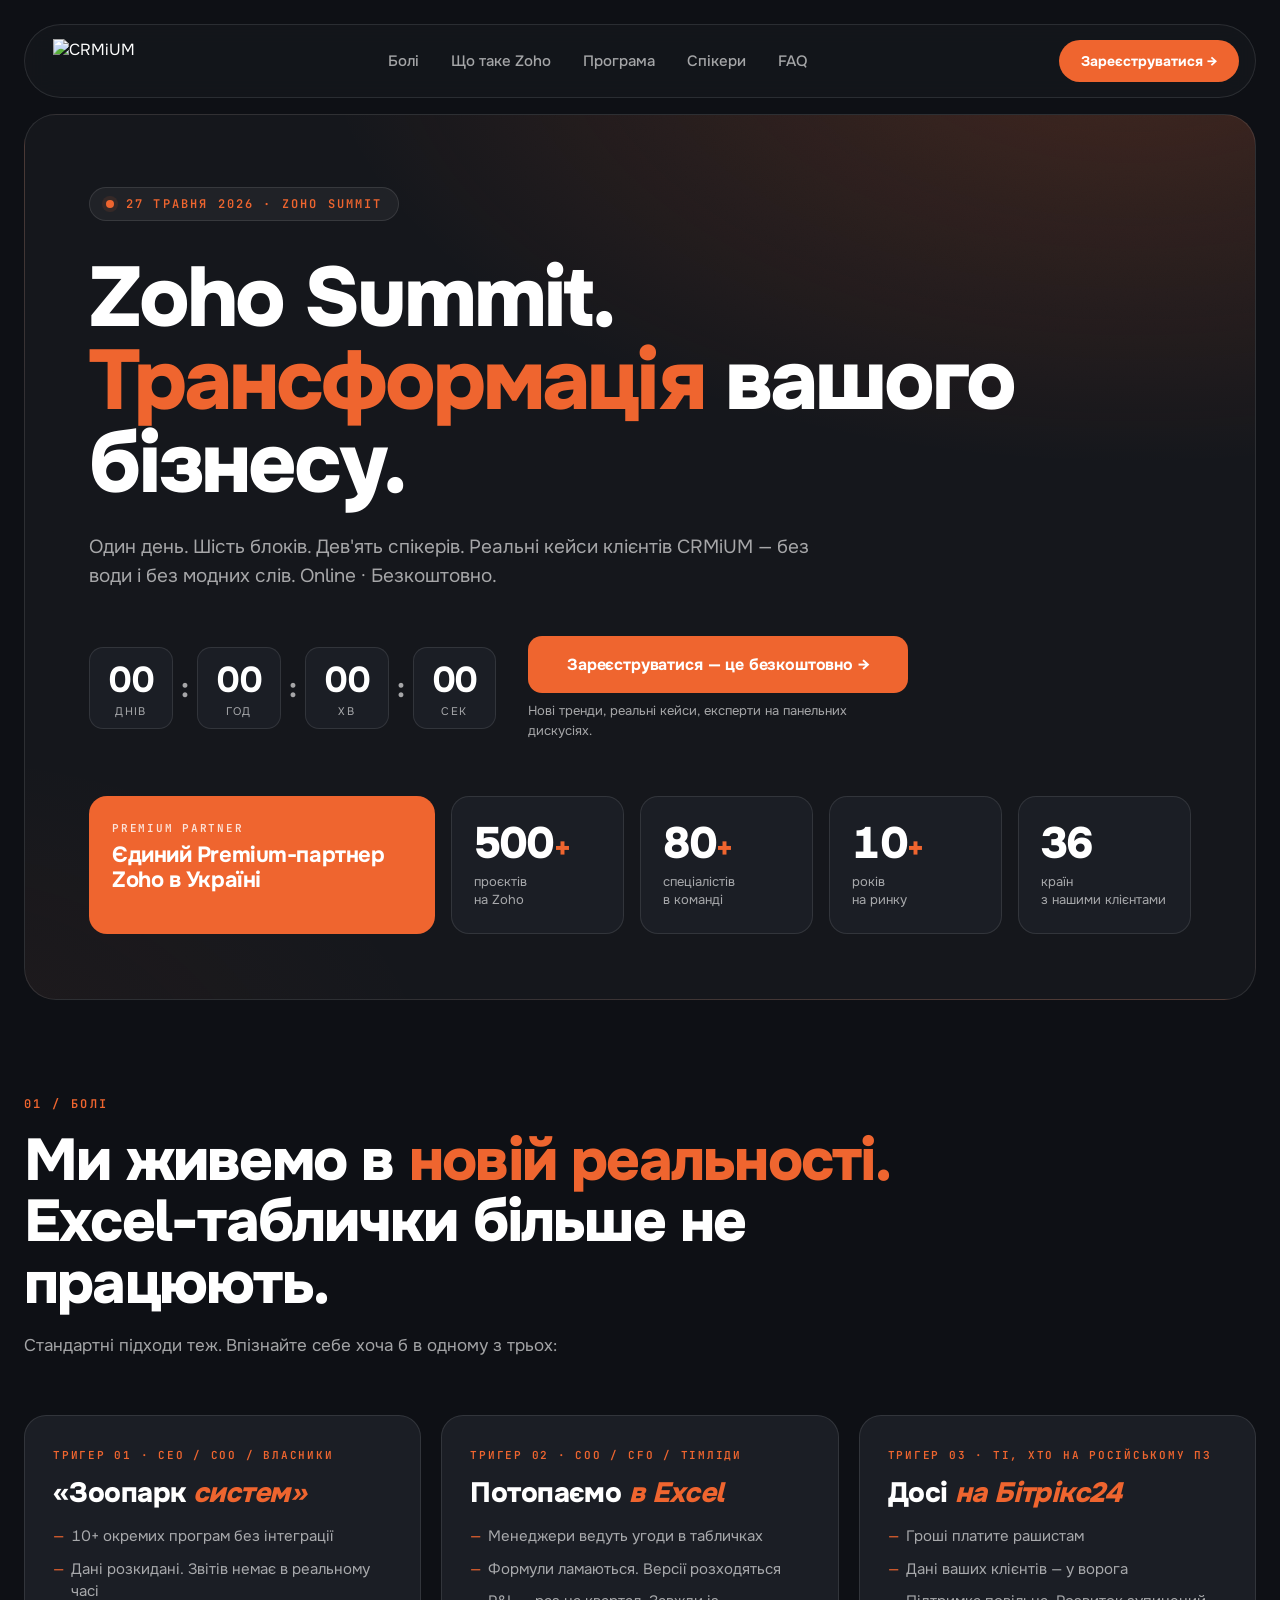
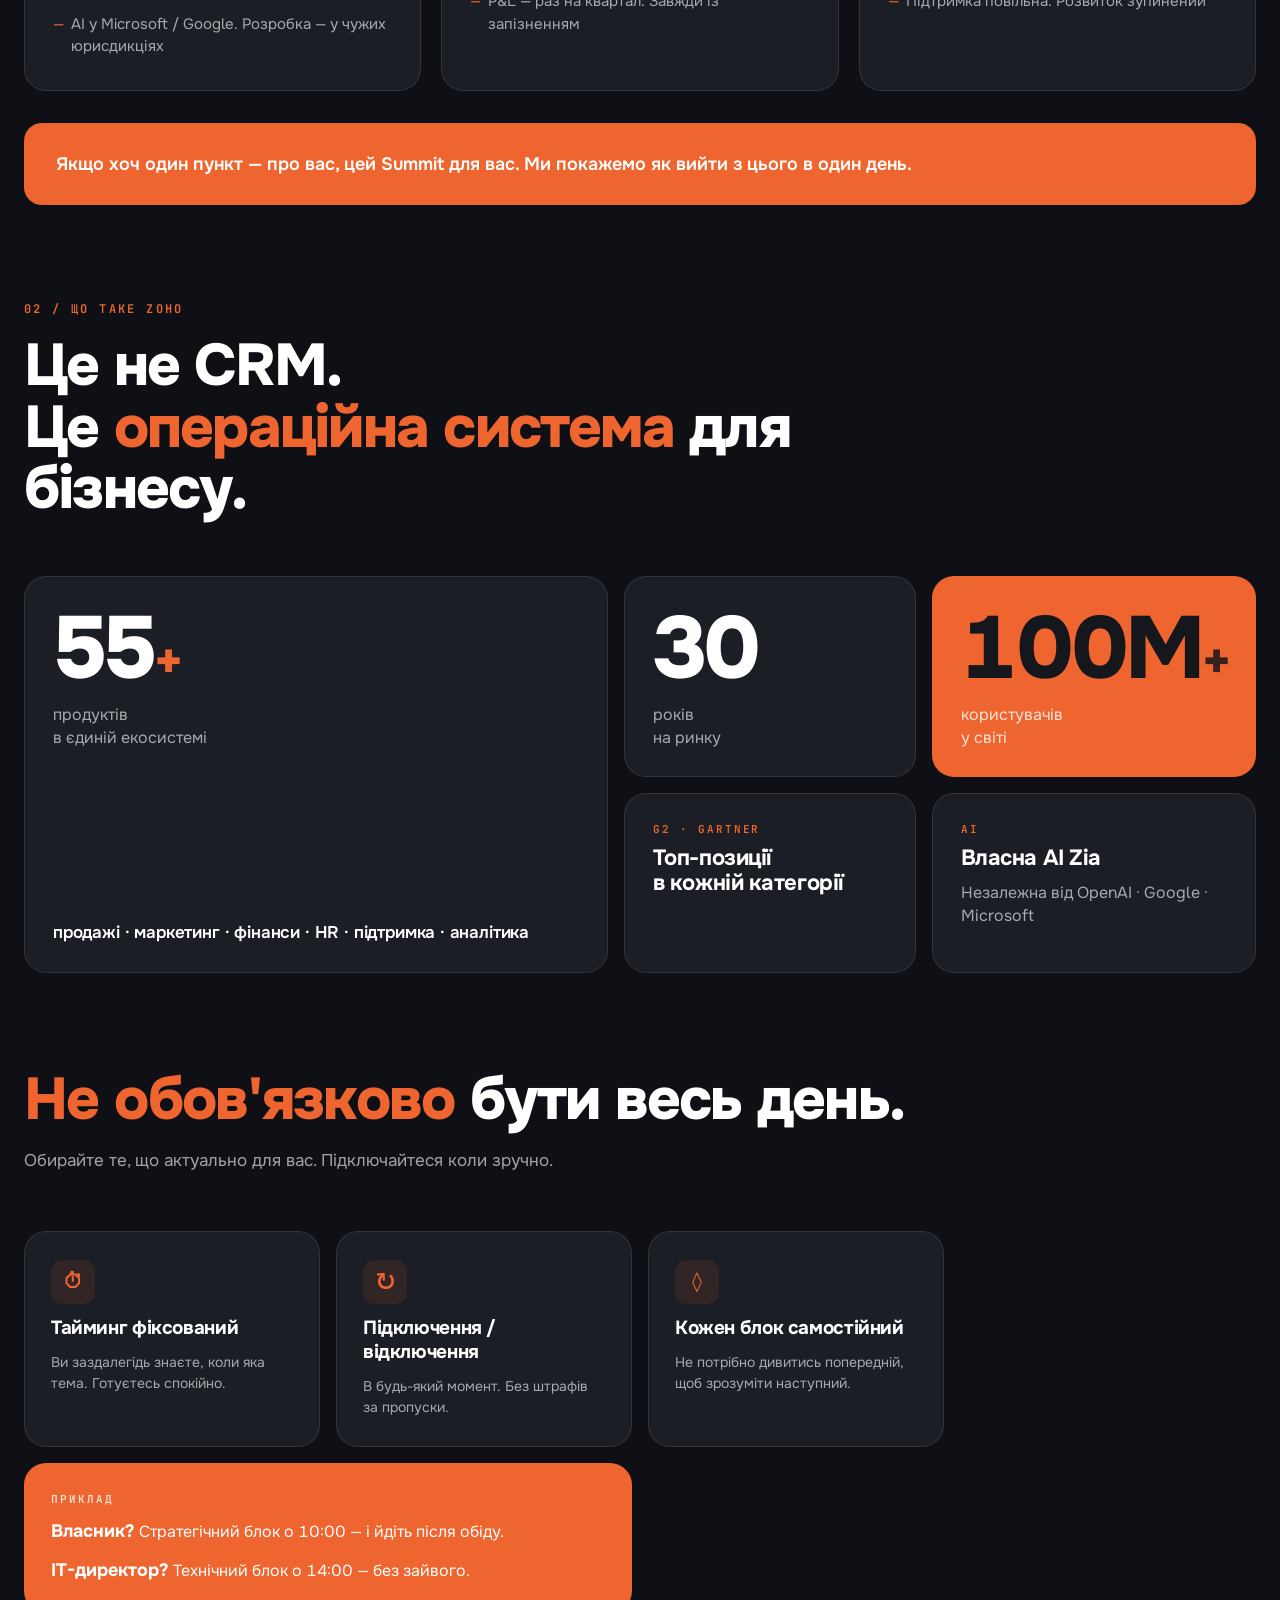
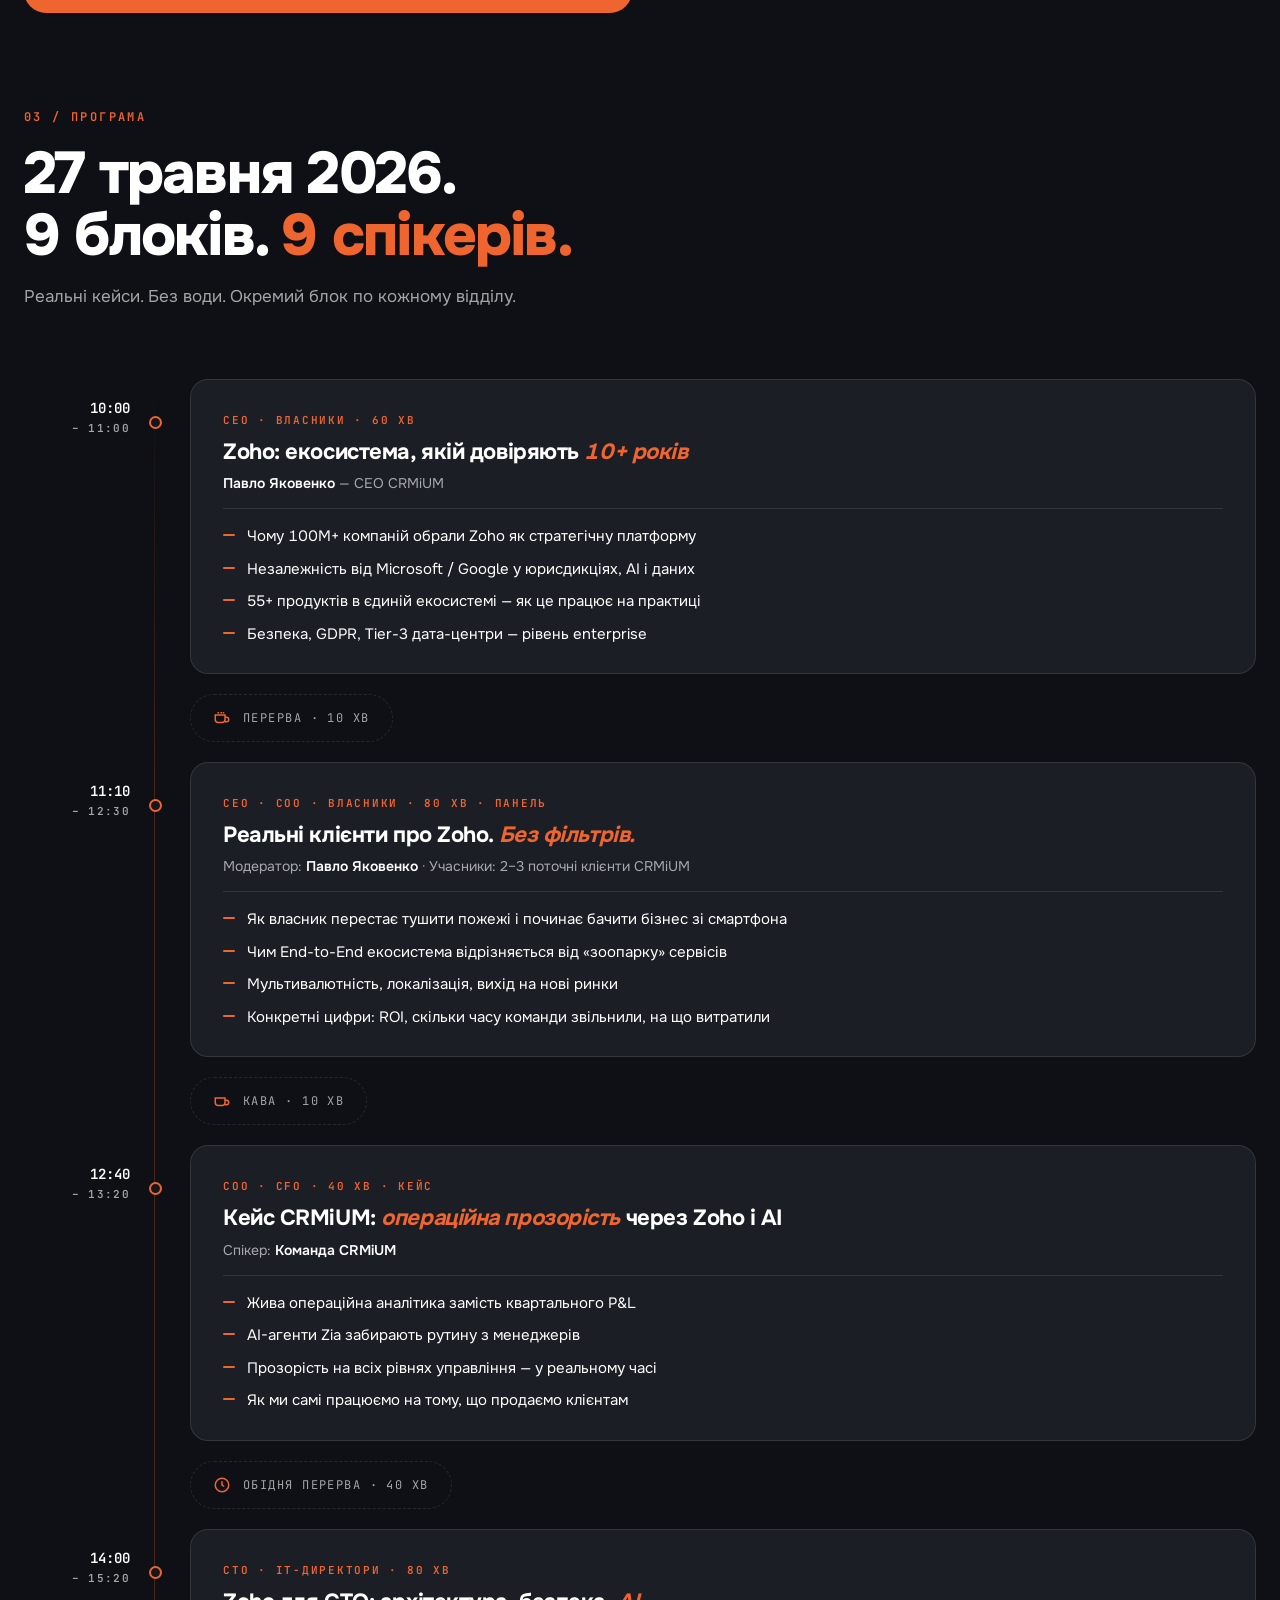
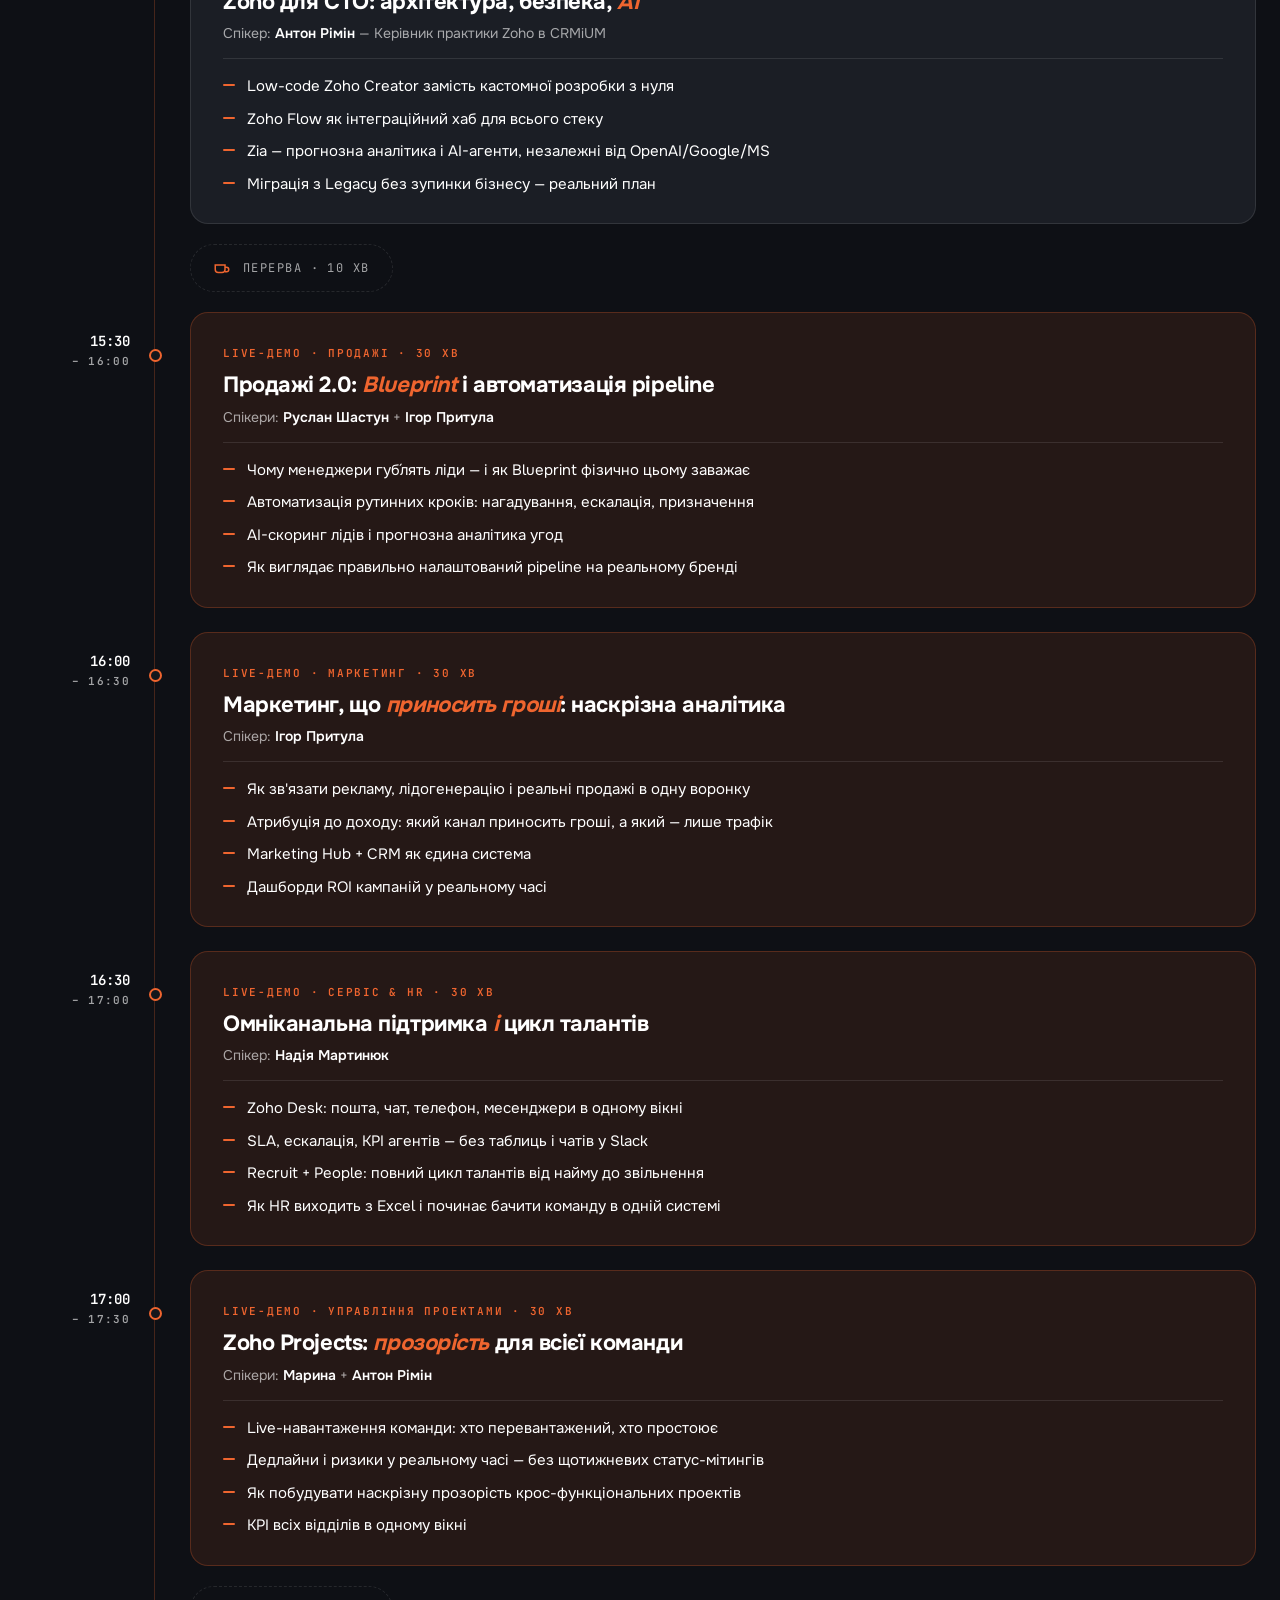
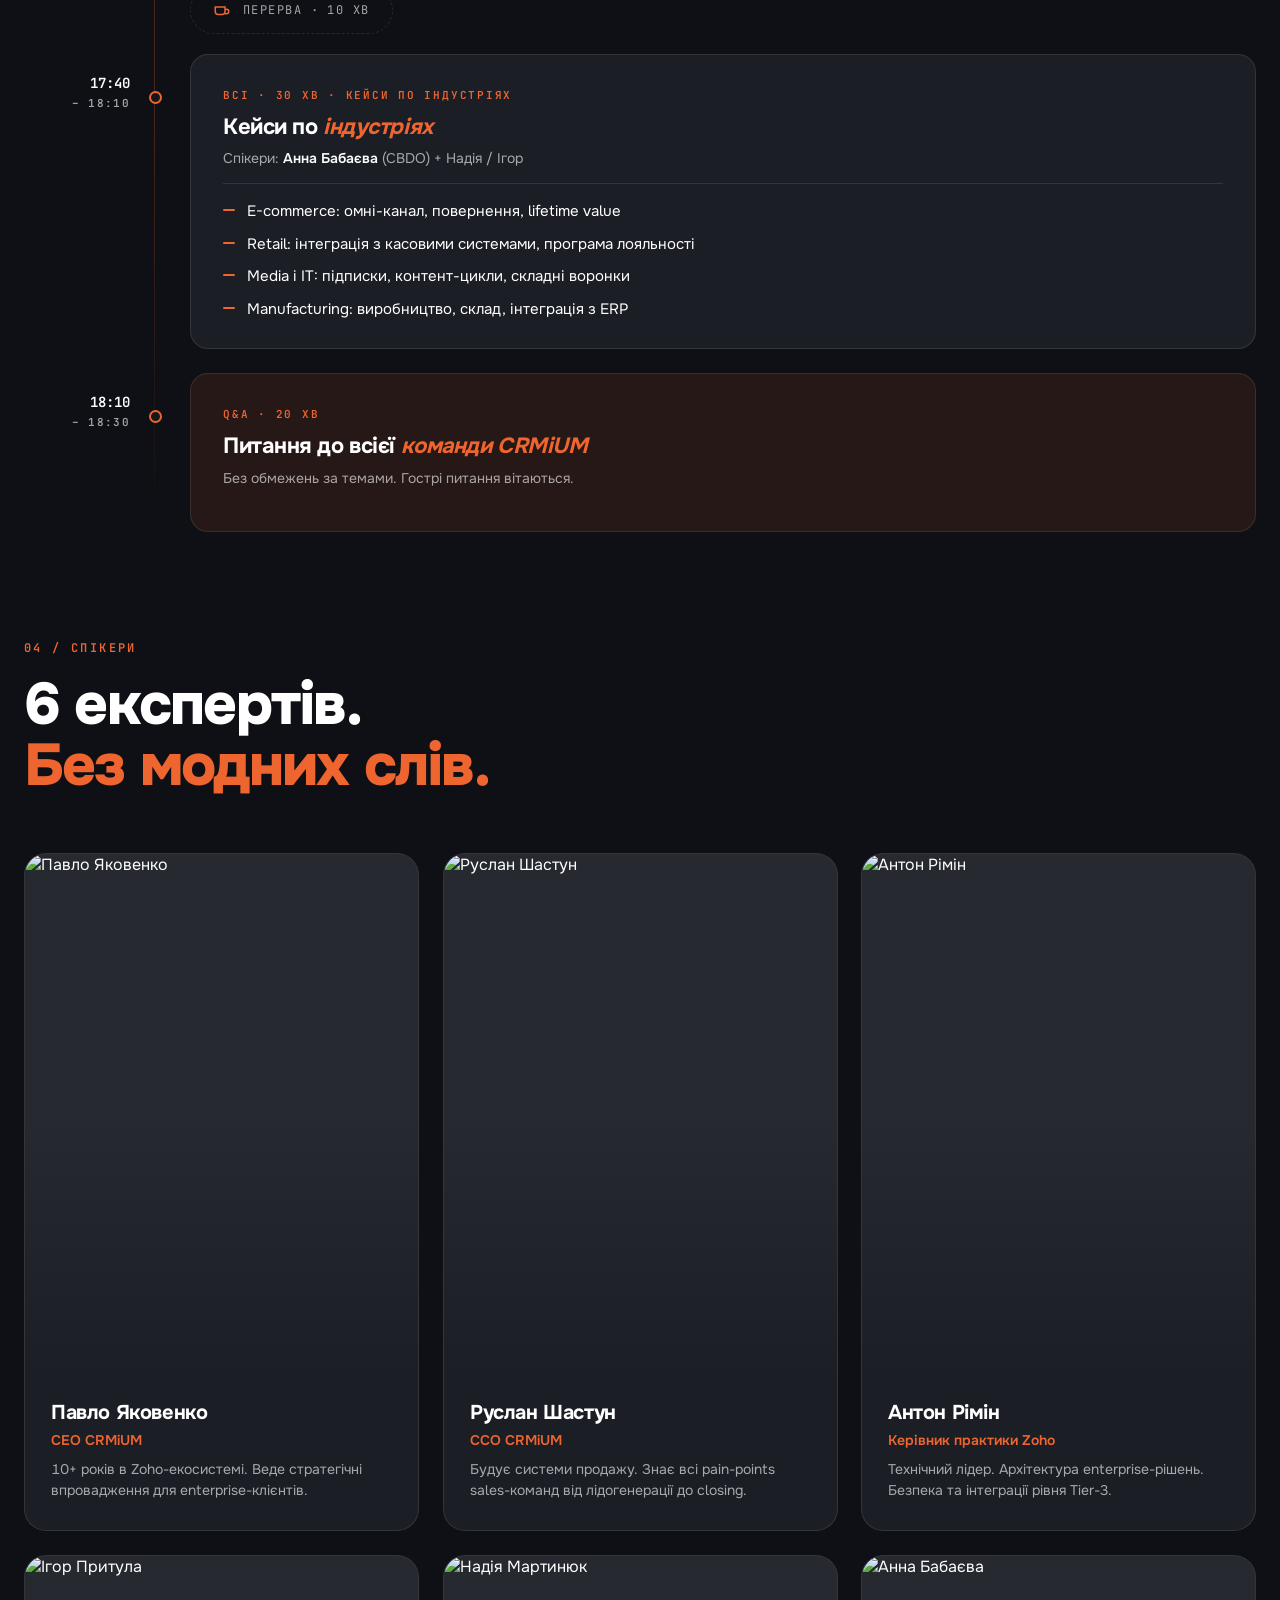
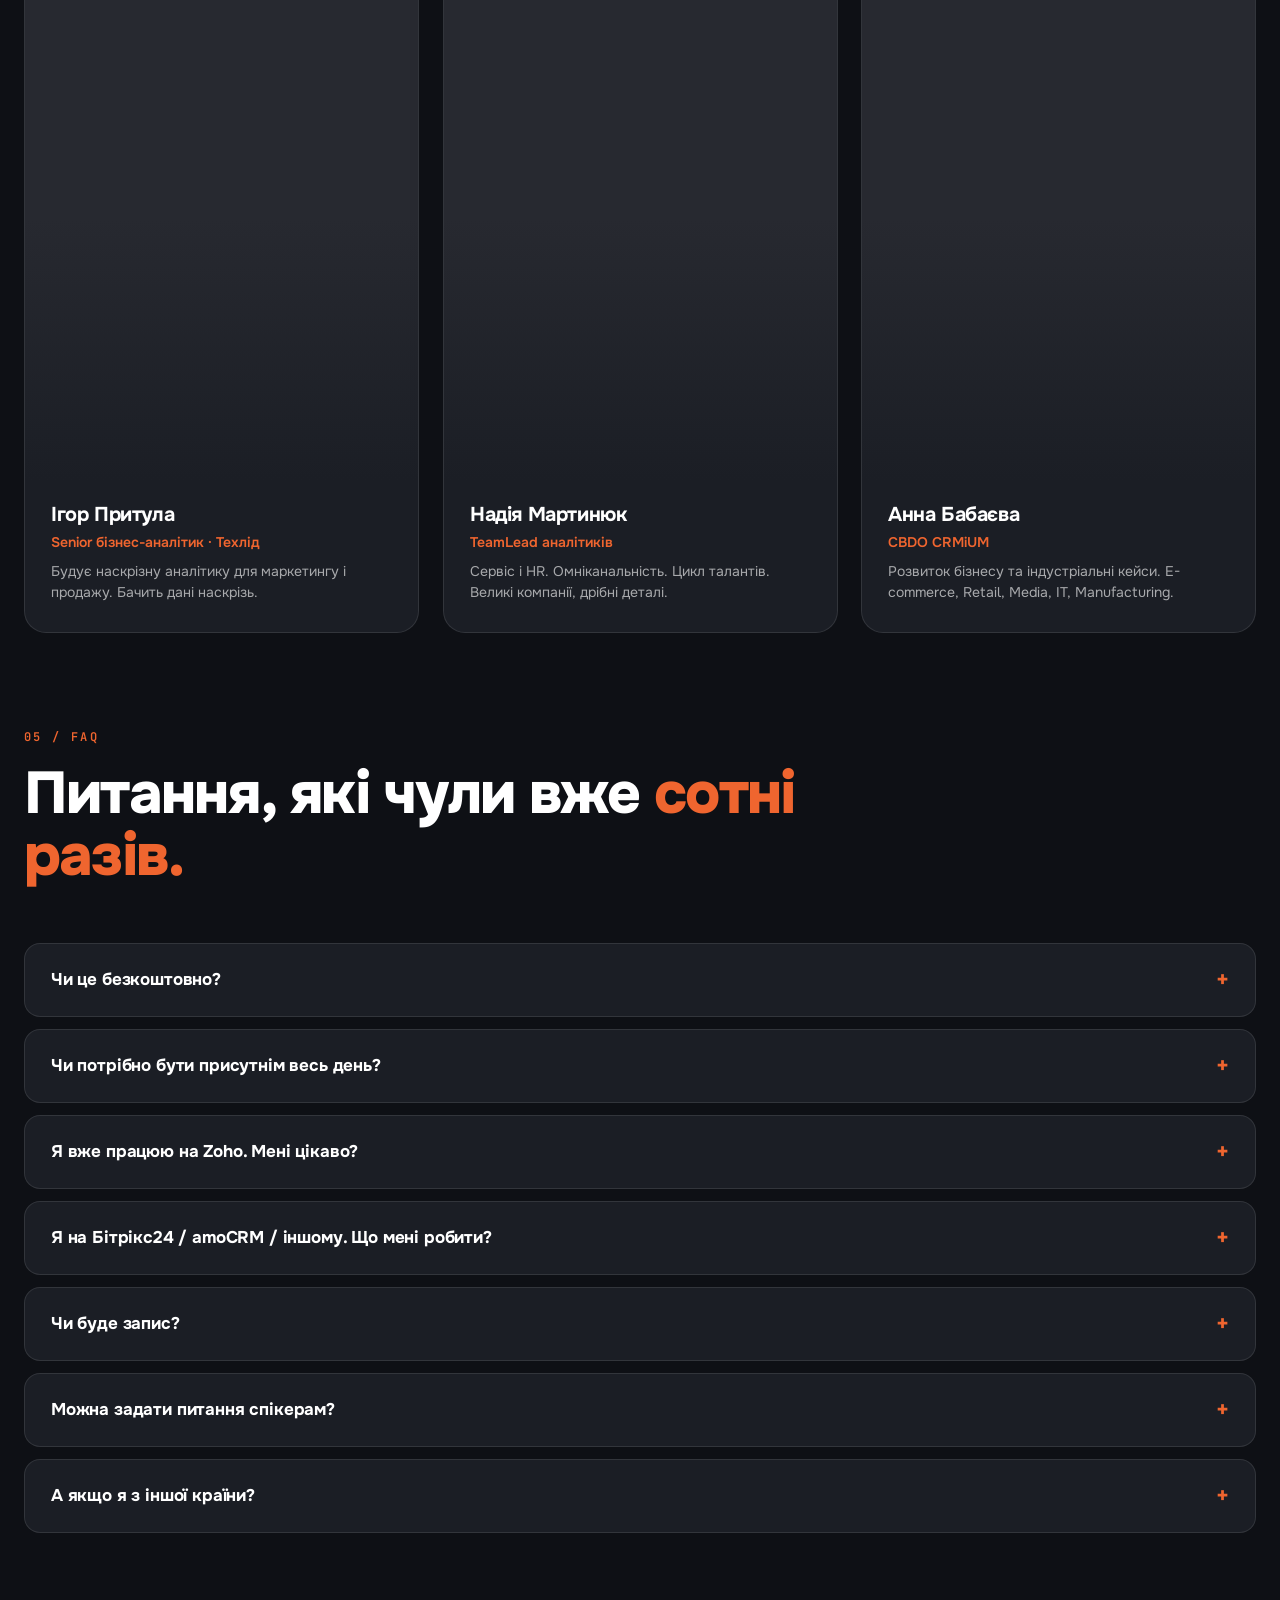
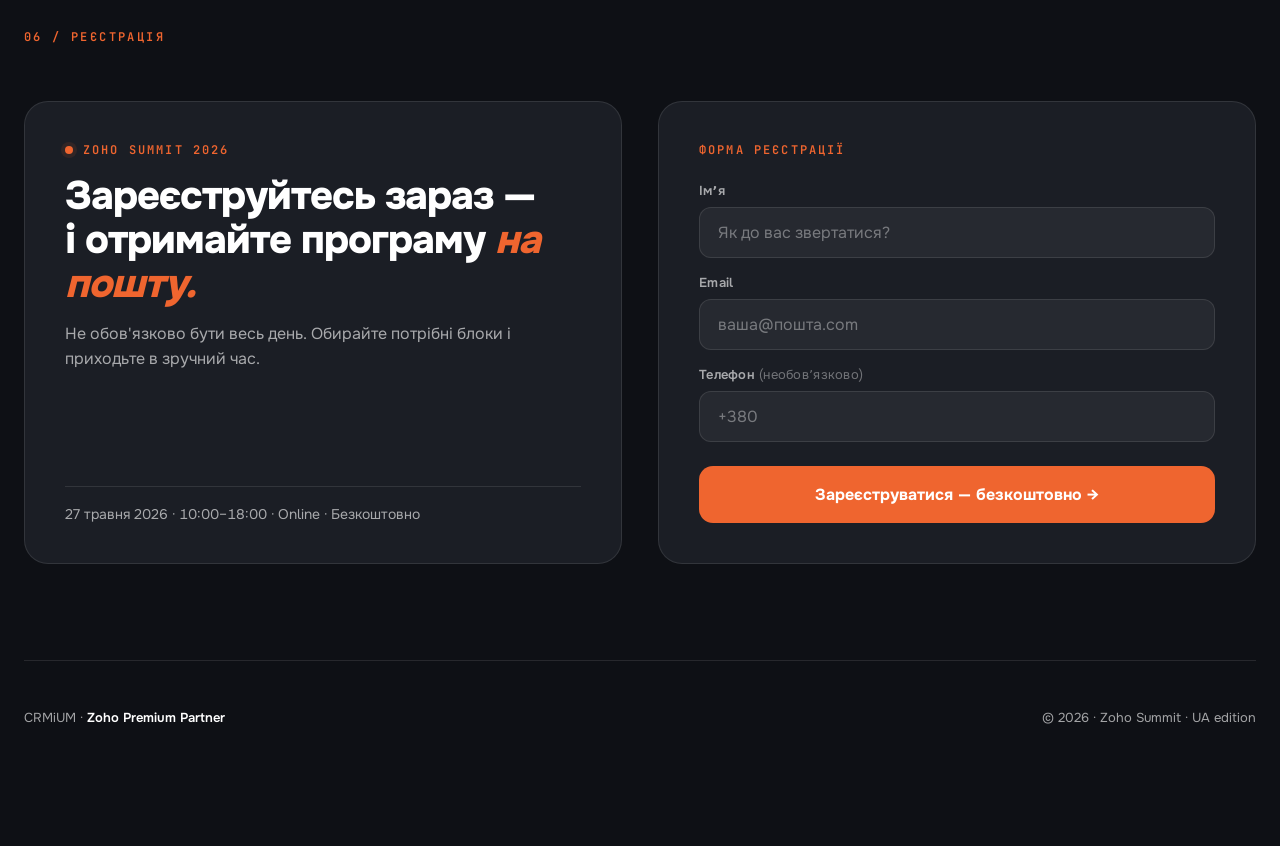
==== bento-style-page/index.html @ c823be90 "Add bento-style-page: full CRMiUM landing template (HTML + CSS + JS)" ====
<!doctype html>
<html lang="uk">
<head>
<meta charset="utf-8">
<meta name="viewport" content="width=device-width,initial-scale=1">
<title>CRMiUM · Zoho Summit 2026</title>
<meta name="description" content="Zoho Summit · 27 травня 2026. Online · Безкоштовно. Реальні кейси клієнтів CRMiUM.">

<link rel="preconnect" href="https://fonts.googleapis.com">
<link rel="preconnect" href="https://fonts.gstatic.com" crossorigin>
<link href="https://fonts.googleapis.com/css2?family=Onest:wght@300;400;500;600;700;800&family=JetBrains+Mono:wght@300;400;500;600;700&display=swap" rel="stylesheet">

<link rel="stylesheet" href="assets/base.css">
<link rel="stylesheet" href="assets/fonts.css">
<link rel="stylesheet" href="assets/palettes.css">
<link rel="stylesheet" href="assets/concepts/brand.css">
</head>
<body data-concept="brand" data-palette="A">

<main class="brand-page">

  <!-- TOPBAR — окрема pill-картка над hero -->
  <header class="br-topbar">
    <a class="br-logo" href="#" aria-label="CRMiUM">
      <!-- Dark-bg version: WHITE letters. Default. -->
      <img class="br-logo-img br-logo-img--dark"
           src="https://crmium.com/wp-content/uploads/2026/05/logo-white-for-dark-background.png"
           alt="CRMiUM" loading="eager">
      <!-- Light-bg version: DARK letters. Показується для світлих палітр. -->
      <img class="br-logo-img br-logo-img--light"
           src="https://crmium.com/wp-content/uploads/2026/05/logo-black-for-light-background.png"
           alt="CRMiUM" loading="eager">
    </a>
    <nav class="br-nav" aria-label="Brand nav">
      <a href="#br-pains">Болі</a>
      <a href="#br-zoho">Що таке Zoho</a>
      <a href="#br-program">Програма</a>
      <a href="#br-speakers">Спікери</a>
      <a href="#br-faq">FAQ</a>
    </nav>
    <a class="br-topbar-cta" href="#br-register">Зареєструватися →</a>
    <button class="br-burger" type="button" aria-label="Меню" aria-expanded="false">
      <span></span><span></span><span></span>
    </button>
  </header>

  <!-- Mobile sliding nav -->
  <div class="br-mnav" aria-hidden="true">
    <a href="#br-pains">Болі</a>
    <a href="#br-zoho">Що таке Zoho</a>
    <a href="#br-program">Програма</a>
    <a href="#br-speakers">Спікери</a>
    <a href="#br-faq">FAQ</a>
    <a class="br-mnav-cta" href="#br-register">Зареєструватися →</a>
  </div>

  <!-- HERO -->
  <section class="br-hero">
    <div class="br-eyebrow">
      <span class="br-eyebrow-dot" aria-hidden="true"></span>
      27 ТРАВНЯ 2026 · ZOHO SUMMIT
    </div>
    <h1 class="br-h1">Zoho Summit.<br><em>Трансформація</em> вашого бізнесу.</h1>
    <p class="br-lead">
      Один день. Шість блоків. Дев'ять спікерів. Реальні кейси клієнтів CRMiUM —
      без води і без модних слів. Online · Безкоштовно.
    </p>

    <div class="br-hero-row">
      <div class="br-countdown" data-countdown aria-label="Зворотний відлік">
        <div class="br-cd-cell"><b data-cd="days">--</b><span>днів</span></div>
        <div class="br-cd-sep">:</div>
        <div class="br-cd-cell"><b data-cd="hours">--</b><span>год</span></div>
        <div class="br-cd-sep">:</div>
        <div class="br-cd-cell"><b data-cd="mins">--</b><span>хв</span></div>
        <div class="br-cd-sep">:</div>
        <div class="br-cd-cell"><b data-cd="secs">--</b><span>сек</span></div>
      </div>

      <div class="br-hero-cta">
        <a class="br-cta-primary" href="#br-register">Зареєструватися — це безкоштовно →</a>
        <p class="br-cta-sub">Нові тренди, реальні кейси, експерти на панельних дискусіях.</p>
      </div>
    </div>

    <!-- Trust strip -->
    <div class="br-trust">
      <div class="br-trust-card br-trust-main">
        <div class="br-trust-tag">PREMIUM PARTNER</div>
        <div class="br-trust-h">Єдиний Premium-партнер<br>Zoho в Україні</div>
      </div>
      <div class="br-trust-card">
        <div class="br-trust-num" data-counter>500<span>+</span></div>
        <div class="br-trust-l">проєктів<br>на Zoho</div>
      </div>
      <div class="br-trust-card">
        <div class="br-trust-num">80<span>+</span></div>
        <div class="br-trust-l">спеціалістів<br>в команді</div>
      </div>
      <div class="br-trust-card">
        <div class="br-trust-num">10<span>+</span></div>
        <div class="br-trust-l">років<br>на ринку</div>
      </div>
      <div class="br-trust-card">
        <div class="br-trust-num">36</div>
        <div class="br-trust-l">країн<br>з нашими клієнтами</div>
      </div>
    </div>
  </section>

  <!-- БОЛІ -->
  <section class="br-section" id="br-pains">
    <div class="br-section-head">
      <div class="br-num">01 / БОЛІ</div>
      <h2 class="br-h2">Ми живемо в <em>новій реальності.</em><br>Excel-таблички більше не працюють.</h2>
      <p class="br-section-sub">Стандартні підходи теж. Впізнайте себе хоча б в одному з трьох:</p>
    </div>

    <div class="br-pains-grid">
      <article class="br-pain">
        <div class="br-pain-tag">ТРИГЕР 01 · CEO / COO / ВЛАСНИКИ</div>
        <h3 class="br-pain-h">«Зоопарк <em>систем»</em></h3>
        <ul class="br-pain-list">
          <li>10+ окремих програм без інтеграції</li>
          <li>Дані розкидані. Звітів немає в реальному часі</li>
          <li>AI у Microsoft / Google. Розробка — у чужих юрисдикціях</li>
        </ul>
      </article>

      <article class="br-pain">
        <div class="br-pain-tag">ТРИГЕР 02 · COO / CFO / ТІМЛІДИ</div>
        <h3 class="br-pain-h">Потопаємо <em>в Excel</em></h3>
        <ul class="br-pain-list">
          <li>Менеджери ведуть угоди в табличках</li>
          <li>Формули ламаються. Версії розходяться</li>
          <li>P&amp;L — раз на квартал. Завжди із запізненням</li>
        </ul>
      </article>

      <article class="br-pain">
        <div class="br-pain-tag">ТРИГЕР 03 · ТІ, ХТО НА РОСІЙСЬКОМУ ПЗ</div>
        <h3 class="br-pain-h">Досі <em>на Бітрікс24</em></h3>
        <ul class="br-pain-list">
          <li>Гроші платите рашистам</li>
          <li>Дані ваших клієнтів — у ворога</li>
          <li>Підтримка повільна. Розвиток зупинений</li>
        </ul>
      </article>
    </div>

    <div class="br-pains-summary">
      Якщо хоч один пункт — про вас, цей Summit для вас. Ми покажемо як вийти з цього в один день.
    </div>
  </section>

  <!-- ЩО ТАКЕ ZOHO -->
  <section class="br-section" id="br-zoho">
    <div class="br-section-head">
      <div class="br-num">02 / ЩО ТАКЕ ZOHO</div>
      <h2 class="br-h2">Це не CRM.<br>Це <em>операційна система</em> для бізнесу.</h2>
    </div>

    <div class="br-what-grid">
      <div class="br-what-card br-what-big">
        <div class="br-what-num" data-counter>55<span>+</span></div>
        <div class="br-what-l">продуктів<br>в єдиній екосистемі</div>
        <div class="br-what-cats">продажі · маркетинг · фінанси · HR · підтримка · аналітика</div>
      </div>
      <div class="br-what-card">
        <div class="br-what-num">30</div>
        <div class="br-what-l">років<br>на ринку</div>
      </div>
      <div class="br-what-card br-what-card--accent">
        <div class="br-what-num">100M<span>+</span></div>
        <div class="br-what-l">користувачів<br>у світі</div>
      </div>
      <div class="br-what-card">
        <div class="br-what-tag">G2 · GARTNER</div>
        <div class="br-what-h">Топ-позиції<br>в кожній категорії</div>
      </div>
      <div class="br-what-card br-what-ai">
        <div class="br-what-tag">AI</div>
        <div class="br-what-h">Власна AI Zia</div>
        <div class="br-what-l">Незалежна від OpenAI · Google · Microsoft</div>
      </div>
    </div>
  </section>

  <!-- ГНУЧКІСТЬ -->
  <section class="br-section">
    <div class="br-section-head">
      <h2 class="br-h2"><em>Не обов'язково</em> бути весь день.</h2>
      <p class="br-section-sub">Обирайте те, що актуально для вас. Підключайтеся коли зручно.</p>
    </div>

    <div class="br-flex-grid">
      <div class="br-flex-card">
        <div class="br-flex-icon">⏱</div>
        <h3>Тайминг фіксований</h3>
        <p>Ви заздалегідь знаєте, коли яка тема. Готуєтесь спокійно.</p>
      </div>
      <div class="br-flex-card">
        <div class="br-flex-icon">↻</div>
        <h3>Підключення / відключення</h3>
        <p>В будь-який момент. Без штрафів за пропуски.</p>
      </div>
      <div class="br-flex-card">
        <div class="br-flex-icon">◊</div>
        <h3>Кожен блок самостійний</h3>
        <p>Не потрібно дивитись попередній, щоб зрозуміти наступний.</p>
      </div>
      <div class="br-flex-card br-flex-card--accent">
        <div class="br-flex-tag">ПРИКЛАД</div>
        <p><b>Власник?</b> Стратегічний блок о 10:00 — і йдіть після обіду.</p>
        <p><b>IT-директор?</b> Технічний блок о 14:00 — без зайвого.</p>
      </div>
    </div>
  </section>

  <!-- ПРОГРАМА (TIMELINE) — 9 блоків з bullet-списками тем -->
  <section class="br-section" id="br-program">
    <div class="br-section-head">
      <div class="br-num">03 / ПРОГРАМА</div>
      <h2 class="br-h2">27 травня 2026.<br>9 блоків. <em>9 спікерів.</em></h2>
      <p class="br-section-sub">Реальні кейси. Без води. Окремий блок по кожному відділу.</p>
    </div>

    <div class="br-schedule-list">

      <div class="br-tl-time">10:00<span>– 11:00</span></div>
      <article class="br-tl-card">
        <div class="br-tl-tag">CEO · ВЛАСНИКИ · 60 ХВ</div>
        <h3 class="br-tl-h">Zoho: екосистема, якій довіряють <em>10+ років</em></h3>
        <p class="br-tl-speaker"><b>Павло Яковенко</b> — CEO CRMiUM</p>
        <ul class="br-tl-points">
          <li>Чому 100M+ компаній обрали Zoho як стратегічну платформу</li>
          <li>Незалежність від Microsoft / Google у юрисдикціях, AI і даних</li>
          <li>55+ продуктів в єдиній екосистемі — як це працює на практиці</li>
          <li>Безпека, GDPR, Tier-3 дата-центри — рівень enterprise</li>
        </ul>
      </article>

      <div class="br-tl-break">
        <svg class="br-tl-break-icon" viewBox="0 0 24 24" fill="none" stroke="currentColor" stroke-width="2"><path d="M3 8h13v6a4 4 0 01-4 4H7a4 4 0 01-4-4V8z"/><path d="M16 11h2a3 3 0 010 6h-2"/><path d="M7 4v2M11 4v2M14 4v2"/></svg>
        Перерва · 10 хв
      </div>

      <div class="br-tl-time">11:10<span>– 12:30</span></div>
      <article class="br-tl-card">
        <div class="br-tl-tag">CEO · COO · ВЛАСНИКИ · 80 ХВ · ПАНЕЛЬ</div>
        <h3 class="br-tl-h">Реальні клієнти про Zoho. <em>Без фільтрів.</em></h3>
        <p class="br-tl-speaker">Модератор: <b>Павло Яковенко</b> · Учасники: 2–3 поточні клієнти CRMiUM</p>
        <ul class="br-tl-points">
          <li>Як власник перестає тушити пожежі і починає бачити бізнес зі смартфона</li>
          <li>Чим End-to-End екосистема відрізняється від «зоопарку» сервісів</li>
          <li>Мультивалютність, локалізація, вихід на нові ринки</li>
          <li>Конкретні цифри: ROI, скільки часу команди звільнили, на що витратили</li>
        </ul>
      </article>

      <div class="br-tl-break">
        <svg class="br-tl-break-icon" viewBox="0 0 24 24" fill="none" stroke="currentColor" stroke-width="2"><path d="M3 8h13v6a4 4 0 01-4 4H7a4 4 0 01-4-4V8z"/><path d="M16 11h2a3 3 0 010 6h-2"/></svg>
        Кава · 10 хв
      </div>

      <div class="br-tl-time">12:40<span>– 13:20</span></div>
      <article class="br-tl-card">
        <div class="br-tl-tag">COO · CFO · 40 ХВ · КЕЙС</div>
        <h3 class="br-tl-h">Кейс CRMiUM: <em>операційна прозорість</em> через Zoho і AI</h3>
        <p class="br-tl-speaker">Спікер: <b>Команда CRMiUM</b></p>
        <ul class="br-tl-points">
          <li>Жива операційна аналітика замість квартального P&amp;L</li>
          <li>AI-агенти Zia забирають рутину з менеджерів</li>
          <li>Прозорість на всіх рівнях управління — у реальному часі</li>
          <li>Як ми самі працюємо на тому, що продаємо клієнтам</li>
        </ul>
      </article>

      <div class="br-tl-break">
        <svg class="br-tl-break-icon" viewBox="0 0 24 24" fill="none" stroke="currentColor" stroke-width="2"><circle cx="12" cy="12" r="9"/><path d="M12 7v5l3 2"/></svg>
        Обідня перерва · 40 хв
      </div>

      <div class="br-tl-time">14:00<span>– 15:20</span></div>
      <article class="br-tl-card">
        <div class="br-tl-tag">CTO · IT-ДИРЕКТОРИ · 80 ХВ</div>
        <h3 class="br-tl-h">Zoho для CTO: архітектура, безпека, <em>AI</em></h3>
        <p class="br-tl-speaker">Спікер: <b>Антон Рімін</b> — Керівник практики Zoho в CRMiUM</p>
        <ul class="br-tl-points">
          <li>Low-code Zoho Creator замість кастомної розробки з нуля</li>
          <li>Zoho Flow як інтеграційний хаб для всього стеку</li>
          <li>Zia — прогнозна аналітика і AI-агенти, незалежні від OpenAI/Google/MS</li>
          <li>Міграція з Legacy без зупинки бізнесу — реальний план</li>
        </ul>
      </article>

      <div class="br-tl-break">
        <svg class="br-tl-break-icon" viewBox="0 0 24 24" fill="none" stroke="currentColor" stroke-width="2"><path d="M3 8h13v6a4 4 0 01-4 4H7a4 4 0 01-4-4V8z"/><path d="M16 11h2a3 3 0 010 6h-2"/></svg>
        Перерва · 10 хв
      </div>

      <!-- LIVE-DEMO 1 · ПРОДАЖІ -->
      <div class="br-tl-time">15:30<span>– 16:00</span></div>
      <article class="br-tl-card br-tl-card--demo">
        <div class="br-tl-tag">LIVE-ДЕМО · ПРОДАЖІ · 30 ХВ</div>
        <h3 class="br-tl-h">Продажі 2.0: <em>Blueprint</em> і автоматизація pipeline</h3>
        <p class="br-tl-speaker">Спікери: <b>Руслан Шастун</b> + <b>Ігор Притула</b></p>
        <ul class="br-tl-points">
          <li>Чому менеджери губ́лять ліди — і як Blueprint фізично цьому заважає</li>
          <li>Автоматизація рутинних кроків: нагадування, ескалація, призначення</li>
          <li>AI-скоринг лідів і прогнозна аналітика угод</li>
          <li>Як виглядає правильно налаштований pipeline на реальному бренді</li>
        </ul>
      </article>

      <!-- LIVE-DEMO 2 · МАРКЕТИНГ -->
      <div class="br-tl-time">16:00<span>– 16:30</span></div>
      <article class="br-tl-card br-tl-card--demo">
        <div class="br-tl-tag">LIVE-ДЕМО · МАРКЕТИНГ · 30 ХВ</div>
        <h3 class="br-tl-h">Маркетинг, що <em>приносить гроші</em>: наскрізна аналітика</h3>
        <p class="br-tl-speaker">Спікер: <b>Ігор Притула</b></p>
        <ul class="br-tl-points">
          <li>Як зв'язати рекламу, лідогенерацію і реальні продажі в одну воронку</li>
          <li>Атрибуція до доходу: який канал приносить гроші, а який — лише трафік</li>
          <li>Marketing Hub + CRM як єдина система</li>
          <li>Дашборди ROI кампаній у реальному часі</li>
        </ul>
      </article>

      <!-- LIVE-DEMO 3 · СЕРВІС & HR -->
      <div class="br-tl-time">16:30<span>– 17:00</span></div>
      <article class="br-tl-card br-tl-card--demo">
        <div class="br-tl-tag">LIVE-ДЕМО · СЕРВІС &amp; HR · 30 ХВ</div>
        <h3 class="br-tl-h">Омніканальна підтримка <em>і</em> цикл талантів</h3>
        <p class="br-tl-speaker">Спікер: <b>Надія Мартинюк</b></p>
        <ul class="br-tl-points">
          <li>Zoho Desk: пошта, чат, телефон, месенджери в одному вікні</li>
          <li>SLA, ескалація, KPI агентів — без таблиць і чатів у Slack</li>
          <li>Recruit + People: повний цикл талантів від найму до звільнення</li>
          <li>Як HR виходить з Excel і починає бачити команду в одній системі</li>
        </ul>
      </article>

      <!-- LIVE-DEMO 4 · УПРАВЛІННЯ ПРОЕКТАМИ -->
      <div class="br-tl-time">17:00<span>– 17:30</span></div>
      <article class="br-tl-card br-tl-card--demo">
        <div class="br-tl-tag">LIVE-ДЕМО · УПРАВЛІННЯ ПРОЕКТАМИ · 30 ХВ</div>
        <h3 class="br-tl-h">Zoho Projects: <em>прозорість</em> для всієї команди</h3>
        <p class="br-tl-speaker">Спікери: <b>Марина</b> + <b>Антон Рімін</b></p>
        <ul class="br-tl-points">
          <li>Live-навантаження команди: хто перевантажений, хто простоює</li>
          <li>Дедлайни і ризики у реальному часі — без щотижневих статус-мітингів</li>
          <li>Як побудувати наскрізну прозорість крос-функціональних проектів</li>
          <li>KPI всіх відділів в одному вікні</li>
        </ul>
      </article>

      <div class="br-tl-break">
        <svg class="br-tl-break-icon" viewBox="0 0 24 24" fill="none" stroke="currentColor" stroke-width="2"><path d="M3 8h13v6a4 4 0 01-4 4H7a4 4 0 01-4-4V8z"/><path d="M16 11h2a3 3 0 010 6h-2"/></svg>
        Перерва · 10 хв
      </div>

      <div class="br-tl-time">17:40<span>– 18:10</span></div>
      <article class="br-tl-card">
        <div class="br-tl-tag">ВСІ · 30 ХВ · КЕЙСИ ПО ІНДУСТРІЯХ</div>
        <h3 class="br-tl-h">Кейси по <em>індустріях</em></h3>
        <p class="br-tl-speaker">Спікери: <b>Анна Бабаєва</b> (CBDO) + Надія / Ігор</p>
        <ul class="br-tl-points">
          <li>E-commerce: омні-канал, повернення, lifetime value</li>
          <li>Retail: інтеграція з касовими системами, програма лояльності</li>
          <li>Media і IT: підписки, контент-цикли, складні воронки</li>
          <li>Manufacturing: виробництво, склад, інтеграція з ERP</li>
        </ul>
      </article>

      <div class="br-tl-time">18:10<span>– 18:30</span></div>
      <article class="br-tl-card br-tl-card--qa">
        <div class="br-tl-tag">Q&amp;A · 20 ХВ</div>
        <h3 class="br-tl-h">Питання до всієї <em>команди CRMiUM</em></h3>
        <p class="br-tl-speaker">Без обмежень за темами. Гострі питання вітаються.</p>
      </article>

    </div>
  </section>

  <!-- СПІКЕРИ -->
  <section class="br-section" id="br-speakers">
    <div class="br-section-head">
      <div class="br-num">04 / СПІКЕРИ</div>
      <h2 class="br-h2">6 експертів.<br><em>Без модних слів.</em></h2>
    </div>

    <div class="br-speakers-grid">
      <article class="br-speaker" data-tilt>
        <div class="br-speaker-photo-wrap">
          <img class="br-speaker-photo" src="https://crmium.com/wp-content/uploads/2026/05/Pavlo.png" alt="Павло Яковенко" loading="lazy">
          <div class="br-speaker-photo-fade" aria-hidden="true"></div>
        </div>
        <div class="br-speaker-body">
          <div class="br-speaker-name">Павло Яковенко</div>
          <div class="br-speaker-role">CEO CRMiUM</div>
          <p class="br-speaker-bio">10+ років в Zoho-екосистемі. Веде стратегічні впровадження для enterprise-клієнтів.</p>
        </div>
      </article>

      <article class="br-speaker" data-tilt>
        <div class="br-speaker-photo-wrap">
          <img class="br-speaker-photo" src="https://crmium.com/wp-content/uploads/2026/05/Ruslan.png" alt="Руслан Шастун" loading="lazy">
          <div class="br-speaker-photo-fade" aria-hidden="true"></div>
        </div>
        <div class="br-speaker-body">
          <div class="br-speaker-name">Руслан Шастун</div>
          <div class="br-speaker-role">CCO CRMiUM</div>
          <p class="br-speaker-bio">Будує системи продажу. Знає всі pain-points sales-команд від лідогенерації до closing.</p>
        </div>
      </article>

      <article class="br-speaker" data-tilt>
        <div class="br-speaker-photo-wrap">
          <img class="br-speaker-photo" src="https://crmium.com/wp-content/uploads/2026/05/Anton.png" alt="Антон Рімін" loading="lazy">
          <div class="br-speaker-photo-fade" aria-hidden="true"></div>
        </div>
        <div class="br-speaker-body">
          <div class="br-speaker-name">Антон Рімін</div>
          <div class="br-speaker-role">Керівник практики Zoho</div>
          <p class="br-speaker-bio">Технічний лідер. Архітектура enterprise-рішень. Безпека та інтеграції рівня Tier-3.</p>
        </div>
      </article>

      <article class="br-speaker" data-tilt>
        <div class="br-speaker-photo-wrap">
          <img class="br-speaker-photo" src="https://crmium.com/wp-content/uploads/2026/05/Igor.png" alt="Ігор Притула" loading="lazy">
          <div class="br-speaker-photo-fade" aria-hidden="true"></div>
        </div>
        <div class="br-speaker-body">
          <div class="br-speaker-name">Ігор Притула</div>
          <div class="br-speaker-role">Senior бізнес-аналітик · Техлід</div>
          <p class="br-speaker-bio">Будує наскрізну аналітику для маркетингу і продажу. Бачить дані наскрізь.</p>
        </div>
      </article>

      <article class="br-speaker" data-tilt>
        <div class="br-speaker-photo-wrap">
          <img class="br-speaker-photo" src="https://crmium.com/wp-content/uploads/2026/05/Nadya.png" alt="Надія Мартинюк" loading="lazy">
          <div class="br-speaker-photo-fade" aria-hidden="true"></div>
        </div>
        <div class="br-speaker-body">
          <div class="br-speaker-name">Надія Мартинюк</div>
          <div class="br-speaker-role">TeamLead аналітиків</div>
          <p class="br-speaker-bio">Сервіс і HR. Омніканальність. Цикл талантів. Великі компанії, дрібні деталі.</p>
        </div>
      </article>

      <article class="br-speaker" data-tilt>
        <div class="br-speaker-photo-wrap">
          <img class="br-speaker-photo" src="https://crmium.com/wp-content/uploads/2026/05/Anna.png" alt="Анна Бабаєва" loading="lazy">
          <div class="br-speaker-photo-fade" aria-hidden="true"></div>
        </div>
        <div class="br-speaker-body">
          <div class="br-speaker-name">Анна Бабаєва</div>
          <div class="br-speaker-role">CBDO CRMiUM</div>
          <p class="br-speaker-bio">Розвиток бізнесу та індустріальні кейси. E-commerce, Retail, Media, IT, Manufacturing.</p>
        </div>
      </article>
    </div>
  </section>

  <!-- FAQ -->
  <section class="br-section" id="br-faq">
    <div class="br-section-head">
      <div class="br-num">05 / FAQ</div>
      <h2 class="br-h2">Питання, які чули вже <em>сотні разів.</em></h2>
    </div>

    <div class="br-faq-list">
      <details class="br-faq-item">
        <summary>Чи це безкоштовно?</summary>
        <p>Так. 100% безкоштовно для всіх зареєстрованих учасників. Запис після події — також.</p>
      </details>
      <details class="br-faq-item">
        <summary>Чи потрібно бути присутнім весь день?</summary>
        <p>Ні. Підключайтеся на ті блоки, які актуальні саме вам. Кожен блок самостійний.</p>
      </details>
      <details class="br-faq-item">
        <summary>Я вже працюю на Zoho. Мені цікаво?</summary>
        <p>Так. Ми покажемо нові можливості Zoho 2026, AI Zia, кейси клієнтів. Дізнаєтесь, що пропускаєте.</p>
      </details>
      <details class="br-faq-item">
        <summary>Я на Бітрікс24 / amoCRM / іншому. Що мені робити?</summary>
        <p>Покажемо як мігрувати без зупинки бізнесу. Команда CRMiUM зробила сотні таких міграцій.</p>
      </details>
      <details class="br-faq-item">
        <summary>Чи буде запис?</summary>
        <p>Так. Усі зареєстровані отримають запис на пошту наступного дня.</p>
      </details>
      <details class="br-faq-item">
        <summary>Можна задати питання спікерам?</summary>
        <p>Так. У кінці кожного блоку — Q&amp;A. У 18:10 — окрема велика сесія питань до всієї команди.</p>
      </details>
      <details class="br-faq-item">
        <summary>А якщо я з іншої країни?</summary>
        <p>Запрошуємо всіх. Україна · Польща · ЄС · інші — Online формат не має кордонів.</p>
      </details>
    </div>
  </section>

  <!-- РЕЄСТРАЦІЯ -->
  <section class="br-section" id="br-register">
    <div class="br-section-head">
      <div class="br-num">06 / РЕЄСТРАЦІЯ</div>
    </div>
    <div class="br-final-grid">
      <div class="br-final-info">
        <div class="br-final-eyebrow">
          <span class="br-eyebrow-dot" aria-hidden="true"></span>
          ZOHO SUMMIT 2026
        </div>
        <h2 class="br-final-h">Зареєструйтесь зараз —<br>і отримайте програму <em>на пошту.</em></h2>
        <p class="br-final-sub">Не обов'язково бути весь день. Обирайте потрібні блоки і приходьте в зручний час.</p>
        <div class="br-final-meta">27 травня 2026 · 10:00–18:00 · Online · Безкоштовно</div>
      </div>

      <div class="br-form-wrap">
        <div class="br-form-eyebrow">ФОРМА РЕЄСТРАЦІЇ</div>
        <form class="br-form" onsubmit="event.preventDefault();">
          <div class="br-form-row">
            <label for="br-name">Імʼя</label>
            <input id="br-name" type="text" placeholder="Як до вас звертатися?" required>
          </div>
          <div class="br-form-row">
            <label for="br-email">Email</label>
            <input id="br-email" type="email" placeholder="ваша@пошта.com" required>
          </div>
          <div class="br-form-row">
            <label for="br-phone">Телефон <span style="color:var(--c-ink-3);font-weight:400">(необовʼязково)</span></label>
            <input id="br-phone" type="tel" placeholder="+380">
          </div>
          <button type="submit" class="br-form-submit">Зареєструватися — безкоштовно →</button>
        </form>
      </div>
    </div>
  </section>

  <!-- FOOTER -->
  <footer class="br-foot">
    <div>CRMiUM · <b>Zoho Premium Partner</b></div>
    <div>© 2026 · Zoho Summit · UA edition</div>
  </footer>

</main>

<script src="assets/page.js" defer></script>
</body>
</html>
---- bento-style-page/assets/base.css ----
/* =========================================================
   BASE · Скидання + дефолти
   Усе візуальне — у concepts/brand.css.
   ========================================================= */

*, *::before, *::after { box-sizing: border-box; margin: 0; padding: 0; }

html, body {
  background: var(--c-bg, #15171C);
  color: var(--c-ink, #FFFFFF);
  font-family: var(--font-body, system-ui, sans-serif);
  -webkit-font-smoothing: antialiased;
  text-rendering: optimizeLegibility;
}

body {
  min-height: 100vh;
  color-scheme: dark;
}

img, svg { display: block; max-width: 100%; }

a { color: inherit; }

button { font: inherit; cursor: pointer; background: none; border: none; color: inherit; }

select { font: inherit; color: inherit; }

ul { list-style: none; }

/* Доступність: focus-visible для клавіатури */
:focus-visible {
  outline: 2px solid var(--c-acc, #EF652F);
  outline-offset: 2px;
}
---- bento-style-page/assets/fonts.css ----
/* =========================================================
   FONTS · ONEST + JETBRAINS MONO
   Onest — display + body (ваги 300–800)
   JetBrains Mono — мономонодані: дати, eyebrow, мітки
   ========================================================= */
body {
  --font-display: 'Onest', system-ui, sans-serif;
  --font-body:    'Onest', system-ui, sans-serif;
  --font-mono:    'JetBrains Mono', ui-monospace, monospace;
}
---- bento-style-page/assets/palettes.css ----
/* =========================================================
   PALETTE · BRAND DARK
   Фірмові 3 кольори CRMiUM:
   - Помаранч  #EF652F
   - Темний    #15171C  (НЕ #000)
   - Білий     #FFFFFF
   Текст на помаранчевих поверхнях = БІЛИЙ
   (виключення для блоку "100M+" зроблено у concepts/brand.css)
   ========================================================= */
body[data-palette="A"] {
  --c-bg:        #15171C;
  --c-card:      #1B1E25;
  --c-dark:      #0E1015;
  --c-ink:       #FFFFFF;
  --c-ink-2:     rgba(255,255,255,0.62);
  --c-ink-3:     rgba(255,255,255,0.38);
  --c-line:      rgba(255,255,255,0.10);
  --c-tint-soft: rgba(255,255,255,0.05);
  --c-tint-bold: rgba(255,255,255,0.16);
  --c-acc:       #EF652F;
  --c-acc-soft:  rgba(239,101,47,0.10);
  --c-acc-mid:   rgba(239,101,47,0.25);
  --c-acc-hover: #D45520;
  --c-acc-light: #F58456;
  /* Текст на помаранчевих поверхнях — БІЛИЙ */
  --c-acc-ink:      #FFFFFF;
  --c-acc-ink-2:    rgba(255,255,255,0.82);
  --c-acc-ink-3:    rgba(255,255,255,0.60);
  --c-acc-ink-tint: rgba(255,255,255,0.20);
}
---- bento-style-page/assets/concepts/brand.css ----
/* =========================================================
   CONCEPT · CRMiUM BRAND EDITION
   Фірмові кольори: #EF652F + #15171C + #FFFFFF.
   Текст на помаранчевому — ЗАВЖДИ білий.
   Дві окремі картки на першому екрані: pill-меню + rounded hero.
   ========================================================= */

body[data-concept="brand"] .brand-page { display: block; }

/* ---------- BASE ---------- */
body[data-concept="brand"] {
  background: var(--c-dark);
  color: var(--c-ink);
  font-family: var(--font-body);
  font-feature-settings: 'ss01';
}

body[data-concept="brand"] .brand-page {
  max-width: 1320px;
  margin: 0 auto;
  padding: 24px 24px 96px;
}

body[data-concept="brand"] a { text-decoration: none; }

/* ===========================================================
   TOPBAR — окрема pill-картка над hero
   =========================================================== */
body[data-concept="brand"] .br-topbar {
  /* Липкий — прокручується разом зі сторінкою */
  position: sticky;
  top: 12px;
  z-index: 300;
  background: rgba(21,23,28,0.85);
  backdrop-filter: blur(14px) saturate(140%);
  -webkit-backdrop-filter: blur(14px) saturate(140%);
  border: 1px solid var(--c-line);
  border-radius: 999px;
  padding: 14px 16px 14px 28px;
  display: grid;
  grid-template-columns: auto 1fr auto;
  align-items: center;
  gap: 24px;
  margin-bottom: 16px;
}
body[data-concept="brand"] .br-logo {
  display: inline-flex;
  align-items: center;
  gap: 10px;
  color: var(--c-ink);
}
body[data-concept="brand"] .br-logo-img {
  height: 44px;
  width: auto;
}
/* За замовчуванням показуємо dark-bg логотип (білі букви), світлий — приховано.
   Світлі палітри (Editorial, Minimalist) переключають це у своїх .css. */
body[data-concept="brand"] .br-logo-img--light { display: none; }
body[data-concept="brand"] .br-logo-sep {
  color: var(--c-ink-2);
  font-size: 18px;
}
body[data-concept="brand"] .br-logo-event {
  font-family: var(--font-display);
  font-weight: 600;
  font-size: 16px;
  letter-spacing: -0.01em;
  color: var(--c-ink-2);
}
body[data-concept="brand"] .br-nav {
  display: flex;
  gap: 32px;
  justify-self: center;
  font-size: 15px;
  font-weight: 500;
  color: var(--c-ink-2);
}
body[data-concept="brand"] .br-nav a { transition: color .2s; }
body[data-concept="brand"] .br-nav a:hover { color: var(--c-acc); }

body[data-concept="brand"] .br-topbar-cta {
  display: inline-flex;
  align-items: center;
  gap: 8px;
  padding: 12px 22px;
  background: var(--c-acc);
  color: var(--c-acc-ink);
  font-weight: 700;
  font-size: 14px;
  border-radius: 999px;
  transition: background .2s, transform .15s cubic-bezier(0.16, 1, 0.3, 1);
  white-space: nowrap;
}
body[data-concept="brand"] .br-topbar-cta:hover {
  background: var(--c-acc-hover);
  transform: translateY(-1px);
}
body[data-concept="brand"] .br-topbar-cta:active { transform: translateY(0) scale(.98); }

/* Hamburger button — desktop hidden */
body[data-concept="brand"] .br-burger {
  display: none;
  width: 44px;
  height: 44px;
  background: var(--c-tint-soft);
  border: 1px solid var(--c-line);
  border-radius: 999px;
  cursor: pointer;
  position: relative;
  padding: 0;
}
body[data-concept="brand"] .br-burger span {
  position: absolute;
  left: 12px;
  right: 12px;
  height: 2px;
  background: var(--c-ink);
  border-radius: 2px;
  transition: transform .25s cubic-bezier(0.16, 1, 0.3, 1), opacity .2s, top .25s cubic-bezier(0.16, 1, 0.3, 1);
}
body[data-concept="brand"] .br-burger span:nth-child(1) { top: 14px; }
body[data-concept="brand"] .br-burger span:nth-child(2) { top: 21px; }
body[data-concept="brand"] .br-burger span:nth-child(3) { top: 28px; }
body[data-concept="brand"] .br-burger.is-open span:nth-child(1) { top: 21px; transform: rotate(45deg); }
body[data-concept="brand"] .br-burger.is-open span:nth-child(2) { opacity: 0; }
body[data-concept="brand"] .br-burger.is-open span:nth-child(3) { top: 21px; transform: rotate(-45deg); }

/* Mobile sliding menu — desktop hidden.
   У закритому стані ВЕСЬ контейнер невидимий: border/padding/margin = 0.
   У відкритому — повертаються з плавним переходом. */
body[data-concept="brand"] .br-mnav {
  display: none;
  flex-direction: column;
  gap: 4px;
  background: var(--c-bg);
  border: 0 solid var(--c-line);
  border-radius: 24px;
  padding: 0;
  margin-bottom: 0;
  max-height: 0;
  overflow: hidden;
  transition: max-height .35s cubic-bezier(0.16, 1, 0.3, 1),
              padding .2s,
              border-width .2s,
              margin-bottom .2s;
}
body[data-concept="brand"] .br-mnav.is-open {
  max-height: 500px;
  padding: 16px;
  border-width: 1px;
  margin-bottom: 16px;
}
body[data-concept="brand"] .br-mnav a {
  padding: 14px 18px;
  font-size: 16px;
  font-weight: 500;
  color: var(--c-ink);
  border-radius: 12px;
  transition: background .15s;
}
body[data-concept="brand"] .br-mnav a:hover { background: var(--c-tint-soft); }
body[data-concept="brand"] .br-mnav-cta {
  margin-top: 8px;
  background: var(--c-acc) !important;
  color: var(--c-acc-ink) !important;
  text-align: center;
  font-weight: 700 !important;
}

/* ===========================================================
   HERO — окрема rounded картка з glow всередині
   =========================================================== */
body[data-concept="brand"] .br-hero {
  position: relative;
  background:
    radial-gradient(120% 90% at 90% -10%, rgba(239,101,47,0.22) 0%, transparent 55%),
    radial-gradient(80% 70% at -10% 110%, rgba(239,101,47,0.06) 0%, transparent 55%),
    var(--c-bg);
  border: 1px solid var(--c-line);
  border-radius: 32px;
  padding: 72px 64px 64px;
  overflow: hidden;
  isolation: isolate;
}
body[data-concept="brand"] .br-hero::before {
  content: '';
  position: absolute;
  inset: 0;
  pointer-events: none;
  z-index: -1;
  opacity: 0.4;
  background-image: url("data:image/svg+xml;utf8,<svg xmlns='http://www.w3.org/2000/svg' width='160' height='160'><filter id='n'><feTurbulence type='fractalNoise' baseFrequency='0.85' numOctaves='2'/><feColorMatrix values='0 0 0 0 0  0 0 0 0 0  0 0 0 0 0  0 0 0 0.06 0'/></filter><rect width='100%' height='100%' filter='url(%23n)'/></svg>");
  background-size: 160px 160px;
}

body[data-concept="brand"] .br-eyebrow {
  display: inline-flex;
  align-items: center;
  gap: 12px;
  font-family: var(--font-mono);
  font-size: 12px;
  letter-spacing: 0.18em;
  text-transform: uppercase;
  color: var(--c-acc);
  font-weight: 600;
  margin-bottom: 36px;
  padding: 8px 16px;
  background: var(--c-tint-soft);
  border: 1px solid var(--c-line);
  border-radius: 999px;
}
body[data-concept="brand"] .br-eyebrow-dot {
  width: 8px;
  height: 8px;
  border-radius: 50%;
  background: var(--c-acc);
  box-shadow: 0 0 0 4px var(--c-acc-soft);
  animation: brPulse 2s ease-in-out infinite;
}
@keyframes brPulse {
  0%, 100% { opacity: 1; }
  50% { opacity: 0.55; }
}

body[data-concept="brand"] .br-h1 {
  font-family: var(--font-display);
  font-weight: 800;
  font-size: clamp(40px, 6.6vw, 88px);
  line-height: 0.98;
  letter-spacing: -0.035em;
  color: var(--c-ink);
  margin-bottom: 28px;
  max-width: 1080px;
}
body[data-concept="brand"] .br-h1 em {
  font-style: normal;
  color: var(--c-acc);
  font-weight: 800;
}

body[data-concept="brand"] .br-lead {
  font-size: 19px;
  line-height: 1.55;
  color: var(--c-ink-2);
  max-width: 720px;
  margin-bottom: 44px;
}

body[data-concept="brand"] .br-hero-row {
  display: flex;
  flex-wrap: wrap;
  gap: 32px;
  align-items: center;
  margin-bottom: 56px;
}

body[data-concept="brand"] .br-countdown {
  display: flex;
  gap: 8px;
  align-items: flex-end;
  font-family: var(--font-display);
}
body[data-concept="brand"] .br-cd-cell {
  display: flex;
  flex-direction: column;
  align-items: center;
  background: var(--c-card);
  border: 1px solid var(--c-line);
  border-radius: 14px;
  padding: 14px 18px 10px;
  min-width: 78px;
}
body[data-concept="brand"] .br-cd-cell b {
  font-size: 36px;
  font-weight: 700;
  letter-spacing: -0.03em;
  line-height: 1;
  color: var(--c-ink);
  font-variant-numeric: tabular-nums;
}
body[data-concept="brand"] .br-cd-cell span {
  font-size: 11px;
  color: var(--c-ink-2);
  text-transform: uppercase;
  letter-spacing: 0.12em;
  margin-top: 6px;
}
body[data-concept="brand"] .br-cd-sep {
  font-size: 28px;
  color: var(--c-ink-2);
  align-self: center;
  font-weight: 700;
}

body[data-concept="brand"] .br-hero-cta {
  display: flex;
  flex-direction: column;
  gap: 8px;
}
body[data-concept="brand"] .br-cta-primary {
  display: inline-flex;
  align-items: center;
  justify-content: center;
  gap: 10px;
  padding: 18px 28px;
  background: var(--c-acc);
  color: var(--c-acc-ink);
  font-weight: 700;
  font-size: 16px;
  border-radius: 14px;
  letter-spacing: -0.01em;
  white-space: nowrap;
  transition: background .2s, transform .15s cubic-bezier(0.16, 1, 0.3, 1);
}
body[data-concept="brand"] .br-cta-primary:hover {
  background: var(--c-acc-hover);
  transform: translateY(-2px);
}
body[data-concept="brand"] .br-cta-primary:active { transform: translateY(0) scale(.98); }
body[data-concept="brand"] .br-cta-sub {
  font-size: 13px;
  color: var(--c-ink-2);
  max-width: 380px;
  line-height: 1.5;
}

/* TRUST GRID */
body[data-concept="brand"] .br-trust {
  display: grid;
  grid-template-columns: 2fr 1fr 1fr 1fr 1fr;
  gap: 16px;
  margin-top: 48px;
}
body[data-concept="brand"] .br-trust-card {
  background: var(--c-card);
  border: 1px solid var(--c-line);
  border-radius: 18px;
  padding: 24px 22px;
  display: flex;
  flex-direction: column;
  gap: 8px;
  transition: border-color .3s cubic-bezier(.22,1,.36,1),
              transform .3s cubic-bezier(.22,1,.36,1),
              box-shadow .3s cubic-bezier(.22,1,.36,1);
}
body[data-concept="brand"] .br-trust-card:hover {
  border-color: var(--c-acc-mid);
  transform: translateY(-4px);
  box-shadow: 0 12px 28px rgba(239,101,47,0.14);
}
body[data-concept="brand"] .br-trust-main {
  background: var(--c-acc);
  color: var(--c-acc-ink);
  border-color: transparent;
  position: relative;
  overflow: hidden;
}
body[data-concept="brand"] .br-trust-tag {
  font-size: 11px;
  letter-spacing: 0.16em;
  text-transform: uppercase;
  font-weight: 600;
  font-family: var(--font-mono);
  color: var(--c-ink-2);
}
body[data-concept="brand"] .br-trust-main .br-trust-tag { color: var(--c-acc-ink-2); }
body[data-concept="brand"] .br-trust-h {
  font-family: var(--font-display);
  font-weight: 700;
  font-size: 22px;
  line-height: 1.15;
  letter-spacing: -0.02em;
}
body[data-concept="brand"] .br-trust-num {
  font-family: var(--font-display);
  font-weight: 800;
  font-size: 44px;
  line-height: 1;
  letter-spacing: -0.04em;
  color: var(--c-ink);
}
body[data-concept="brand"] .br-trust-num span {
  color: var(--c-acc);
  font-size: 28px;
}
body[data-concept="brand"] .br-trust-l {
  font-size: 13px;
  color: var(--c-ink-2);
  line-height: 1.4;
}

/* ===========================================================
   SECTION HEAD (shared)
   =========================================================== */
body[data-concept="brand"] .br-section { padding: 96px 0 0; }
body[data-concept="brand"] .br-section-head {
  margin-bottom: 56px;
  max-width: 920px;
}
body[data-concept="brand"] .br-num {
  font-family: var(--font-mono);
  font-size: 12px;
  letter-spacing: 0.2em;
  text-transform: uppercase;
  color: var(--c-acc);
  font-weight: 600;
  margin-bottom: 18px;
}
body[data-concept="brand"] .br-h2 {
  font-family: var(--font-display);
  font-weight: 800;
  font-size: clamp(34px, 4.6vw, 64px);
  line-height: 1.05;
  letter-spacing: -0.03em;
  color: var(--c-ink);
}
body[data-concept="brand"] .br-h2 em {
  font-style: normal;
  color: var(--c-acc);
  font-weight: 800;
}
body[data-concept="brand"] .br-section-sub {
  font-size: 17px;
  line-height: 1.55;
  color: var(--c-ink-2);
  margin-top: 18px;
  max-width: 700px;
}

/* ===========================================================
   PAINS
   =========================================================== */
body[data-concept="brand"] .br-pains-grid {
  display: grid;
  grid-template-columns: repeat(3, 1fr);
  gap: 20px;
}
body[data-concept="brand"] .br-pain {
  background: var(--c-card);
  border: 1px solid var(--c-line);
  border-radius: 22px;
  padding: 32px 28px;
  display: flex;
  flex-direction: column;
  gap: 16px;
  transition: border-color .3s cubic-bezier(.22,1,.36,1),
              transform .3s cubic-bezier(.22,1,.36,1),
              box-shadow .3s cubic-bezier(.22,1,.36,1);
}
body[data-concept="brand"] .br-pain:hover {
  border-color: var(--c-acc-mid);
  transform: translateY(-4px);
  box-shadow: 0 12px 28px rgba(239,101,47,0.14);
}
body[data-concept="brand"] .br-pain-tag {
  font-family: var(--font-mono);
  font-size: 11px;
  letter-spacing: 0.16em;
  text-transform: uppercase;
  color: var(--c-acc);
  font-weight: 600;
}
body[data-concept="brand"] .br-pain-h {
  font-family: var(--font-display);
  font-weight: 800;
  font-size: 28px;
  line-height: 1.1;
  letter-spacing: -0.02em;
  color: var(--c-ink);
}
body[data-concept="brand"] .br-pain-h em {
  font-style: italic;
  color: var(--c-acc);
}
body[data-concept="brand"] .br-pain-list {
  display: flex;
  flex-direction: column;
  gap: 10px;
  font-size: 15px;
  line-height: 1.5;
  color: var(--c-ink-2);
}
body[data-concept="brand"] .br-pain-list li {
  padding-left: 18px;
  position: relative;
}
body[data-concept="brand"] .br-pain-list li::before {
  content: '—';
  position: absolute;
  left: 0;
  color: var(--c-acc);
}

body[data-concept="brand"] .br-pains-summary {
  margin-top: 32px;
  padding: 28px 32px;
  background: var(--c-acc);
  color: var(--c-acc-ink);
  border-radius: 18px;
  font-size: 18px;
  font-weight: 600;
  line-height: 1.45;
}

/* ===========================================================
   WHAT (Bento grid про Zoho) — більший шрифт у categories
   =========================================================== */
body[data-concept="brand"] .br-what-grid {
  display: grid;
  grid-template-columns: 2fr 1fr 1fr;
  grid-auto-rows: minmax(180px, auto);
  gap: 16px;
}
body[data-concept="brand"] .br-what-card {
  background: var(--c-card);
  border: 1px solid var(--c-line);
  border-radius: 22px;
  padding: 28px 28px 26px;
  display: flex;
  flex-direction: column;
  gap: 10px;
  transition: border-color .3s cubic-bezier(.22,1,.36,1),
              transform .3s cubic-bezier(.22,1,.36,1),
              box-shadow .3s cubic-bezier(.22,1,.36,1);
}
body[data-concept="brand"] .br-what-card:hover {
  border-color: var(--c-acc-mid);
  transform: translateY(-4px);
  box-shadow: 0 12px 28px rgba(239,101,47,0.14);
}
body[data-concept="brand"] .br-what-big {
  grid-row: span 2;
  justify-content: space-between;
}
/* Bento accent card "100M+" — ВИКЛЮЧЕННЯ: тут текст ТЕМНИЙ на помаранчі.
   На відміну від інших accent-поверхонь, які використовують білий. */
body[data-concept="brand"] .br-what-card--accent {
  background: var(--c-acc);
  color: #15171C;
  border-color: transparent;
}
body[data-concept="brand"] .br-what-num {
  font-family: var(--font-display);
  font-weight: 800;
  font-size: 88px;
  line-height: 1;
  letter-spacing: -0.04em;
  color: var(--c-ink);
}
body[data-concept="brand"] .br-what-card--accent .br-what-num { color: #15171C; }
body[data-concept="brand"] .br-what-num span {
  font-size: 48px;
  color: var(--c-acc);
}
body[data-concept="brand"] .br-what-card--accent .br-what-num span { color: #15171C; opacity: 0.85; }
body[data-concept="brand"] .br-what-l {
  font-size: 16px;
  color: var(--c-ink-2);
  line-height: 1.45;
}
body[data-concept="brand"] .br-what-card--accent .br-what-l { color: var(--c-acc-ink-2); }
/* Categories — більший шрифт за фідбеком */
body[data-concept="brand"] .br-what-cats {
  font-family: var(--font-display);
  font-size: 17px;
  line-height: 1.45;
  color: var(--c-ink);
  font-weight: 600;
  margin-top: auto;
  letter-spacing: -0.01em;
}
body[data-concept="brand"] .br-what-cats b {
  color: var(--c-acc);
  font-weight: 600;
}
body[data-concept="brand"] .br-what-tag {
  font-family: var(--font-mono);
  font-size: 11px;
  letter-spacing: 0.18em;
  text-transform: uppercase;
  color: var(--c-acc);
  font-weight: 600;
}
body[data-concept="brand"] .br-what-h {
  font-family: var(--font-display);
  font-weight: 700;
  font-size: 22px;
  line-height: 1.15;
  letter-spacing: -0.02em;
  color: var(--c-ink);
}
body[data-concept="brand"] .br-what-ai .br-what-tag { color: var(--c-acc); }

/* ===========================================================
   FLEXIBILITY
   =========================================================== */
body[data-concept="brand"] .br-flex-grid {
  display: grid;
  grid-template-columns: repeat(4, 1fr);
  gap: 16px;
}
body[data-concept="brand"] .br-flex-card {
  background: var(--c-card);
  border: 1px solid var(--c-line);
  border-radius: 22px;
  padding: 28px 26px;
  display: flex;
  flex-direction: column;
  gap: 12px;
  transition: border-color .3s cubic-bezier(.22,1,.36,1),
              transform .3s cubic-bezier(.22,1,.36,1),
              box-shadow .3s cubic-bezier(.22,1,.36,1);
}
body[data-concept="brand"] .br-flex-card:hover {
  border-color: var(--c-acc-mid);
  transform: translateY(-4px);
  box-shadow: 0 12px 28px rgba(239,101,47,0.14);
}
body[data-concept="brand"] .br-flex-card--accent {
  grid-column: span 2;
  background: var(--c-acc);
  color: var(--c-acc-ink);
  border-color: transparent;
}
body[data-concept="brand"] .br-flex-icon {
  width: 44px;
  height: 44px;
  border-radius: 12px;
  background: var(--c-acc-soft);
  color: var(--c-acc);
  display: grid;
  place-items: center;
  font-size: 20px;
  font-weight: 700;
}
body[data-concept="brand"] .br-flex-card--accent .br-flex-icon {
  background: var(--c-acc-ink-tint);
  color: var(--c-acc-ink);
}
body[data-concept="brand"] .br-flex-card h3 {
  font-family: var(--font-display);
  font-weight: 700;
  font-size: 19px;
  letter-spacing: -0.02em;
  color: var(--c-ink);
}
body[data-concept="brand"] .br-flex-card--accent h3 { color: var(--c-acc-ink); }
body[data-concept="brand"] .br-flex-card p {
  font-size: 14px;
  line-height: 1.5;
  color: var(--c-ink-2);
}
/* ПРИКЛАД-картка — більший шрифт, БІЛИЙ текст. */
body[data-concept="brand"] .br-flex-card--accent p {
  color: #FFFFFF;
  font-size: 16px;
  line-height: 1.5;
}
body[data-concept="brand"] .br-flex-card--accent p b {
  font-size: 18px;
  font-weight: 700;
  color: #FFFFFF;
}
body[data-concept="brand"] .br-flex-tag {
  font-family: var(--font-mono);
  font-size: 11px;
  letter-spacing: 0.18em;
  text-transform: uppercase;
  font-weight: 600;
  color: var(--c-acc-ink-2);
}

/* ===========================================================
   SCHEDULE (timeline) — з bullet-points замість grid
   =========================================================== */
body[data-concept="brand"] .br-schedule-list {
  display: grid;
  grid-template-columns: 130px 1fr;
  gap: 0;
  position: relative;
}
body[data-concept="brand"] .br-schedule-list::before {
  content: '';
  position: absolute;
  left: 130px;
  top: 8px;
  bottom: 8px;
  width: 1px;
  background: linear-gradient(180deg, transparent 0%, var(--c-acc-mid) 12%, var(--c-acc-mid) 88%, transparent 100%);
}
body[data-concept="brand"] .br-tl-time {
  font-family: var(--font-mono);
  font-size: 14px;
  font-weight: 600;
  color: var(--c-ink);
  padding: 32px 24px 32px 0;
  text-align: right;
  align-self: start;
}
body[data-concept="brand"] .br-tl-time span {
  display: block;
  font-size: 11px;
  color: var(--c-ink-2);
  letter-spacing: 0.12em;
  margin-top: 4px;
}
body[data-concept="brand"] .br-tl-card {
  background: var(--c-card);
  border: 1px solid var(--c-line);
  border-radius: 18px;
  padding: 28px 32px;
  margin: 12px 0 12px 36px;
  position: relative;
  transition: border-color .3s cubic-bezier(.22,1,.36,1),
              transform .3s cubic-bezier(.22,1,.36,1),
              box-shadow .3s cubic-bezier(.22,1,.36,1);
}
body[data-concept="brand"] .br-tl-card:hover {
  border-color: var(--c-acc-mid);
  transform: translateY(-4px);
  box-shadow: 0 12px 28px rgba(239,101,47,0.14);
}
body[data-concept="brand"] .br-tl-card::before {
  content: '';
  position: absolute;
  left: -42px;
  top: 36px;
  width: 13px;
  height: 13px;
  border-radius: 50%;
  background: var(--c-bg);
  border: 2px solid var(--c-acc);
}
body[data-concept="brand"] .br-tl-card--demo {
  background: var(--c-acc-soft);
  border-color: var(--c-acc-mid);
}
body[data-concept="brand"] .br-tl-card--qa {
  background: var(--c-acc-soft);
}
body[data-concept="brand"] .br-tl-tag {
  display: inline-block;
  font-family: var(--font-mono);
  font-size: 11px;
  letter-spacing: 0.16em;
  text-transform: uppercase;
  color: var(--c-acc);
  font-weight: 600;
  margin-bottom: 12px;
}
body[data-concept="brand"] .br-tl-h {
  font-family: var(--font-display);
  font-weight: 700;
  font-size: 22px;
  line-height: 1.2;
  letter-spacing: -0.02em;
  color: var(--c-ink);
  margin-bottom: 8px;
}
body[data-concept="brand"] .br-tl-h em {
  font-style: italic;
  color: var(--c-acc);
}
body[data-concept="brand"] .br-tl-speaker {
  font-size: 14px;
  color: var(--c-ink-2);
  line-height: 1.5;
  margin-bottom: 14px;
}
body[data-concept="brand"] .br-tl-speaker b { color: var(--c-ink); font-weight: 600; }

/* Bullet-список тем в карточці */
body[data-concept="brand"] .br-tl-points {
  list-style: none;
  display: flex;
  flex-direction: column;
  gap: 10px;
  margin-top: 14px;
  padding-top: 16px;
  border-top: 1px solid var(--c-line);
}
body[data-concept="brand"] .br-tl-points li {
  padding-left: 24px;
  position: relative;
  font-size: 15px;
  line-height: 1.5;
  color: var(--c-ink);
}
body[data-concept="brand"] .br-tl-points li::before {
  content: '';
  position: absolute;
  left: 0;
  top: 9px;
  width: 12px;
  height: 2px;
  background: var(--c-acc);
  border-radius: 1px;
}

/* Break row */
body[data-concept="brand"] .br-tl-break {
  grid-column: 2;
  margin: 8px 0 8px 36px;
  display: flex;
  align-items: center;
  gap: 12px;
  padding: 14px 22px;
  background: transparent;
  border: 1px dashed var(--c-line);
  border-radius: 999px;
  font-family: var(--font-mono);
  font-size: 12px;
  color: var(--c-ink-2);
  letter-spacing: 0.12em;
  text-transform: uppercase;
  width: max-content;
}
body[data-concept="brand"] .br-tl-break-icon {
  width: 18px;
  height: 18px;
  color: var(--c-acc);
}

/* ===========================================================
   SPEAKERS — 3 col desktop, 2 col tablet, 2 col phone (smaller)
   =========================================================== */
body[data-concept="brand"] .br-speakers-grid {
  display: grid;
  grid-template-columns: repeat(3, 1fr);
  gap: 24px;
  perspective: 1200px;
}
body[data-concept="brand"] .br-speaker {
  background: var(--c-card);
  border: 1px solid var(--c-line);
  border-radius: 22px;
  overflow: hidden;
  display: flex;
  flex-direction: column;
  transition: border-color .3s cubic-bezier(.22,1,.36,1),
              transform .55s cubic-bezier(0.16, 1, 0.3, 1),
              box-shadow .3s cubic-bezier(.22,1,.36,1);
  transform-style: preserve-3d;
  will-change: transform;
}
body[data-concept="brand"] .br-speaker:hover {
  border-color: var(--c-acc-mid);
  box-shadow: 0 12px 28px rgba(239,101,47,0.14);
}
body[data-concept="brand"] .br-speaker-photo-wrap {
  position: relative;
  aspect-ratio: 3 / 4;
  overflow: hidden;
  background: var(--c-tint-soft);
}
body[data-concept="brand"] .br-speaker-photo {
  width: 100%;
  height: 100%;
  object-fit: cover;
  object-position: top center;
  transition: transform 0.55s cubic-bezier(0.16, 1, 0.3, 1);
}
body[data-concept="brand"] .br-speaker:hover .br-speaker-photo { transform: scale(1.045); }
body[data-concept="brand"] .br-speaker-photo-fade {
  position: absolute;
  left: 0;
  right: 0;
  bottom: 0;
  height: 50%;
  pointer-events: none;
  background: linear-gradient(180deg, transparent 0%, var(--c-card) 100%);
}
body[data-concept="brand"] .br-speaker-body {
  padding: 22px 26px 28px;
  display: flex;
  flex-direction: column;
  gap: 6px;
}
body[data-concept="brand"] .br-speaker-name {
  font-family: var(--font-display);
  font-weight: 700;
  font-size: 20px;
  letter-spacing: -0.02em;
  color: var(--c-ink);
}
body[data-concept="brand"] .br-speaker-role {
  font-size: 14px;
  color: var(--c-acc);
  font-weight: 600;
  margin-bottom: 4px;
}
body[data-concept="brand"] .br-speaker-bio {
  font-size: 14px;
  line-height: 1.55;
  color: var(--c-ink-2);
}

/* ===========================================================
   FAQ
   =========================================================== */
body[data-concept="brand"] .br-faq-list { display: flex; flex-direction: column; gap: 12px; }
body[data-concept="brand"] .br-faq-item {
  background: var(--c-card);
  border: 1px solid var(--c-line);
  border-radius: 16px;
  padding: 22px 26px;
  transition: border-color .3s cubic-bezier(.22,1,.36,1),
              transform .3s cubic-bezier(.22,1,.36,1),
              box-shadow .3s cubic-bezier(.22,1,.36,1);
}
body[data-concept="brand"] .br-faq-item:hover {
  border-color: var(--c-acc-mid);
  transform: translateY(-4px);
  box-shadow: 0 12px 28px rgba(239,101,47,0.14);
}
body[data-concept="brand"] .br-faq-item summary {
  cursor: pointer;
  font-family: var(--font-display);
  font-weight: 700;
  font-size: 17px;
  letter-spacing: -0.01em;
  color: var(--c-ink);
  list-style: none;
  display: flex;
  justify-content: space-between;
  align-items: center;
  gap: 16px;
}
body[data-concept="brand"] .br-faq-item summary::-webkit-details-marker { display: none; }
body[data-concept="brand"] .br-faq-item summary::after {
  content: '+';
  color: var(--c-acc);
  font-size: 22px;
  font-weight: 700;
  transition: transform .25s;
}
body[data-concept="brand"] .br-faq-item[open] summary::after { transform: rotate(45deg); }
body[data-concept="brand"] .br-faq-item p {
  margin-top: 14px;
  font-size: 15px;
  line-height: 1.6;
  color: var(--c-ink-2);
}

/* ===========================================================
   FORM
   =========================================================== */
body[data-concept="brand"] .br-final-grid {
  display: grid;
  grid-template-columns: 1fr 1fr;
  gap: 36px;
  align-items: stretch;
}
body[data-concept="brand"] .br-final-info {
  background: var(--c-card);
  border: 1px solid var(--c-line);
  border-radius: 24px;
  padding: 40px;
  display: flex;
  flex-direction: column;
  gap: 16px;
  transition: border-color .3s cubic-bezier(.22,1,.36,1),
              transform .3s cubic-bezier(.22,1,.36,1),
              box-shadow .3s cubic-bezier(.22,1,.36,1);
}
body[data-concept="brand"] .br-final-info:hover {
  border-color: var(--c-acc-mid);
  transform: translateY(-4px);
  box-shadow: 0 12px 28px rgba(239,101,47,0.14);
}
body[data-concept="brand"] .br-final-eyebrow {
  display: inline-flex;
  align-items: center;
  gap: 10px;
  font-family: var(--font-mono);
  font-size: 12px;
  letter-spacing: 0.18em;
  text-transform: uppercase;
  color: var(--c-acc);
  font-weight: 600;
}
body[data-concept="brand"] .br-final-h {
  font-family: var(--font-display);
  font-weight: 800;
  font-size: clamp(28px, 3.4vw, 40px);
  line-height: 1.1;
  letter-spacing: -0.025em;
  color: var(--c-ink);
}
body[data-concept="brand"] .br-final-h em { font-style: italic; color: var(--c-acc); }
body[data-concept="brand"] .br-final-sub {
  font-size: 16px;
  line-height: 1.55;
  color: var(--c-ink-2);
}
body[data-concept="brand"] .br-final-meta {
  margin-top: auto;
  font-size: 14px;
  color: var(--c-ink-2);
  padding-top: 18px;
  border-top: 1px solid var(--c-line);
}

body[data-concept="brand"] .br-form-wrap {
  background: var(--c-card);
  border: 1px solid var(--c-line);
  border-radius: 24px;
  padding: 40px;
  transition: border-color .3s cubic-bezier(.22,1,.36,1),
              transform .3s cubic-bezier(.22,1,.36,1),
              box-shadow .3s cubic-bezier(.22,1,.36,1);
}
body[data-concept="brand"] .br-form-wrap:hover {
  border-color: var(--c-acc-mid);
  transform: translateY(-4px);
  box-shadow: 0 12px 28px rgba(239,101,47,0.14);
}
body[data-concept="brand"] .br-form-eyebrow {
  font-family: var(--font-mono);
  font-size: 12px;
  letter-spacing: 0.18em;
  text-transform: uppercase;
  color: var(--c-acc);
  font-weight: 600;
  margin-bottom: 24px;
}
body[data-concept="brand"] .br-form { display: flex; flex-direction: column; gap: 16px; }
body[data-concept="brand"] .br-form-row { display: flex; flex-direction: column; gap: 8px; }
body[data-concept="brand"] .br-form-row label {
  font-size: 13px;
  font-weight: 600;
  color: var(--c-ink-2);
  letter-spacing: 0.02em;
}
body[data-concept="brand"] .br-form-row input,
body[data-concept="brand"] .br-form-row textarea {
  background: var(--c-tint-soft);
  border: 1px solid var(--c-line);
  border-radius: 12px;
  padding: 14px 18px;
  font-size: 16px;
  font-family: var(--font-body);
  color: var(--c-ink);
  transition: border-color .2s, background .2s;
  width: 100%;
}
body[data-concept="brand"] .br-form-row input::placeholder,
body[data-concept="brand"] .br-form-row textarea::placeholder { color: var(--c-ink-3); }
body[data-concept="brand"] .br-form-row input:focus,
body[data-concept="brand"] .br-form-row textarea:focus {
  outline: none;
  border-color: var(--c-acc);
  background: var(--c-tint-bold);
}
body[data-concept="brand"] .br-form-submit {
  margin-top: 8px;
  background: var(--c-acc);
  color: var(--c-acc-ink);
  font-family: var(--font-display);
  font-weight: 700;
  font-size: 16px;
  padding: 18px 28px;
  border-radius: 14px;
  border: none;
  cursor: pointer;
  transition: background .2s, transform .15s cubic-bezier(0.16, 1, 0.3, 1);
}
body[data-concept="brand"] .br-form-submit:hover {
  background: var(--c-acc-hover);
  transform: translateY(-2px);
}
body[data-concept="brand"] .br-form-submit:active { transform: translateY(0) scale(.98); }

/* ===========================================================
   FOOTER
   =========================================================== */
body[data-concept="brand"] .br-foot {
  margin-top: 96px;
  padding: 48px 0 24px;
  border-top: 1px solid var(--c-line);
  display: flex;
  justify-content: space-between;
  align-items: center;
  font-size: 13px;
  color: var(--c-ink-2);
  flex-wrap: wrap;
  gap: 16px;
}
body[data-concept="brand"] .br-foot b { color: var(--c-ink); font-weight: 600; }

/* ===========================================================
   RESPONSIVE
   =========================================================== */
@media (max-width: 1100px) {
  body[data-concept="brand"] .br-trust { grid-template-columns: 1fr 1fr 1fr; }
  body[data-concept="brand"] .br-trust-main { grid-column: 1 / -1; }
  body[data-concept="brand"] .br-pains-grid { grid-template-columns: 1fr 1fr; }
  body[data-concept="brand"] .br-pain:nth-child(3) { grid-column: 1 / -1; }
  body[data-concept="brand"] .br-what-grid { grid-template-columns: 1fr 1fr; }
  body[data-concept="brand"] .br-what-big { grid-row: span 2; grid-column: 1 / -1; }
  body[data-concept="brand"] .br-flex-grid { grid-template-columns: 1fr 1fr; }
  body[data-concept="brand"] .br-flex-card--accent { grid-column: 1 / -1; }
  body[data-concept="brand"] .br-speakers-grid { grid-template-columns: repeat(2, 1fr); }
  body[data-concept="brand"] .br-final-grid { grid-template-columns: 1fr; }
}

@media (max-width: 760px) {
  body[data-concept="brand"] .brand-page { padding: 16px 16px 64px; }
  body[data-concept="brand"] .br-section { padding-top: 64px; }

  /* Topbar — show burger, hide CTA + nav */
  body[data-concept="brand"] .br-topbar {
    grid-template-columns: 1fr auto;
    padding: 10px 12px 10px 18px;
  }
  body[data-concept="brand"] .br-nav { display: none; }
  body[data-concept="brand"] .br-topbar-cta { display: none; }
  body[data-concept="brand"] .br-burger { display: block; }
  /* Mobile menu — fixed-позиція щоб з'являвся ПІД topbar незалежно
     від поточного scroll-position. Закритий стан: невидимий. */
  body[data-concept="brand"] .br-mnav {
    display: flex;
    position: fixed;
    top: 88px;
    left: 16px;
    right: 16px;
    z-index: 299;
    pointer-events: none;
    opacity: 0;
    transform: translateY(-12px);
    background: rgba(21,23,28,0.92);
    backdrop-filter: blur(14px) saturate(140%);
    -webkit-backdrop-filter: blur(14px) saturate(140%);
    transition: opacity .25s cubic-bezier(.22,1,.36,1),
                transform .25s cubic-bezier(.22,1,.36,1),
                max-height .35s cubic-bezier(.22,1,.36,1),
                padding .2s,
                border-width .2s;
  }
  body[data-concept="brand"] .br-mnav.is-open {
    pointer-events: auto;
    opacity: 1;
    transform: translateY(0);
  }
  /* На мобільному ховаємо текст біля лого — лишається тільки лого-картинка */
  body[data-concept="brand"] .br-logo-sep,
  body[data-concept="brand"] .br-logo-event { display: none; }
  body[data-concept="brand"] .br-logo-img { height: 36px; }

  /* Hero — менший padding, меншi cells */
  body[data-concept="brand"] .br-hero { padding: 44px 24px 40px; border-radius: 24px; }
  body[data-concept="brand"] .br-eyebrow { font-size: 10px; padding: 6px 12px; gap: 8px; }
  body[data-concept="brand"] .br-hero-row { gap: 16px; }
  body[data-concept="brand"] .br-cd-cell { min-width: 64px; padding: 12px 12px 8px; }
  body[data-concept="brand"] .br-cd-cell b { font-size: 26px; }
  body[data-concept="brand"] .br-cd-sep { font-size: 22px; }
  body[data-concept="brand"] .br-hero-cta { width: 100%; }
  /* CTA: одна лінія, менший шрифт + nowrap */
  body[data-concept="brand"] .br-cta-primary {
    width: 100%;
    font-size: 14px;
    padding: 16px 20px;
    white-space: nowrap;
  }
  body[data-concept="brand"] .br-trust { grid-template-columns: 1fr 1fr; }
  body[data-concept="brand"] .br-trust-main { grid-column: 1 / -1; }
  body[data-concept="brand"] .br-trust-num { font-size: 36px; }

  body[data-concept="brand"] .br-pains-grid,
  body[data-concept="brand"] .br-what-grid,
  body[data-concept="brand"] .br-flex-grid { grid-template-columns: 1fr; }
  body[data-concept="brand"] .br-pain:nth-child(3),
  body[data-concept="brand"] .br-what-big,
  body[data-concept="brand"] .br-flex-card--accent { grid-column: auto; }
  body[data-concept="brand"] .br-what-num { font-size: 64px; }
  body[data-concept="brand"] .br-what-num span { font-size: 36px; }

  /* Schedule — час над карткою, без вертикальної лінії */
  body[data-concept="brand"] .br-schedule-list { grid-template-columns: 1fr; }
  body[data-concept="brand"] .br-schedule-list::before { display: none; }
  body[data-concept="brand"] .br-tl-time {
    text-align: left;
    padding: 16px 0 8px;
    border-top: 1px solid var(--c-acc-mid);
  }
  body[data-concept="brand"] .br-tl-card { margin: 0 0 18px 0; padding: 24px 22px; }
  body[data-concept="brand"] .br-tl-card::before { display: none; }
  body[data-concept="brand"] .br-tl-break { grid-column: auto; margin: 4px 0; }
  body[data-concept="brand"] .br-tl-h { font-size: 19px; }
  body[data-concept="brand"] .br-tl-points li { font-size: 14px; }

  /* Speakers — 2 col на мобілі, фото 4/5 щоб картки були поряд і не гігантські */
  body[data-concept="brand"] .br-speakers-grid { grid-template-columns: repeat(2, 1fr); gap: 14px; }
  body[data-concept="brand"] .br-speaker-photo-wrap { aspect-ratio: 3 / 4; }
  body[data-concept="brand"] .br-speaker-body { padding: 14px 16px 18px; gap: 4px; }
  body[data-concept="brand"] .br-speaker-name { font-size: 16px; }
  body[data-concept="brand"] .br-speaker-role { font-size: 12px; }
  body[data-concept="brand"] .br-speaker-bio { font-size: 13px; }

  body[data-concept="brand"] .br-final-info,
  body[data-concept="brand"] .br-form-wrap { padding: 28px 22px; }

  /* Footer — стек */
  body[data-concept="brand"] .br-foot { flex-direction: column; align-items: flex-start; }
}

@media (max-width: 420px) {
  /* Дуже вузькі екрани — уникаємо стиснутих написів */
  body[data-concept="brand"] .br-cta-primary {
    font-size: 13px;
    padding: 14px 16px;
  }
  body[data-concept="brand"] .br-cd-cell { min-width: 58px; padding: 10px 10px 6px; }
  body[data-concept="brand"] .br-cd-cell b { font-size: 22px; }
}

/* ===========================================================
   ENTRANCE ANIMATIONS — choreography
   =========================================================== */
@keyframes brInLeft {
  from { opacity: 0; transform: translate3d(-48px, 0, 0); }
  to   { opacity: 1; transform: translate3d(0, 0, 0); }
}
@keyframes brInRight {
  from { opacity: 0; transform: translate3d(48px, 0, 0); }
  to   { opacity: 1; transform: translate3d(0, 0, 0); }
}
@keyframes brInUp {
  from { opacity: 0; transform: translate3d(0, 24px, 0); }
  to   { opacity: 1; transform: translate3d(0, 0, 0); }
}

@media (prefers-reduced-motion: no-preference) {
  body[data-concept="brand"] .br-eyebrow,
  body[data-concept="brand"] .br-h1,
  body[data-concept="brand"] .br-lead,
  body[data-concept="brand"] .br-hero-row,
  body[data-concept="brand"] .br-trust-card {
    opacity: 0;
    will-change: transform, opacity;
    animation-duration: 900ms;
    animation-timing-function: cubic-bezier(0.16, 1, 0.3, 1);
    animation-fill-mode: forwards;
  }
  body[data-concept="brand"] .br-eyebrow  { animation-name: brInLeft;  animation-delay: 100ms; }
  body[data-concept="brand"] .br-h1       { animation-name: brInLeft;  animation-delay: 220ms; }
  body[data-concept="brand"] .br-lead     { animation-name: brInRight; animation-delay: 480ms; }
  body[data-concept="brand"] .br-hero-row { animation-name: brInUp;    animation-delay: 700ms; }
  body[data-concept="brand"] .br-trust-card:nth-child(1) { animation-name: brInUp; animation-delay: 880ms; }
  body[data-concept="brand"] .br-trust-card:nth-child(2) { animation-name: brInUp; animation-delay: 960ms; }
  body[data-concept="brand"] .br-trust-card:nth-child(3) { animation-name: brInUp; animation-delay: 1040ms; }
  body[data-concept="brand"] .br-trust-card:nth-child(4) { animation-name: brInUp; animation-delay: 1120ms; }
  body[data-concept="brand"] .br-trust-card:nth-child(5) { animation-name: brInUp; animation-delay: 1200ms; }

  body[data-concept="brand"] .brand-page > .br-section .br-section-head {
    opacity: 0;
    transform: translate3d(-40px, 0, 0);
    transition: opacity 800ms cubic-bezier(0.16, 1, 0.3, 1),
                transform 800ms cubic-bezier(0.16, 1, 0.3, 1);
  }
  body[data-concept="brand"] .brand-page > .br-section:nth-of-type(even) .br-section-head {
    transform: translate3d(40px, 0, 0);
  }
  body[data-concept="brand"] .brand-page > .br-section.is-revealed .br-section-head {
    opacity: 1;
    transform: translate3d(0, 0, 0);
  }
}

/* На мобільному — швидші затримки в hero waterfall, щоб trust-cards
   не "залипали" поки користувач уже починає скролити вниз. */
@media (max-width: 760px) {
  body[data-concept="brand"] .br-eyebrow  { animation-delay:  20ms !important; }
  body[data-concept="brand"] .br-h1       { animation-delay: 100ms !important; }
  body[data-concept="brand"] .br-lead     { animation-delay: 200ms !important; }
  body[data-concept="brand"] .br-hero-row { animation-delay: 300ms !important; }
  body[data-concept="brand"] .br-trust-card:nth-child(1) { animation-delay: 380ms !important; }
  body[data-concept="brand"] .br-trust-card:nth-child(2) { animation-delay: 440ms !important; }
  body[data-concept="brand"] .br-trust-card:nth-child(3) { animation-delay: 500ms !important; }
  body[data-concept="brand"] .br-trust-card:nth-child(4) { animation-delay: 560ms !important; }
  body[data-concept="brand"] .br-trust-card:nth-child(5) { animation-delay: 620ms !important; }
}

/* ===========================================================
   STAGGERED CARD REVEAL — точно як у референсному шаблоні.
   Використовуємо @keyframes brSlideUp з translateY(40px) start,
   тривалість 0.72s, cubic-bezier(.22,1,.36,1).
   Animation спочатку pause-нута через JS, при появі секції —
   running. Stagger через :nth-child / :nth-of-type → animation-delay.
   Працює і на десктопі, і на мобільному.
   =========================================================== */
@keyframes brSlideUp {
  from { opacity: 0; transform: translateY(40px); }
  to   { opacity: 1; transform: translateY(0); }
}

/* Кожна картка стартує у паузі. Її animation-play-state="running"
   ставить ВЛАСНИЙ IntersectionObserver у page.js індивідуально,
   коли саме ця картка з'являється у viewport (як у референсі).
   Це дає правильний "fly-in" по-черзі при скролі, особливо на мобільному. */
body[data-concept="brand"] .br-section .br-pain,
body[data-concept="brand"] .br-section .br-what-card,
body[data-concept="brand"] .br-section .br-flex-card,
body[data-concept="brand"] .br-section .br-tl-card,
body[data-concept="brand"] .br-section .br-speaker,
body[data-concept="brand"] .br-section .br-faq-item,
body[data-concept="brand"] .br-section .br-final-info,
body[data-concept="brand"] .br-section .br-form-wrap {
  opacity: 0;
  animation: brSlideUp .72s cubic-bezier(.22, 1, .36, 1) forwards;
  animation-play-state: paused;
}

/* Staggered delay для form section: info-блок з'являється першим, форма другим */
body[data-concept="brand"] .br-section .br-final-info { animation-delay: .04s; }
body[data-concept="brand"] .br-section .br-form-wrap  { animation-delay: .14s; }

/* Stagger через :nth-child / :nth-of-type — кожна наступна картка з затримкою */
body[data-concept="brand"] .br-section .br-pain:nth-child(1),
body[data-concept="brand"] .br-section .br-what-card:nth-child(1),
body[data-concept="brand"] .br-section .br-flex-card:nth-child(1),
body[data-concept="brand"] .br-section .br-speaker:nth-child(1),
body[data-concept="brand"] .br-section .br-faq-item:nth-child(1) { animation-delay: .04s; }
body[data-concept="brand"] .br-section .br-pain:nth-child(2),
body[data-concept="brand"] .br-section .br-what-card:nth-child(2),
body[data-concept="brand"] .br-section .br-flex-card:nth-child(2),
body[data-concept="brand"] .br-section .br-speaker:nth-child(2),
body[data-concept="brand"] .br-section .br-faq-item:nth-child(2) { animation-delay: .12s; }
body[data-concept="brand"] .br-section .br-pain:nth-child(3),
body[data-concept="brand"] .br-section .br-what-card:nth-child(3),
body[data-concept="brand"] .br-section .br-flex-card:nth-child(3),
body[data-concept="brand"] .br-section .br-speaker:nth-child(3),
body[data-concept="brand"] .br-section .br-faq-item:nth-child(3) { animation-delay: .20s; }
body[data-concept="brand"] .br-section .br-what-card:nth-child(4),
body[data-concept="brand"] .br-section .br-flex-card:nth-child(4),
body[data-concept="brand"] .br-section .br-speaker:nth-child(4),
body[data-concept="brand"] .br-section .br-faq-item:nth-child(4) { animation-delay: .28s; }
body[data-concept="brand"] .br-section .br-what-card:nth-child(5),
body[data-concept="brand"] .br-section .br-speaker:nth-child(5),
body[data-concept="brand"] .br-section .br-faq-item:nth-child(5) { animation-delay: .36s; }
body[data-concept="brand"] .br-section .br-speaker:nth-child(6),
body[data-concept="brand"] .br-section .br-faq-item:nth-child(6) { animation-delay: .44s; }
body[data-concept="brand"] .br-section .br-faq-item:nth-child(7) { animation-delay: .52s; }

body[data-concept="brand"] .br-section .br-tl-card:nth-of-type(1) { animation-delay: .04s; }
body[data-concept="brand"] .br-section .br-tl-card:nth-of-type(2) { animation-delay: .10s; }
body[data-concept="brand"] .br-section .br-tl-card:nth-of-type(3) { animation-delay: .16s; }
body[data-concept="brand"] .br-section .br-tl-card:nth-of-type(4) { animation-delay: .22s; }
body[data-concept="brand"] .br-section .br-tl-card:nth-of-type(5) { animation-delay: .28s; }
body[data-concept="brand"] .br-section .br-tl-card:nth-of-type(6) { animation-delay: .34s; }
body[data-concept="brand"] .br-section .br-tl-card:nth-of-type(7) { animation-delay: .40s; }
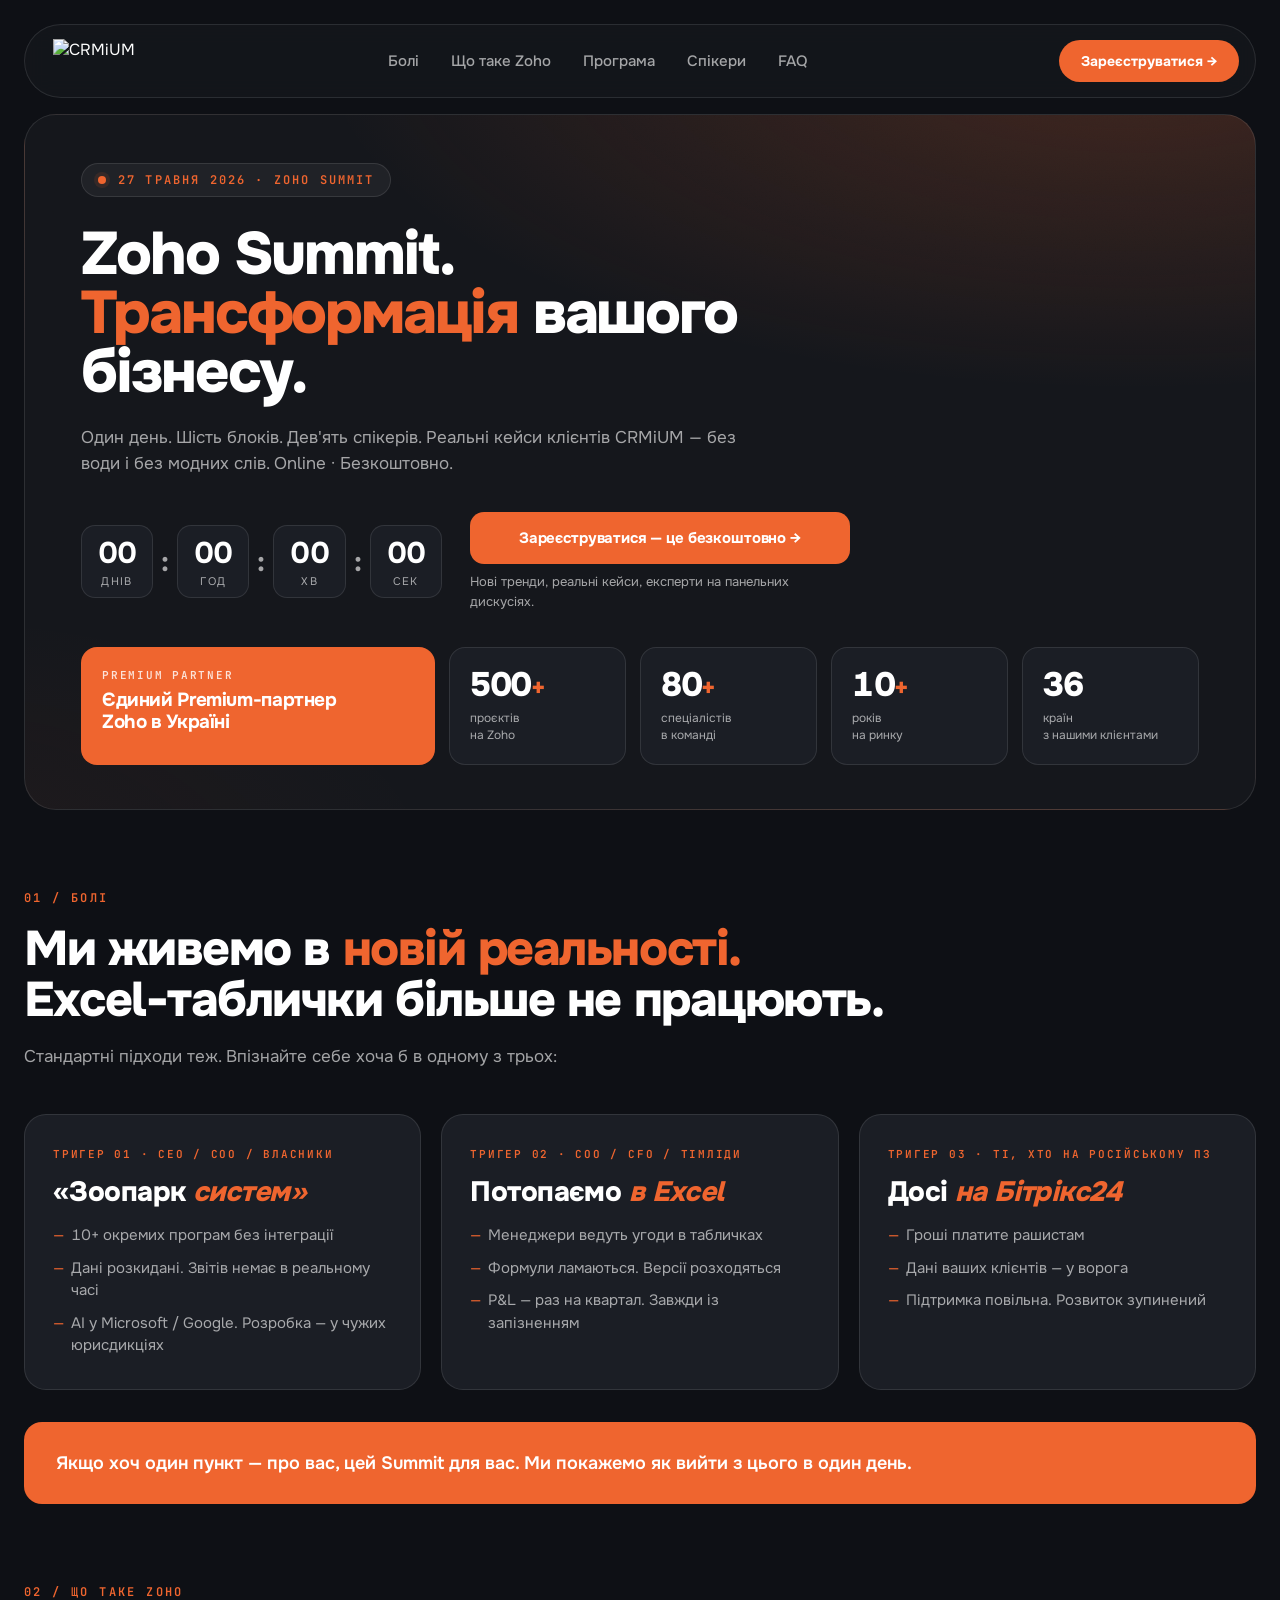
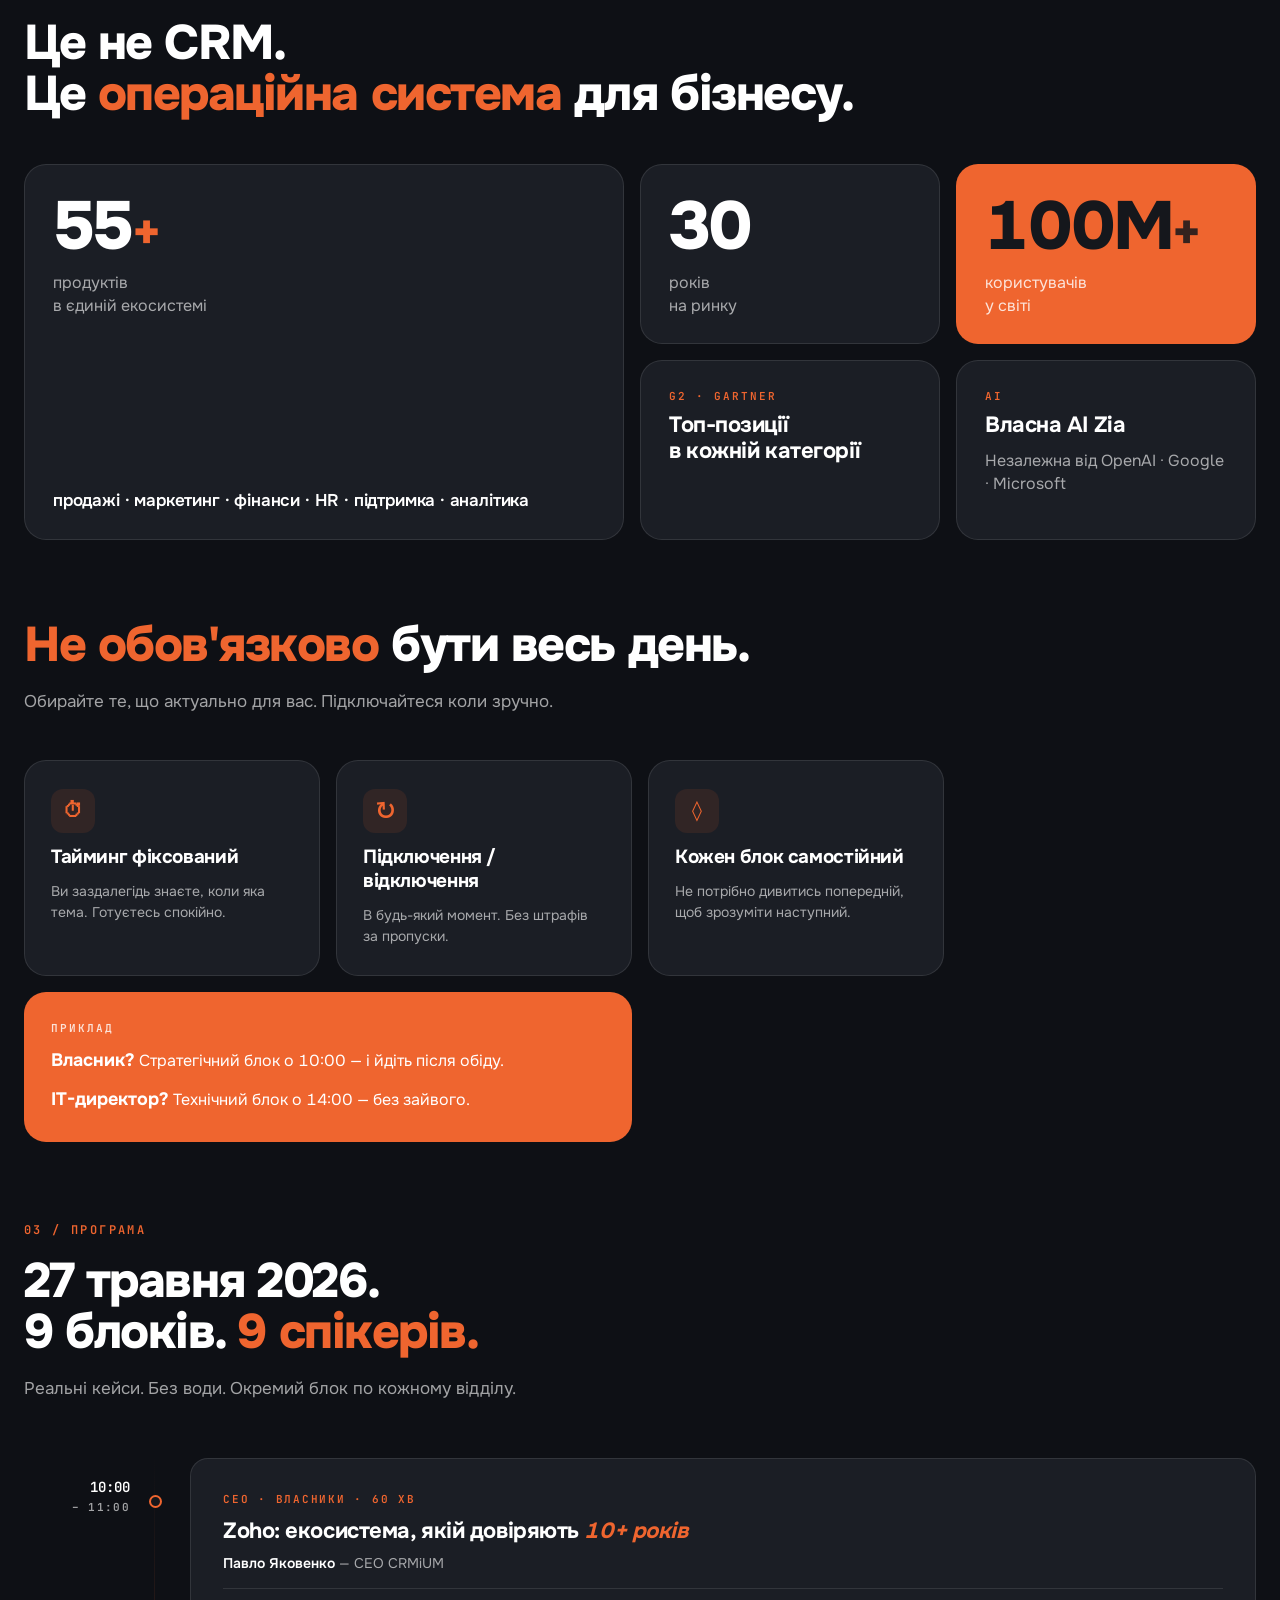
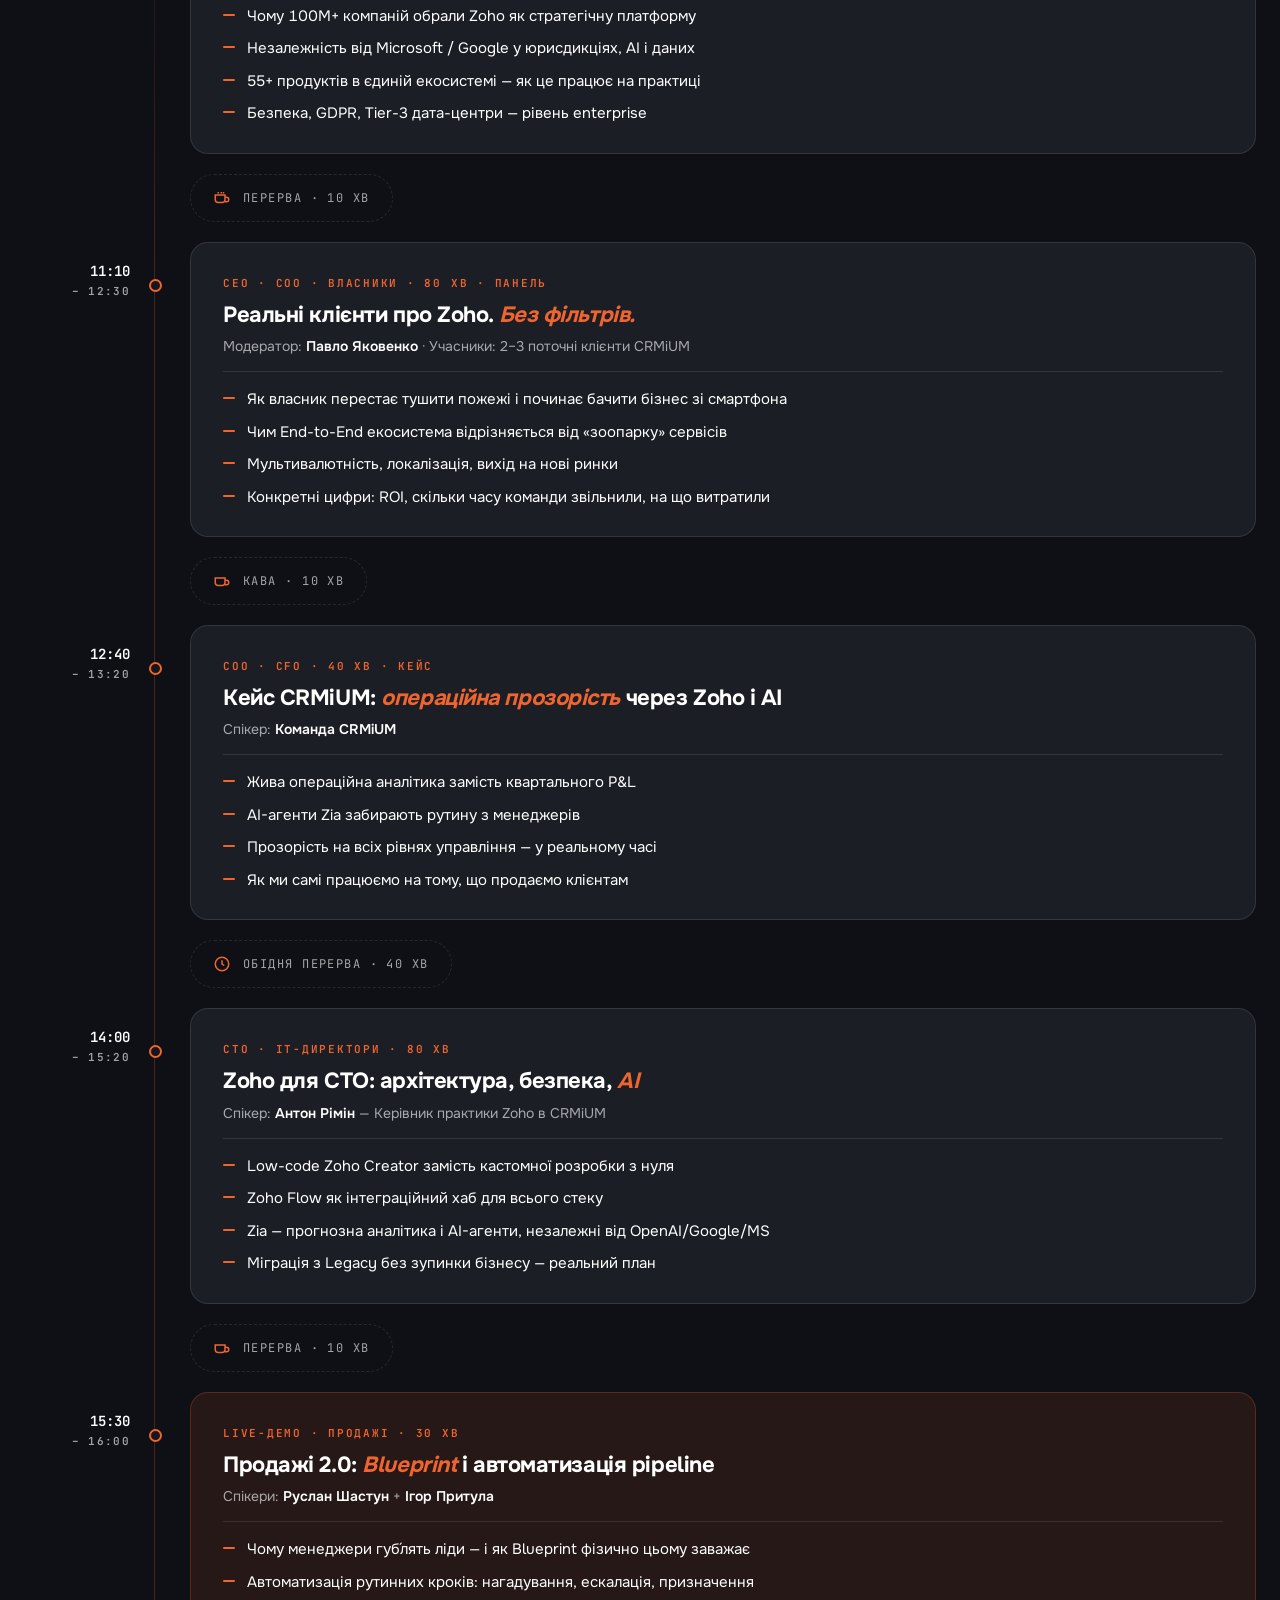
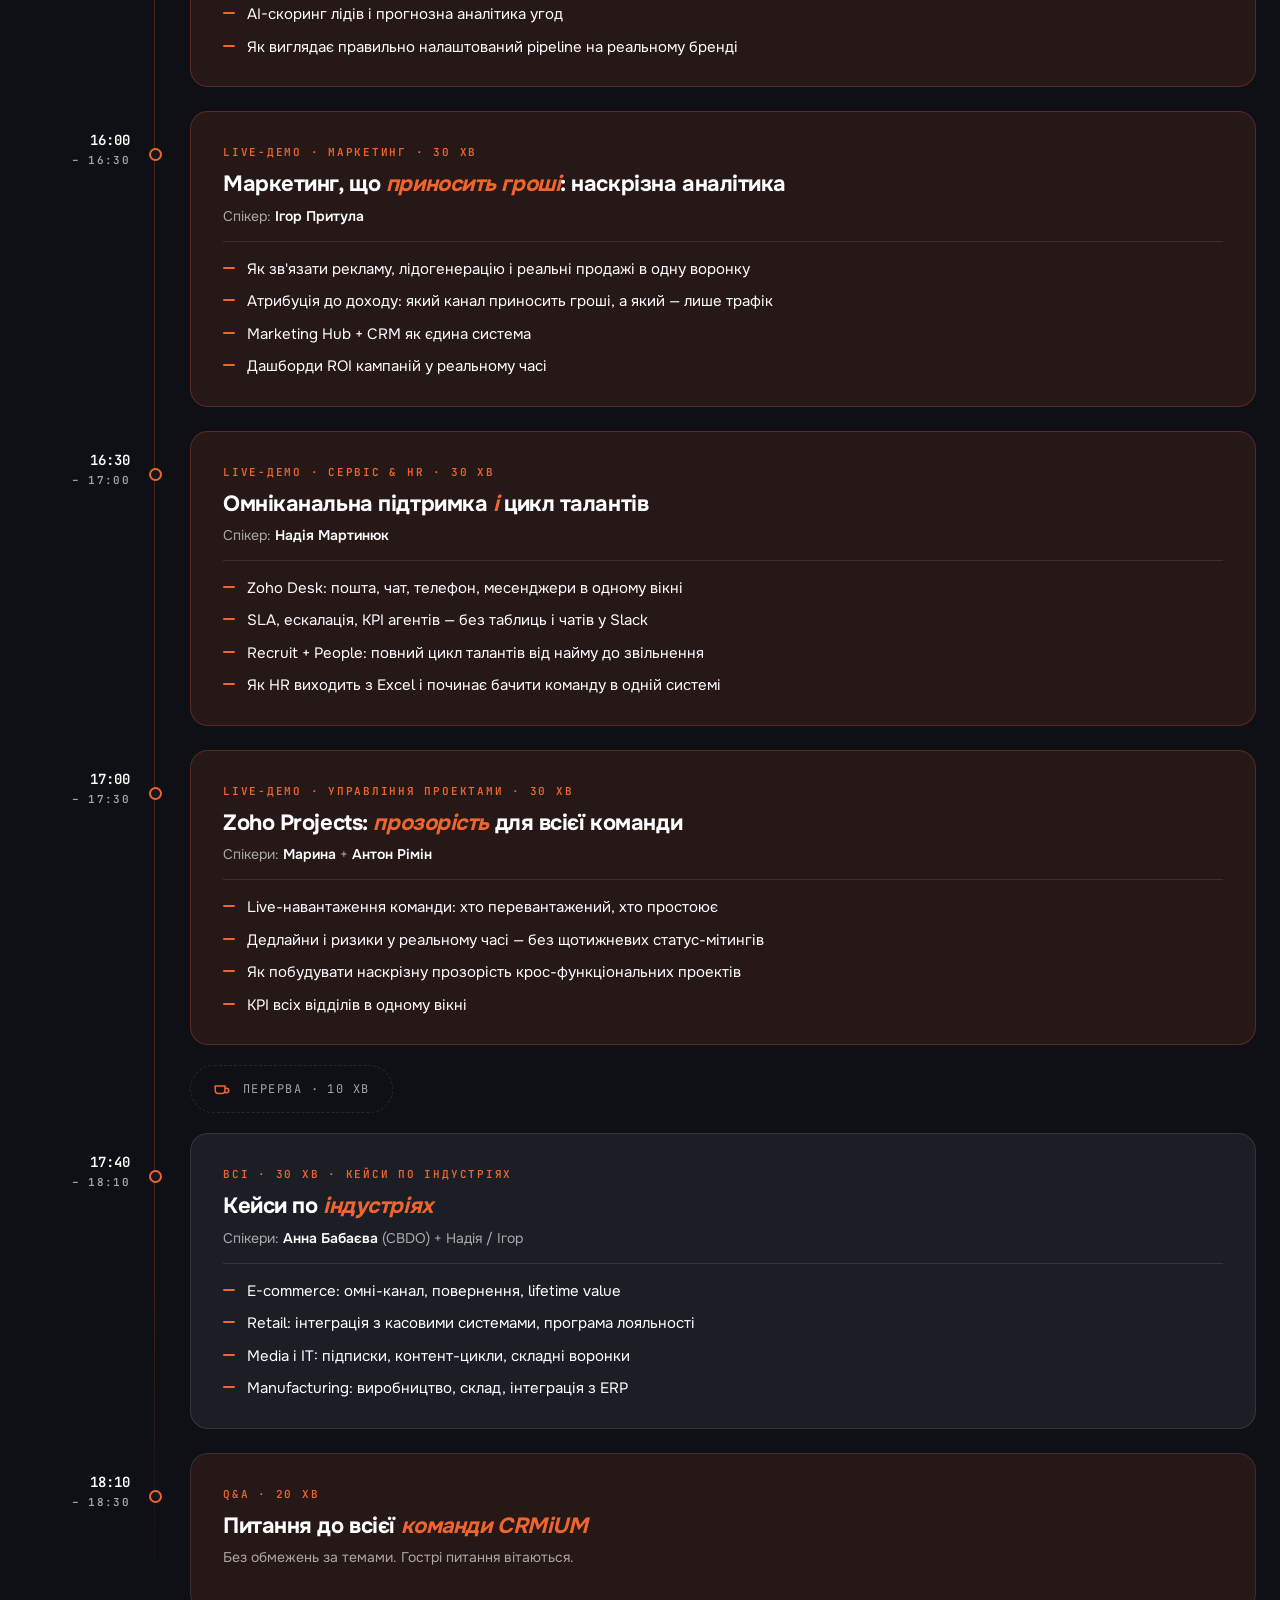
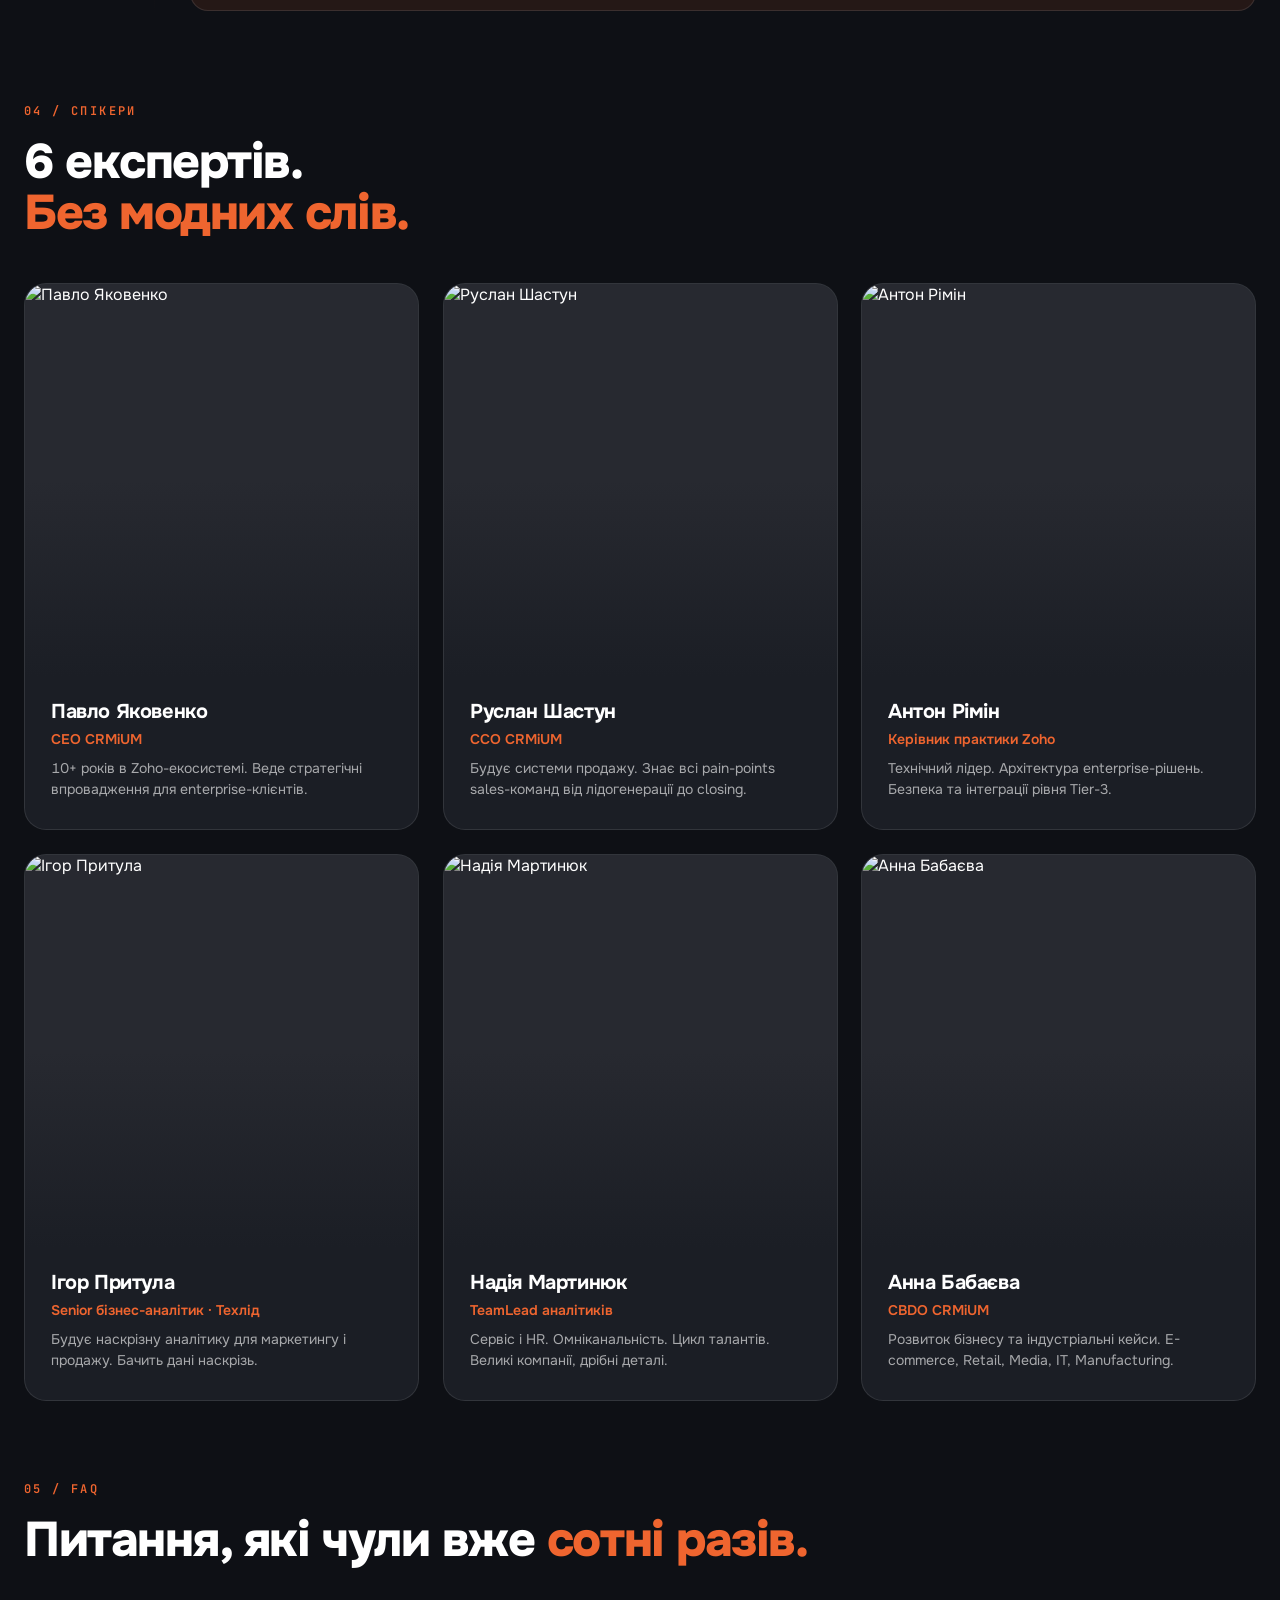
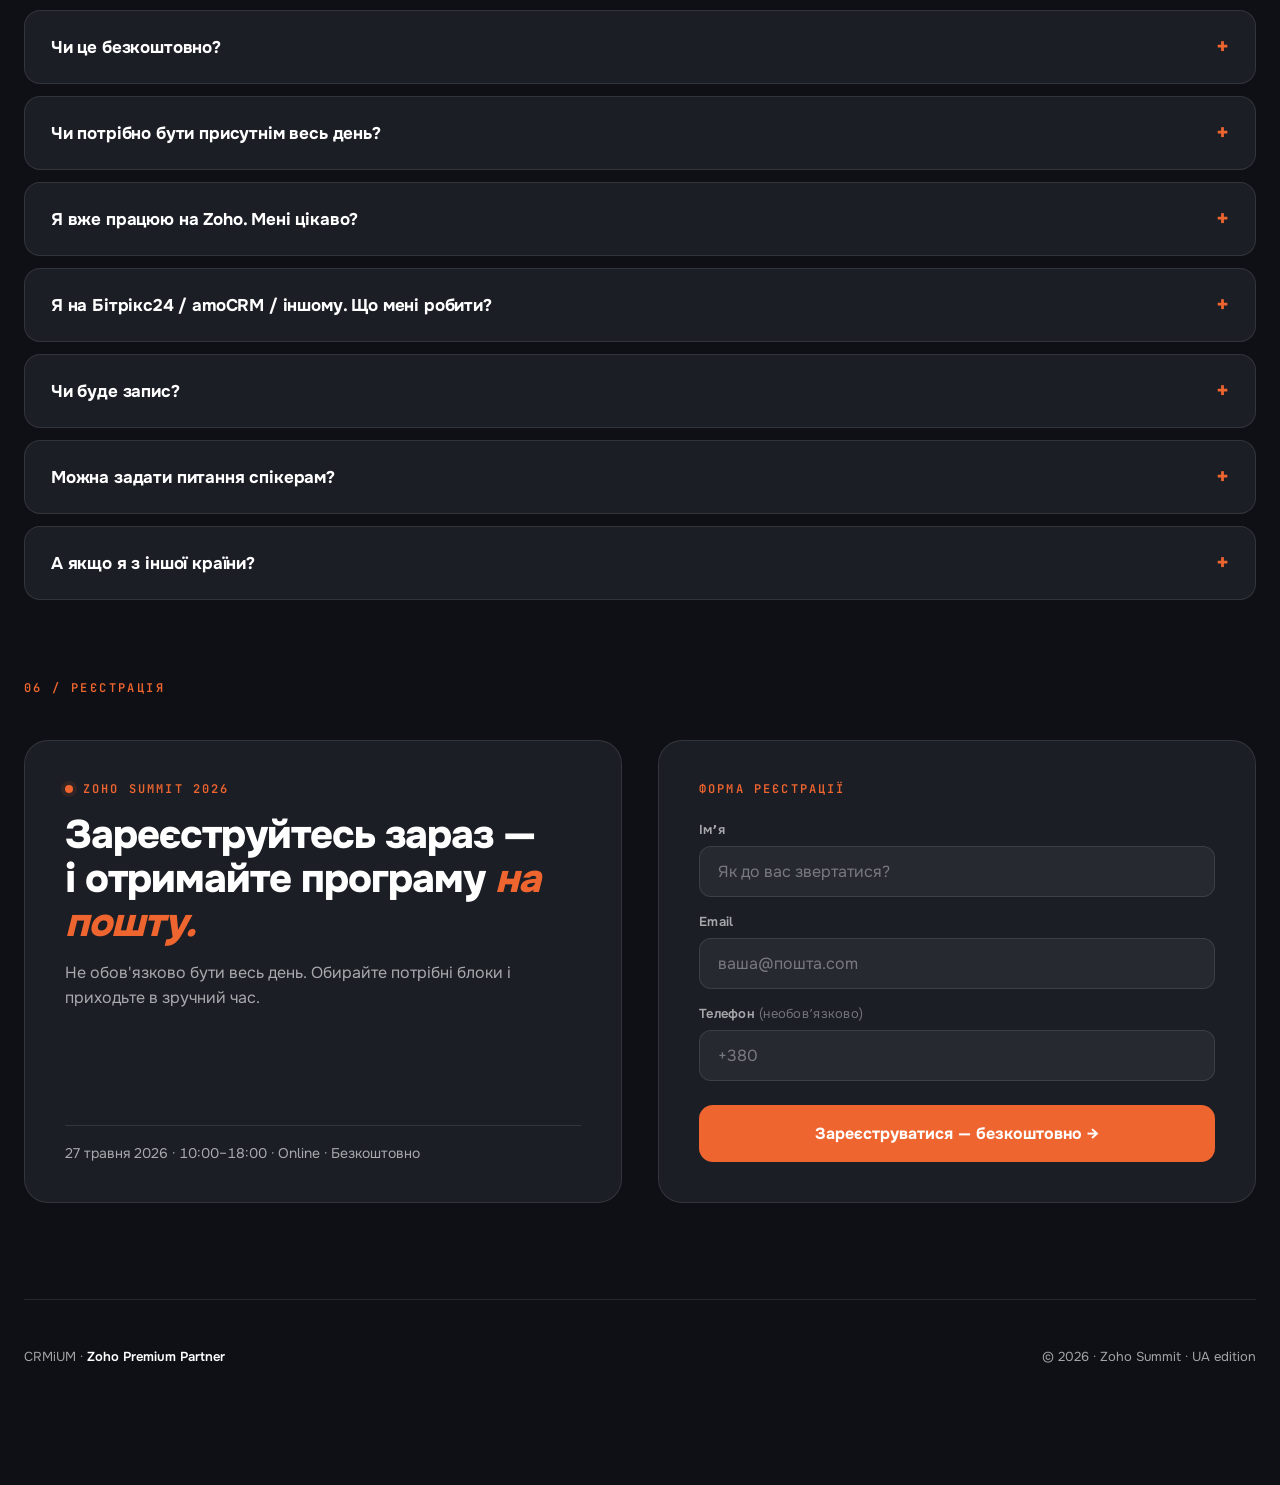
==== commit 4d737348: "Hero: line break before "бізнесу" + retune for full-viewport fit on MacBook 13" - index.html: <br> b" ====
--- a/bento-style-page/index.html
+++ b/bento-style-page/index.html
@@ -60,7 +60,7 @@
       <span class="br-eyebrow-dot" aria-hidden="true"></span>
       27 ТРАВНЯ 2026 · ZOHO SUMMIT
     </div>
-    <h1 class="br-h1">Zoho Summit.<br><em>Трансформація</em> вашого бізнесу.</h1>
+    <h1 class="br-h1">Zoho Summit.<br><em>Трансформація</em> вашого<br>бізнесу.</h1>
     <p class="br-lead">
       Один день. Шість блоків. Дев'ять спікерів. Реальні кейси клієнтів CRMiUM —
       без води і без модних слів. Online · Безкоштовно.
--- a/bento-style-page/assets/base.css
+++ b/bento-style-page/assets/base.css
@@ -11,6 +11,10 @@
   font-family: var(--font-body, system-ui, sans-serif);
   -webkit-font-smoothing: antialiased;
   text-rendering: optimizeLegibility;
+  /* Safety net: жоден елемент не повинен тягнути сторінку вбік на маленьких
+     екранах. overflow-x: clip — не ламає position: sticky (на відміну від hidden). */
+  overflow-x: clip;
+  max-width: 100%;
 }
 
 body {
--- a/bento-style-page/assets/concepts/brand.css
+++ b/bento-style-page/assets/concepts/brand.css
@@ -178,7 +178,7 @@
     var(--c-bg);
   border: 1px solid var(--c-line);
   border-radius: 32px;
-  padding: 72px 64px 64px;
+  padding: 56px 56px 48px;
   overflow: hidden;
   isolation: isolate;
 }
@@ -225,9 +225,15 @@
 body[data-concept="brand"] .br-h1 {
   font-family: var(--font-display);
   font-weight: 800;
-  font-size: clamp(40px, 6.6vw, 88px);
+  /* Зменшено для MacBook 13" — раніше було clamp(40, 6.6vw, 88).
+     Тепер max 68px замість 88, і scaling factor нижче 5vw. */
+  font-size: clamp(36px, 5vw, 68px);
   line-height: 0.98;
   letter-spacing: -0.035em;
+  /* На малих екранах "Трансформація" — довге слово, дозволяємо переносити */
+  overflow-wrap: break-word;
+  word-break: normal;
+  hyphens: auto;
   color: var(--c-ink);
   margin-bottom: 28px;
   max-width: 1080px;
@@ -374,7 +380,7 @@
 body[data-concept="brand"] .br-trust-num {
   font-family: var(--font-display);
   font-weight: 800;
-  font-size: 44px;
+  font-size: 38px;
   line-height: 1;
   letter-spacing: -0.04em;
   color: var(--c-ink);
@@ -392,9 +398,9 @@
 /* ===========================================================
    SECTION HEAD (shared)
    =========================================================== */
-body[data-concept="brand"] .br-section { padding: 96px 0 0; }
+body[data-concept="brand"] .br-section { padding: 80px 0 0; }
 body[data-concept="brand"] .br-section-head {
-  margin-bottom: 56px;
+  margin-bottom: 44px;
   max-width: 920px;
 }
 body[data-concept="brand"] .br-num {
@@ -409,7 +415,8 @@
 body[data-concept="brand"] .br-h2 {
   font-family: var(--font-display);
   font-weight: 800;
-  font-size: clamp(34px, 4.6vw, 64px);
+  /* Зменшено з max 64px до 52px для MacBook 13" */
+  font-size: clamp(28px, 3.8vw, 52px);
   line-height: 1.05;
   letter-spacing: -0.03em;
   color: var(--c-ink);
@@ -542,7 +549,7 @@
 body[data-concept="brand"] .br-what-num {
   font-family: var(--font-display);
   font-weight: 800;
-  font-size: 88px;
+  font-size: 68px;
   line-height: 1;
   letter-spacing: -0.04em;
   color: var(--c-ink);
@@ -849,7 +856,9 @@
 }
 body[data-concept="brand"] .br-speaker-photo-wrap {
   position: relative;
-  aspect-ratio: 3 / 4;
+  /* Square (1/1) — фото компактні, картка вміщається на 13" MacBook
+     разом з біо нижче. Object-position top-center зберігає обличчя у фокусі. */
+  aspect-ratio: 1 / 1;
   overflow: hidden;
   background: var(--c-tint-soft);
 }
@@ -1102,6 +1111,75 @@
   body[data-concept="brand"] .br-flex-card--accent { grid-column: 1 / -1; }
   body[data-concept="brand"] .br-speakers-grid { grid-template-columns: repeat(2, 1fr); }
   body[data-concept="brand"] .br-final-grid { grid-template-columns: 1fr; }
+}
+
+/* ===========================================================
+   SHORT-VIEWPORT DESKTOP (MacBook 13" — ~1280×800, ~1440×900)
+   Адаптуємо ТІЛЬКИ Hero, щоб перший екран зайняв ~весь viewport
+   і наступна секція не висовувалася над фолдом. h1 переноситься
+   на 3 рядки через <br> у HTML (Zoho Summit. / Трансформація вашого / бізнесу).
+   На високих екранах (>900px) і на мобільному — без змін.
+   =========================================================== */
+@media (min-width: 1100px) and (max-height: 900px) {
+  body[data-concept="brand"] .br-hero {
+    padding: 48px 56px 44px;
+  }
+  body[data-concept="brand"] .br-eyebrow {
+    margin-bottom: 28px;
+  }
+  body[data-concept="brand"] .br-h1 {
+    font-size: clamp(40px, 4.8vw, 60px);
+    margin-bottom: 24px;
+  }
+  body[data-concept="brand"] .br-lead {
+    font-size: 17px;
+    line-height: 1.5;
+    margin-bottom: 36px;
+    max-width: 680px;
+  }
+  body[data-concept="brand"] .br-hero-row {
+    margin-bottom: 0;
+    gap: 28px;
+  }
+  body[data-concept="brand"] .br-cd-cell {
+    padding: 12px 16px 9px;
+    min-width: 70px;
+  }
+  body[data-concept="brand"] .br-cd-cell b { font-size: 30px; }
+  body[data-concept="brand"] .br-cta-primary {
+    padding: 16px 26px;
+    font-size: 15px;
+  }
+  body[data-concept="brand"] .br-trust {
+    margin-top: 36px;
+    gap: 14px;
+  }
+  body[data-concept="brand"] .br-trust-card {
+    padding: 20px 20px;
+    border-radius: 16px;
+  }
+  body[data-concept="brand"] .br-trust-num { font-size: 34px; }
+  body[data-concept="brand"] .br-trust-num span { font-size: 24px; }
+  body[data-concept="brand"] .br-trust-h { font-size: 19px; }
+  body[data-concept="brand"] .br-trust-l { font-size: 12px; line-height: 1.4; }
+}
+
+/* Дуже короткий viewport (< 780px height) — додатковий стиск */
+@media (min-width: 1100px) and (max-height: 780px) {
+  body[data-concept="brand"] .br-hero { padding: 36px 48px 36px; }
+  body[data-concept="brand"] .br-eyebrow { margin-bottom: 22px; }
+  body[data-concept="brand"] .br-h1 {
+    font-size: clamp(34px, 4.2vw, 50px);
+    margin-bottom: 18px;
+  }
+  body[data-concept="brand"] .br-lead { margin-bottom: 28px; font-size: 16px; }
+  body[data-concept="brand"] .br-hero-row { gap: 22px; }
+  body[data-concept="brand"] .br-cd-cell { padding: 10px 14px 8px; min-width: 64px; }
+  body[data-concept="brand"] .br-cd-cell b { font-size: 26px; }
+  body[data-concept="brand"] .br-trust { margin-top: 28px; }
+  body[data-concept="brand"] .br-trust-card { padding: 16px 16px; }
+  body[data-concept="brand"] .br-trust-num { font-size: 28px; }
+  body[data-concept="brand"] .br-trust-h { font-size: 16px; }
 }
 
 @media (max-width: 760px) {
@@ -1150,11 +1228,13 @@
   /* Hero — менший padding, меншi cells */
   body[data-concept="brand"] .br-hero { padding: 44px 24px 40px; border-radius: 24px; }
   body[data-concept="brand"] .br-eyebrow { font-size: 10px; padding: 6px 12px; gap: 8px; }
-  body[data-concept="brand"] .br-hero-row { gap: 16px; }
+  /* Більший gap між countdown і CTA-блоком */
+  body[data-concept="brand"] .br-hero-row { gap: 28px; }
   body[data-concept="brand"] .br-cd-cell { min-width: 64px; padding: 12px 12px 8px; }
   body[data-concept="brand"] .br-cd-cell b { font-size: 26px; }
   body[data-concept="brand"] .br-cd-sep { font-size: 22px; }
-  body[data-concept="brand"] .br-hero-cta { width: 100%; }
+  /* Більший gap між orange CTA-кнопкою і sub-текстом під нею */
+  body[data-concept="brand"] .br-hero-cta { width: 100%; gap: 14px; }
   /* CTA: одна лінія, менший шрифт + nowrap */
   body[data-concept="brand"] .br-cta-primary {
     width: 100%;
@@ -1212,6 +1292,24 @@
   }
   body[data-concept="brand"] .br-cd-cell { min-width: 58px; padding: 10px 10px 6px; }
   body[data-concept="brand"] .br-cd-cell b { font-size: 22px; }
+}
+
+@media (max-width: 360px) {
+  /* iPhone SE / маленькі Android — countdown і hero мусять вміщатися без overflow.
+     Зменшуємо hero padding, h1 font-size, і робимо countdown компактним. */
+  body[data-concept="brand"] .brand-page { padding: 0 16px 64px; }
+  body[data-concept="brand"] .br-hero { padding: 36px 18px 32px; }
+  body[data-concept="brand"] .br-section { padding-left: 4px; padding-right: 4px; }
+  body[data-concept="brand"] .br-h1 { font-size: 34px; }
+  body[data-concept="brand"] .br-countdown {
+    flex-wrap: wrap;
+    justify-content: center;
+    gap: 6px;
+  }
+  body[data-concept="brand"] .br-cd-cell { min-width: 52px; padding: 8px 8px 5px; }
+  body[data-concept="brand"] .br-cd-cell b { font-size: 20px; }
+  body[data-concept="brand"] .br-cd-cell span { font-size: 9px; }
+  body[data-concept="brand"] .br-cd-sep { font-size: 18px; }
 }
 
 /* ===========================================================
@@ -1267,18 +1365,32 @@
   }
 }
 
-/* На мобільному — швидші затримки в hero waterfall, щоб trust-cards
-   не "залипали" поки користувач уже починає скролити вниз. */
+/* На мобільному — ШВИДШІ затримки і коротша тривалість анімацій,
+   щоб блоки залітали різко й не запізнювались. */
 @media (max-width: 760px) {
-  body[data-concept="brand"] .br-eyebrow  { animation-delay:  20ms !important; }
-  body[data-concept="brand"] .br-h1       { animation-delay: 100ms !important; }
-  body[data-concept="brand"] .br-lead     { animation-delay: 200ms !important; }
-  body[data-concept="brand"] .br-hero-row { animation-delay: 300ms !important; }
-  body[data-concept="brand"] .br-trust-card:nth-child(1) { animation-delay: 380ms !important; }
-  body[data-concept="brand"] .br-trust-card:nth-child(2) { animation-delay: 440ms !important; }
-  body[data-concept="brand"] .br-trust-card:nth-child(3) { animation-delay: 500ms !important; }
-  body[data-concept="brand"] .br-trust-card:nth-child(4) { animation-delay: 560ms !important; }
-  body[data-concept="brand"] .br-trust-card:nth-child(5) { animation-delay: 620ms !important; }
+  /* Hero waterfall — затримки мінімальні */
+  body[data-concept="brand"] .br-eyebrow  { animation-delay:   0ms !important; animation-duration: 500ms !important; }
+  body[data-concept="brand"] .br-h1       { animation-delay:  60ms !important; animation-duration: 500ms !important; }
+  body[data-concept="brand"] .br-lead     { animation-delay: 140ms !important; animation-duration: 500ms !important; }
+  body[data-concept="brand"] .br-hero-row { animation-delay: 220ms !important; animation-duration: 500ms !important; }
+  body[data-concept="brand"] .br-trust-card { animation-duration: 500ms !important; }
+  body[data-concept="brand"] .br-trust-card:nth-child(1) { animation-delay: 280ms !important; }
+  body[data-concept="brand"] .br-trust-card:nth-child(2) { animation-delay: 320ms !important; }
+  body[data-concept="brand"] .br-trust-card:nth-child(3) { animation-delay: 360ms !important; }
+  body[data-concept="brand"] .br-trust-card:nth-child(4) { animation-delay: 400ms !important; }
+  body[data-concept="brand"] .br-trust-card:nth-child(5) { animation-delay: 440ms !important; }
+
+  /* Card scroll-reveal — коротша тривалість slideUp на мобільному */
+  body[data-concept="brand"] .br-section .br-pain,
+  body[data-concept="brand"] .br-section .br-what-card,
+  body[data-concept="brand"] .br-section .br-flex-card,
+  body[data-concept="brand"] .br-section .br-tl-card,
+  body[data-concept="brand"] .br-section .br-speaker,
+  body[data-concept="brand"] .br-section .br-faq-item,
+  body[data-concept="brand"] .br-section .br-final-info,
+  body[data-concept="brand"] .br-section .br-form-wrap {
+    animation-duration: 480ms !important;
+  }
 }
 
 /* ===========================================================
@@ -1307,45 +1419,46 @@
 body[data-concept="brand"] .br-section .br-final-info,
 body[data-concept="brand"] .br-section .br-form-wrap {
   opacity: 0;
-  animation: brSlideUp .72s cubic-bezier(.22, 1, .36, 1) forwards;
+  /* Прискорено з 0.72s до 0.5s — щоб картки не "залипали" при скролі. */
+  animation: brSlideUp .5s cubic-bezier(.22, 1, .36, 1) forwards;
   animation-play-state: paused;
 }
 
 /* Staggered delay для form section: info-блок з'являється першим, форма другим */
-body[data-concept="brand"] .br-section .br-final-info { animation-delay: .04s; }
-body[data-concept="brand"] .br-section .br-form-wrap  { animation-delay: .14s; }
-
-/* Stagger через :nth-child / :nth-of-type — кожна наступна картка з затримкою */
+body[data-concept="brand"] .br-section .br-final-info { animation-delay: .02s; }
+body[data-concept="brand"] .br-section .br-form-wrap  { animation-delay: .08s; }
+
+/* Stagger через :nth-child / :nth-of-type — затримки скорочено на 50% */
 body[data-concept="brand"] .br-section .br-pain:nth-child(1),
 body[data-concept="brand"] .br-section .br-what-card:nth-child(1),
 body[data-concept="brand"] .br-section .br-flex-card:nth-child(1),
 body[data-concept="brand"] .br-section .br-speaker:nth-child(1),
-body[data-concept="brand"] .br-section .br-faq-item:nth-child(1) { animation-delay: .04s; }
+body[data-concept="brand"] .br-section .br-faq-item:nth-child(1) { animation-delay: .02s; }
 body[data-concept="brand"] .br-section .br-pain:nth-child(2),
 body[data-concept="brand"] .br-section .br-what-card:nth-child(2),
 body[data-concept="brand"] .br-section .br-flex-card:nth-child(2),
 body[data-concept="brand"] .br-section .br-speaker:nth-child(2),
-body[data-concept="brand"] .br-section .br-faq-item:nth-child(2) { animation-delay: .12s; }
+body[data-concept="brand"] .br-section .br-faq-item:nth-child(2) { animation-delay: .07s; }
 body[data-concept="brand"] .br-section .br-pain:nth-child(3),
 body[data-concept="brand"] .br-section .br-what-card:nth-child(3),
 body[data-concept="brand"] .br-section .br-flex-card:nth-child(3),
 body[data-concept="brand"] .br-section .br-speaker:nth-child(3),
-body[data-concept="brand"] .br-section .br-faq-item:nth-child(3) { animation-delay: .20s; }
+body[data-concept="brand"] .br-section .br-faq-item:nth-child(3) { animation-delay: .12s; }
 body[data-concept="brand"] .br-section .br-what-card:nth-child(4),
 body[data-concept="brand"] .br-section .br-flex-card:nth-child(4),
 body[data-concept="brand"] .br-section .br-speaker:nth-child(4),
-body[data-concept="brand"] .br-section .br-faq-item:nth-child(4) { animation-delay: .28s; }
+body[data-concept="brand"] .br-section .br-faq-item:nth-child(4) { animation-delay: .17s; }
 body[data-concept="brand"] .br-section .br-what-card:nth-child(5),
 body[data-concept="brand"] .br-section .br-speaker:nth-child(5),
-body[data-concept="brand"] .br-section .br-faq-item:nth-child(5) { animation-delay: .36s; }
+body[data-concept="brand"] .br-section .br-faq-item:nth-child(5) { animation-delay: .22s; }
 body[data-concept="brand"] .br-section .br-speaker:nth-child(6),
-body[data-concept="brand"] .br-section .br-faq-item:nth-child(6) { animation-delay: .44s; }
-body[data-concept="brand"] .br-section .br-faq-item:nth-child(7) { animation-delay: .52s; }
-
-body[data-concept="brand"] .br-section .br-tl-card:nth-of-type(1) { animation-delay: .04s; }
-body[data-concept="brand"] .br-section .br-tl-card:nth-of-type(2) { animation-delay: .10s; }
-body[data-concept="brand"] .br-section .br-tl-card:nth-of-type(3) { animation-delay: .16s; }
-body[data-concept="brand"] .br-section .br-tl-card:nth-of-type(4) { animation-delay: .22s; }
-body[data-concept="brand"] .br-section .br-tl-card:nth-of-type(5) { animation-delay: .28s; }
-body[data-concept="brand"] .br-section .br-tl-card:nth-of-type(6) { animation-delay: .34s; }
-body[data-concept="brand"] .br-section .br-tl-card:nth-of-type(7) { animation-delay: .40s; }
+body[data-concept="brand"] .br-section .br-faq-item:nth-child(6) { animation-delay: .27s; }
+body[data-concept="brand"] .br-section .br-faq-item:nth-child(7) { animation-delay: .32s; }
+
+body[data-concept="brand"] .br-section .br-tl-card:nth-of-type(1) { animation-delay: .02s; }
+body[data-concept="brand"] .br-section .br-tl-card:nth-of-type(2) { animation-delay: .06s; }
+body[data-concept="brand"] .br-section .br-tl-card:nth-of-type(3) { animation-delay: .10s; }
+body[data-concept="brand"] .br-section .br-tl-card:nth-of-type(4) { animation-delay: .14s; }
+body[data-concept="brand"] .br-section .br-tl-card:nth-of-type(5) { animation-delay: .18s; }
+body[data-concept="brand"] .br-section .br-tl-card:nth-of-type(6) { animation-delay: .22s; }
+body[data-concept="brand"] .br-section .br-tl-card:nth-of-type(7) { animation-delay: .26s; }
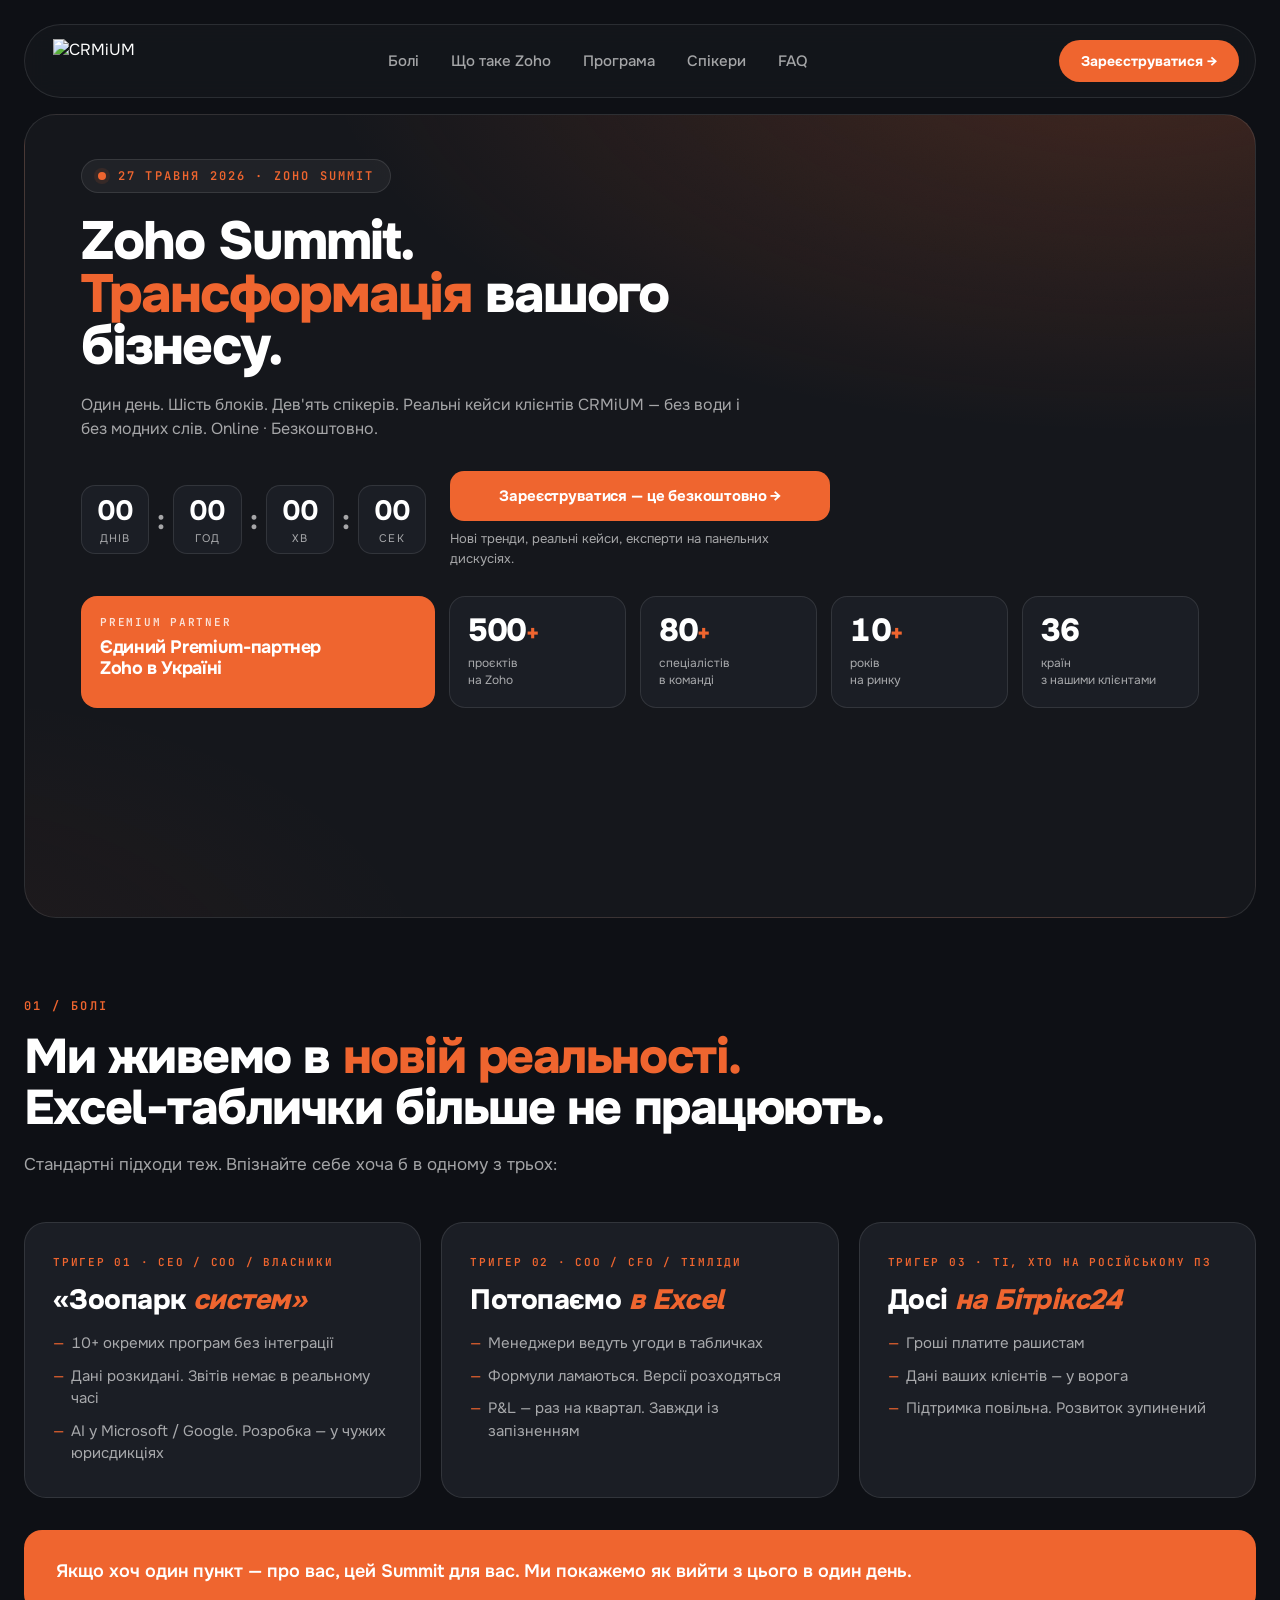
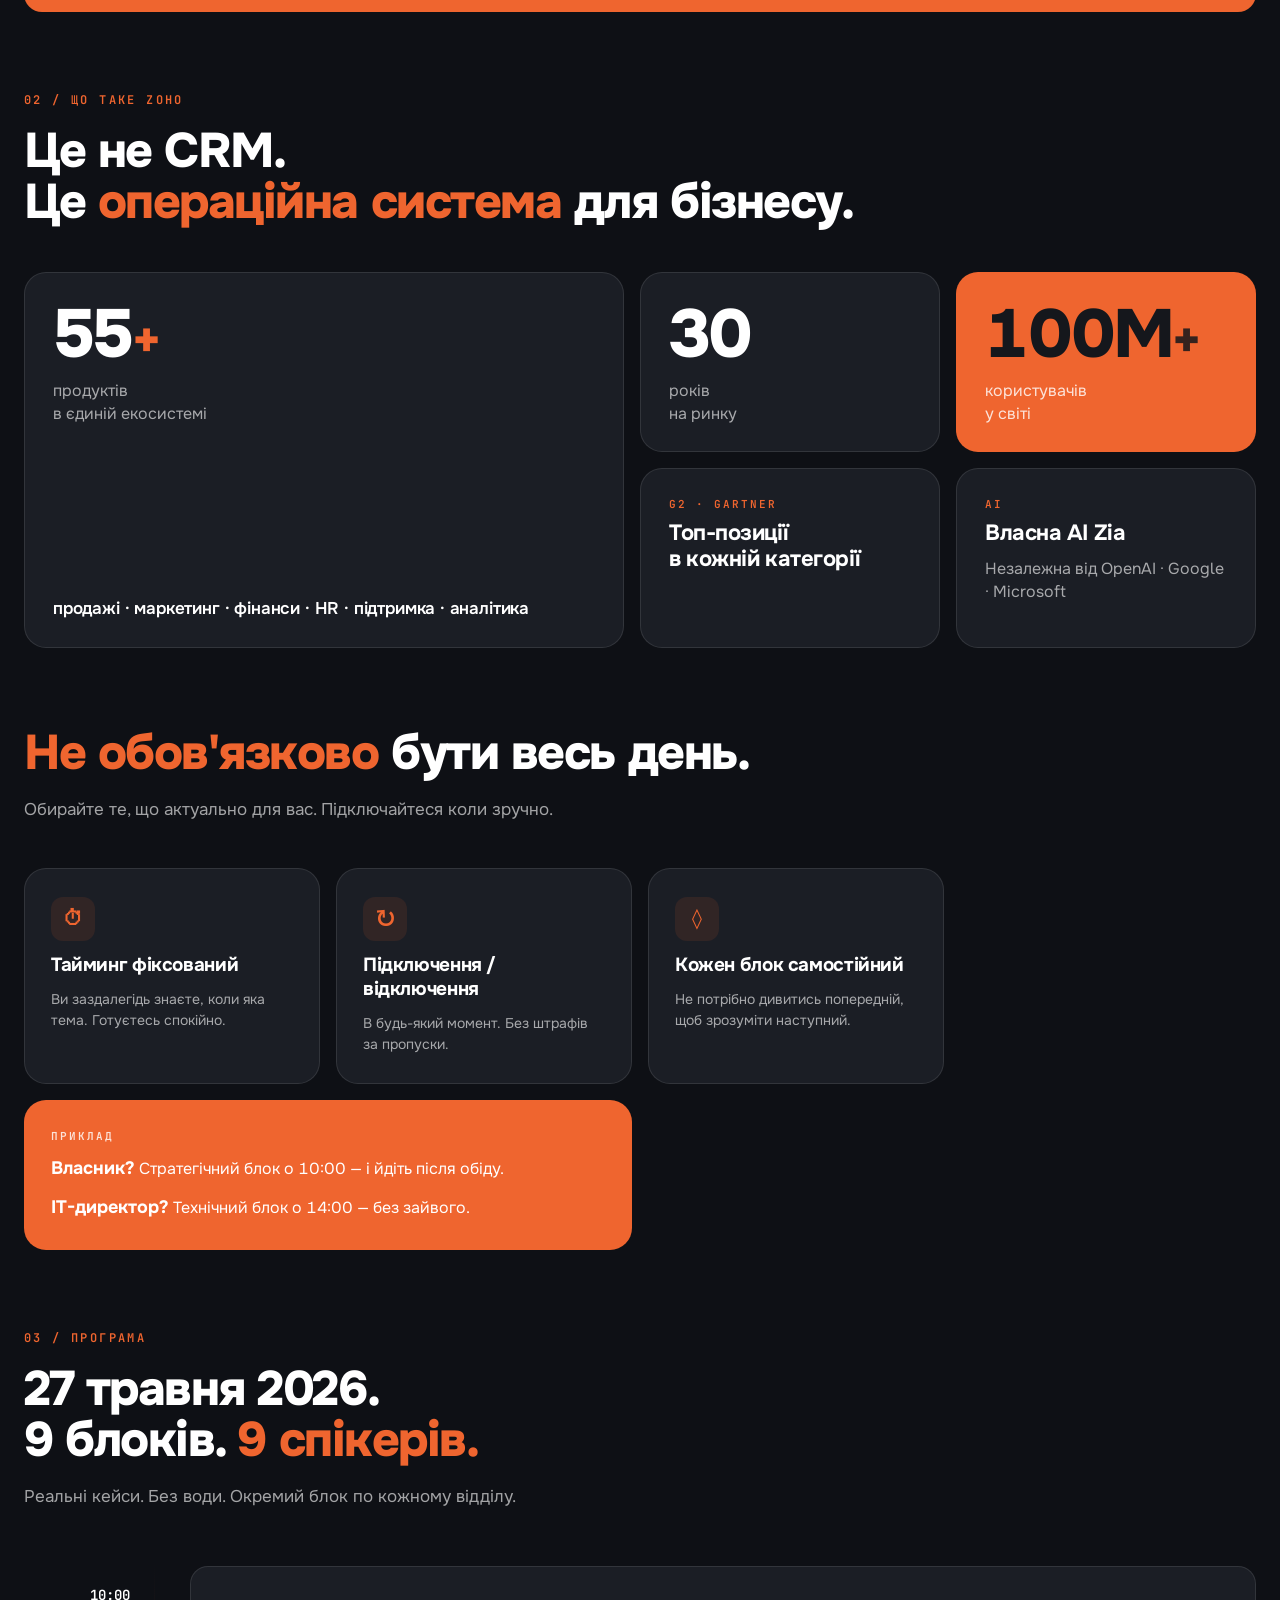
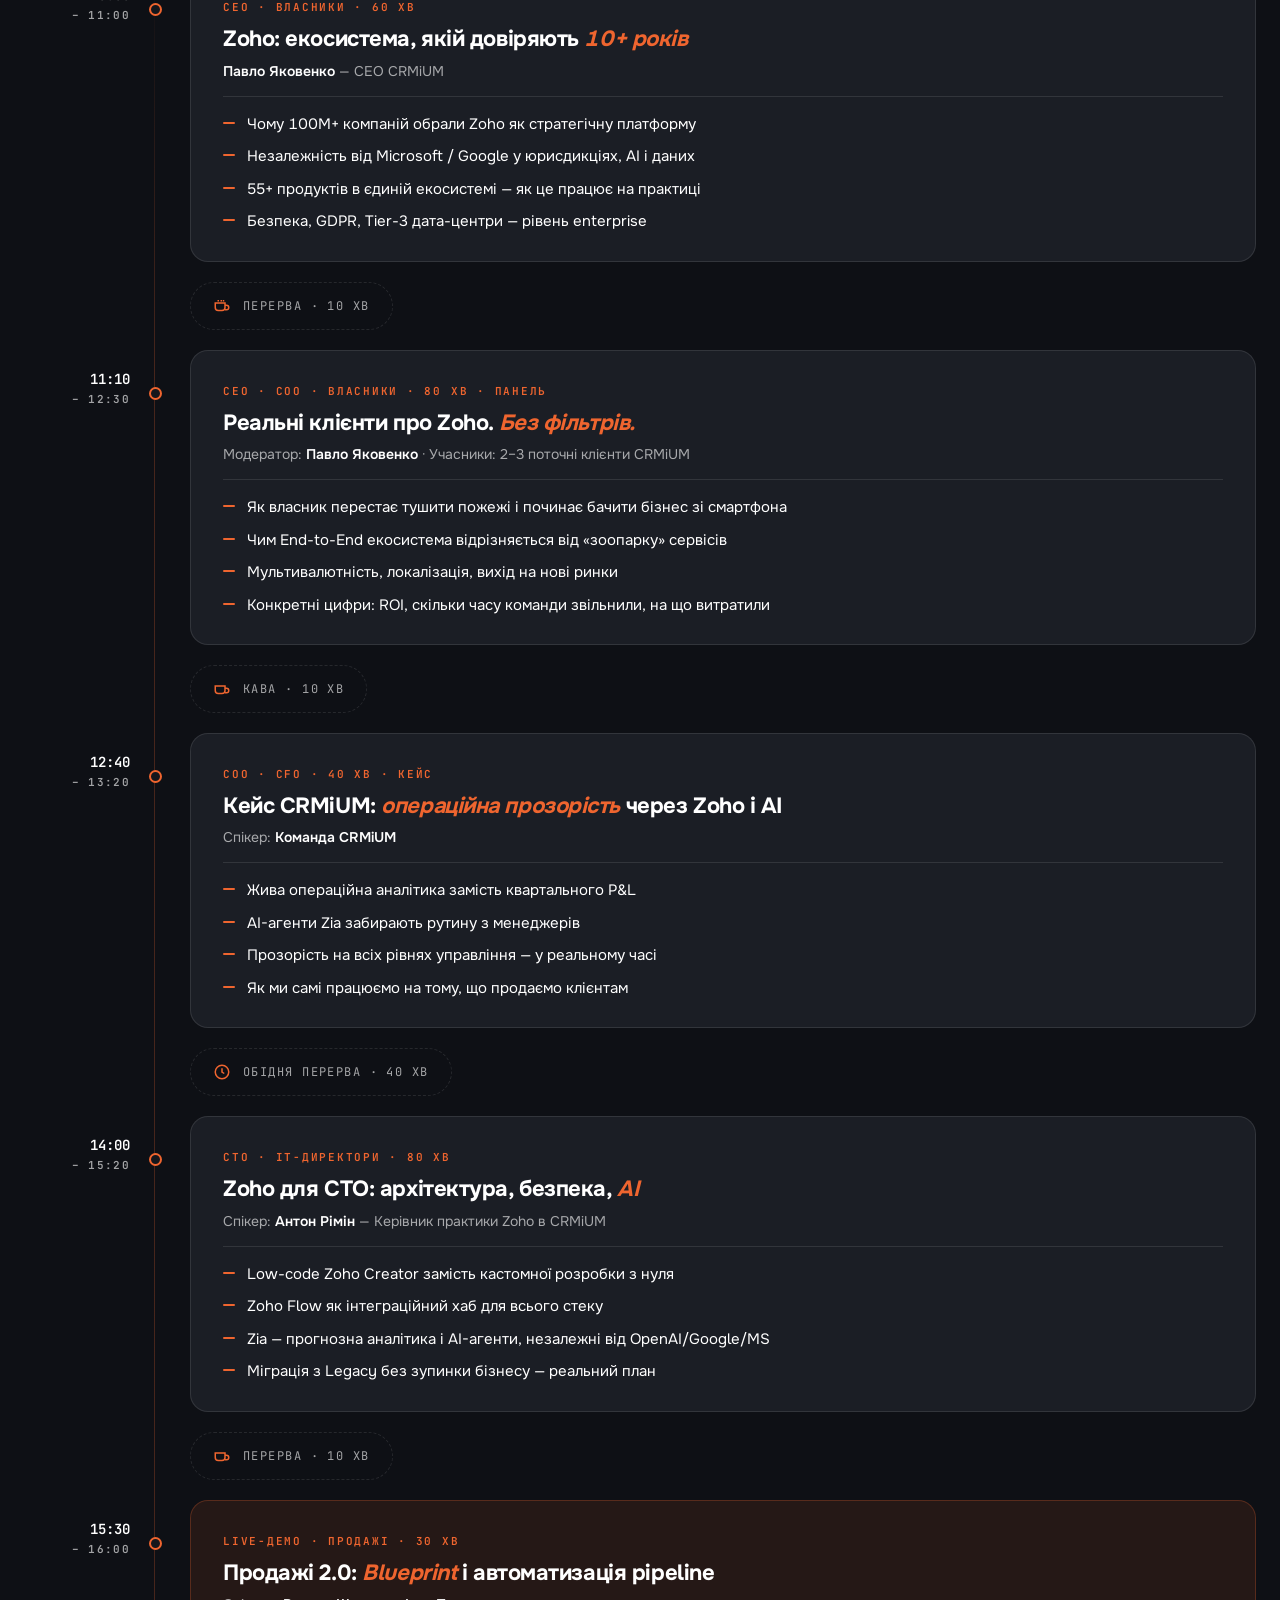
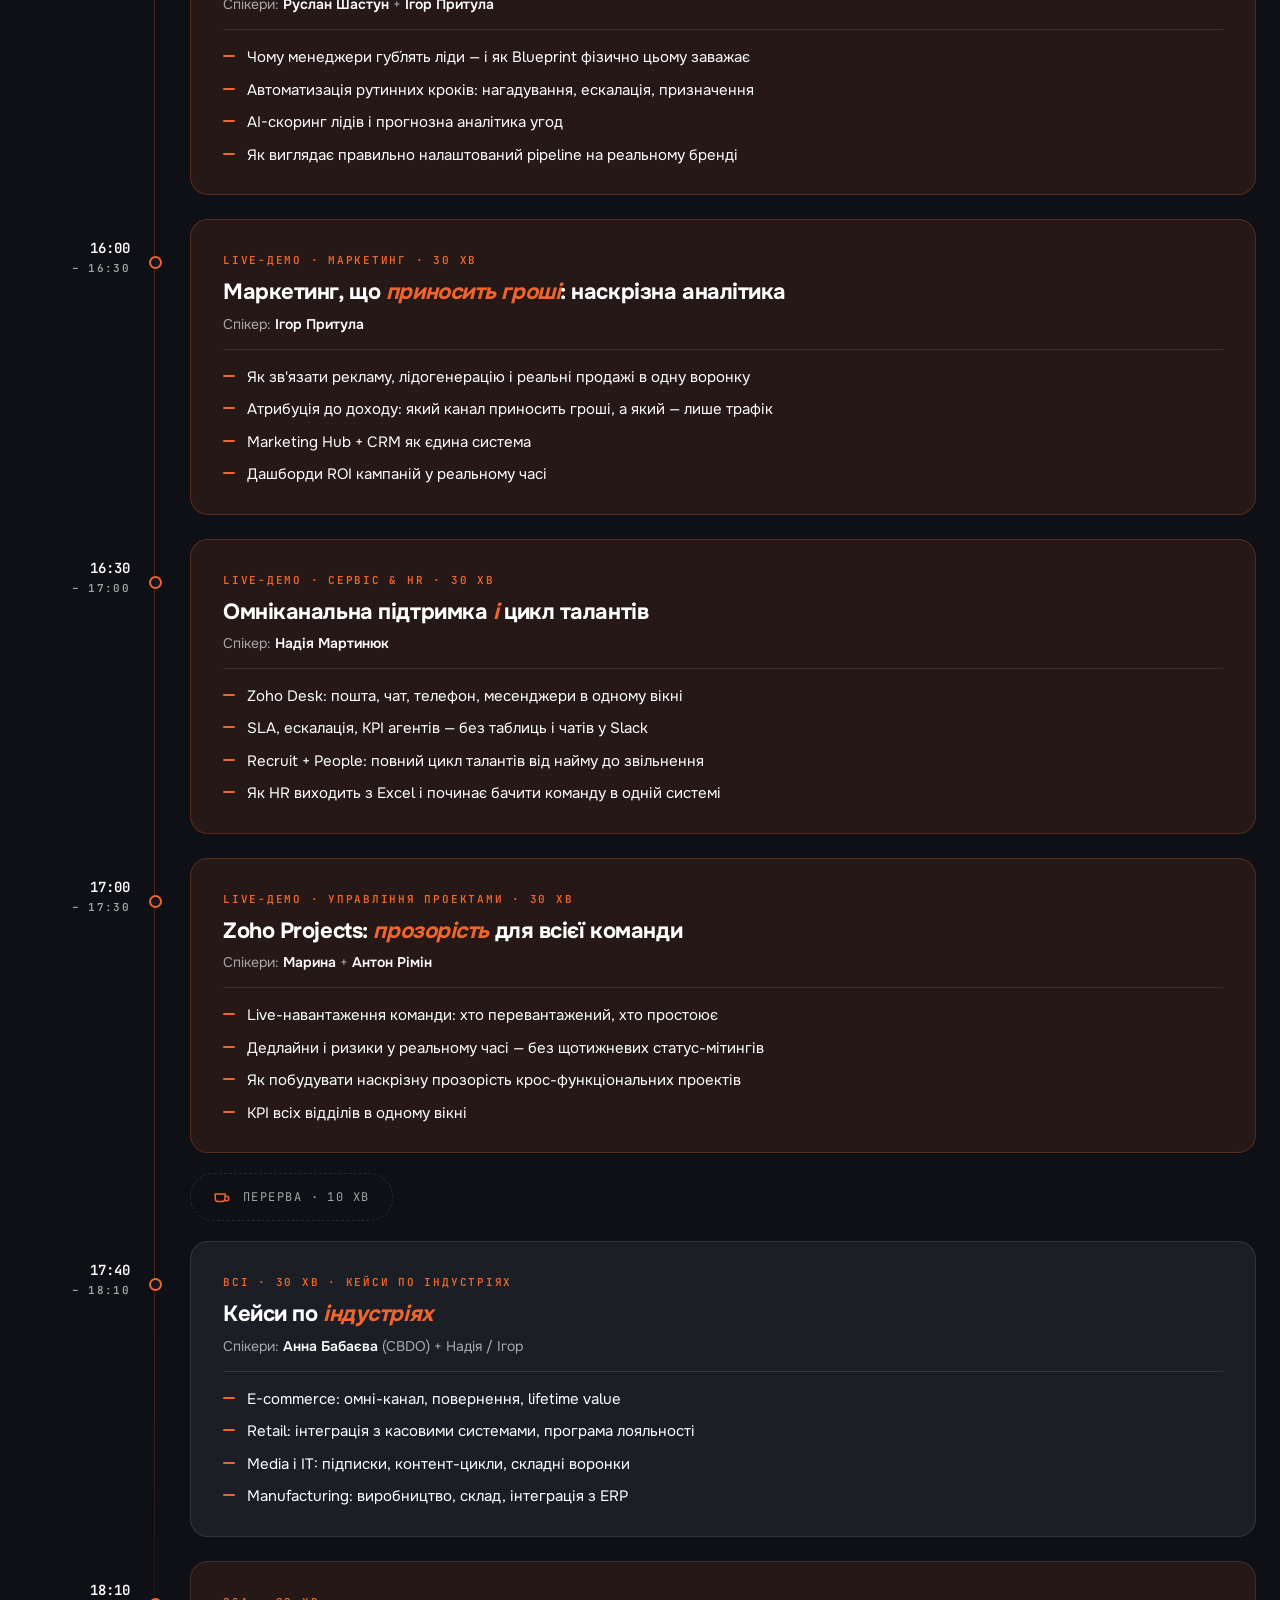
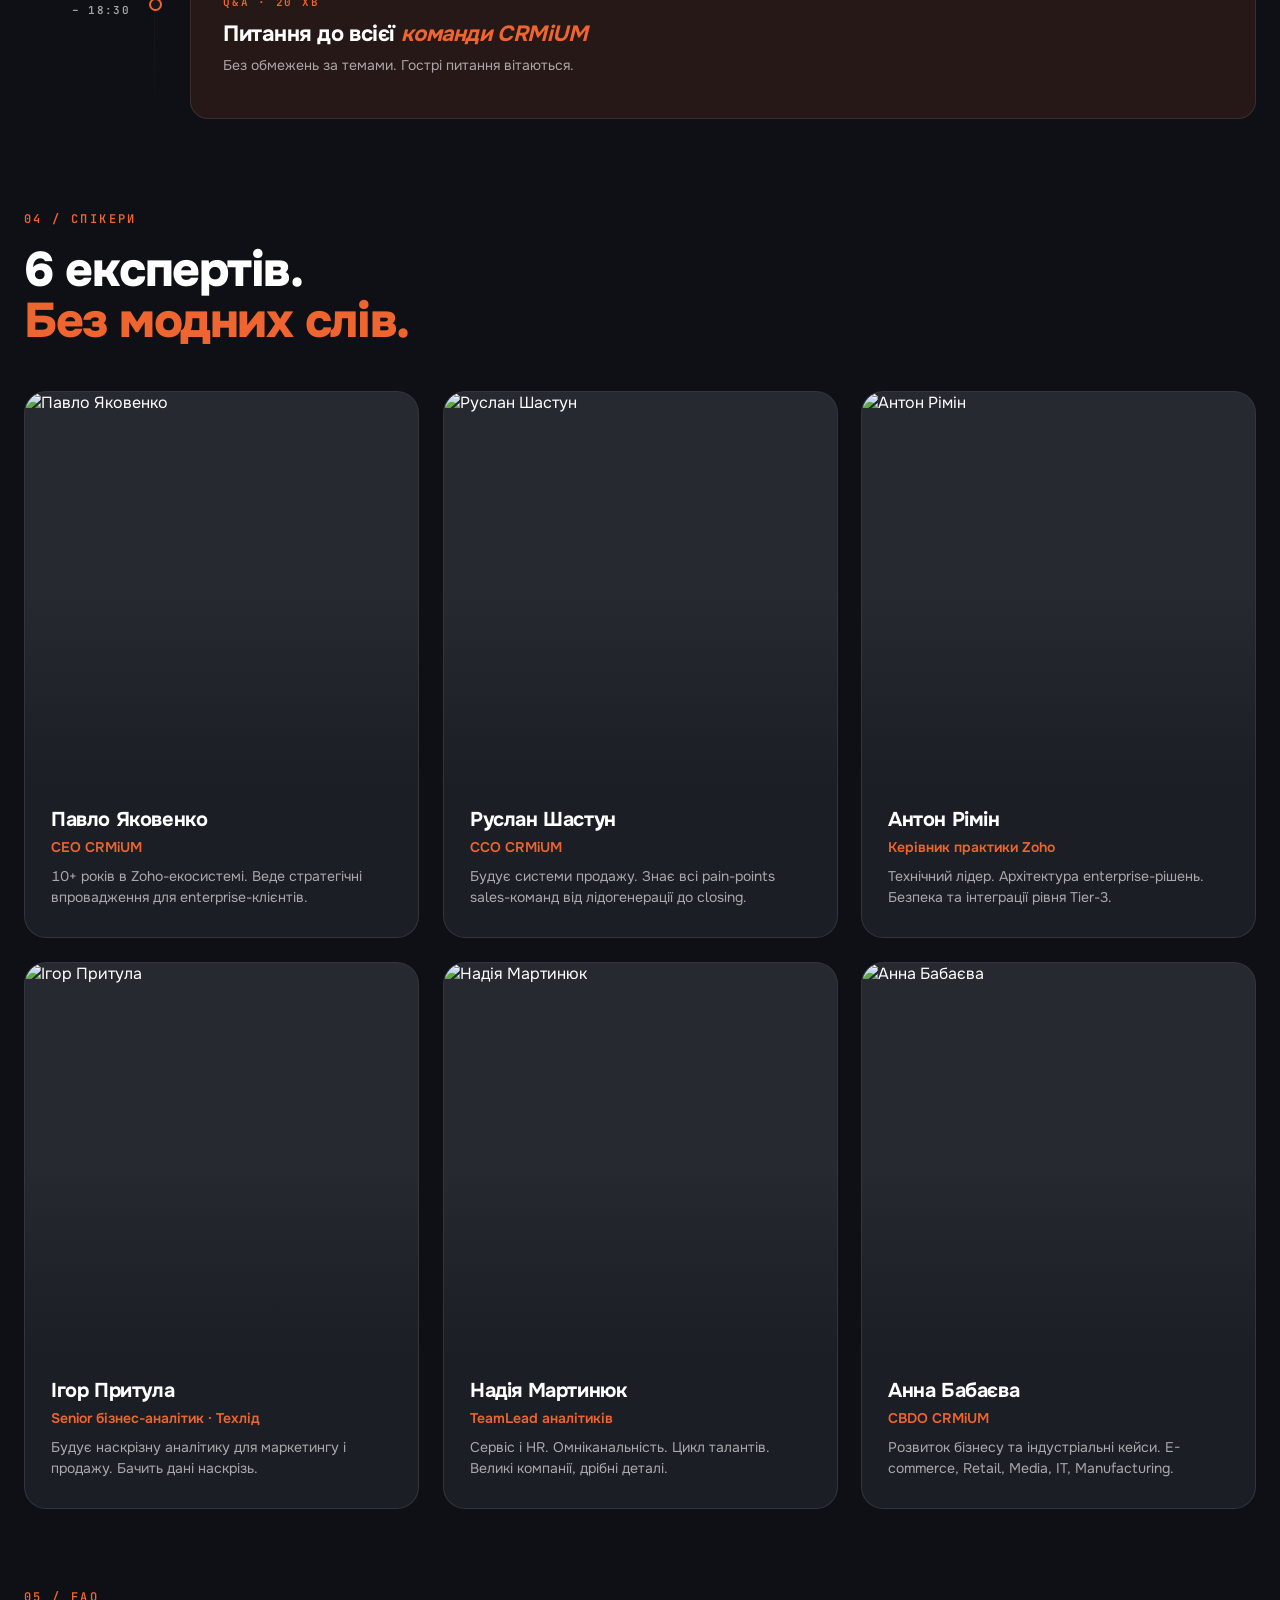
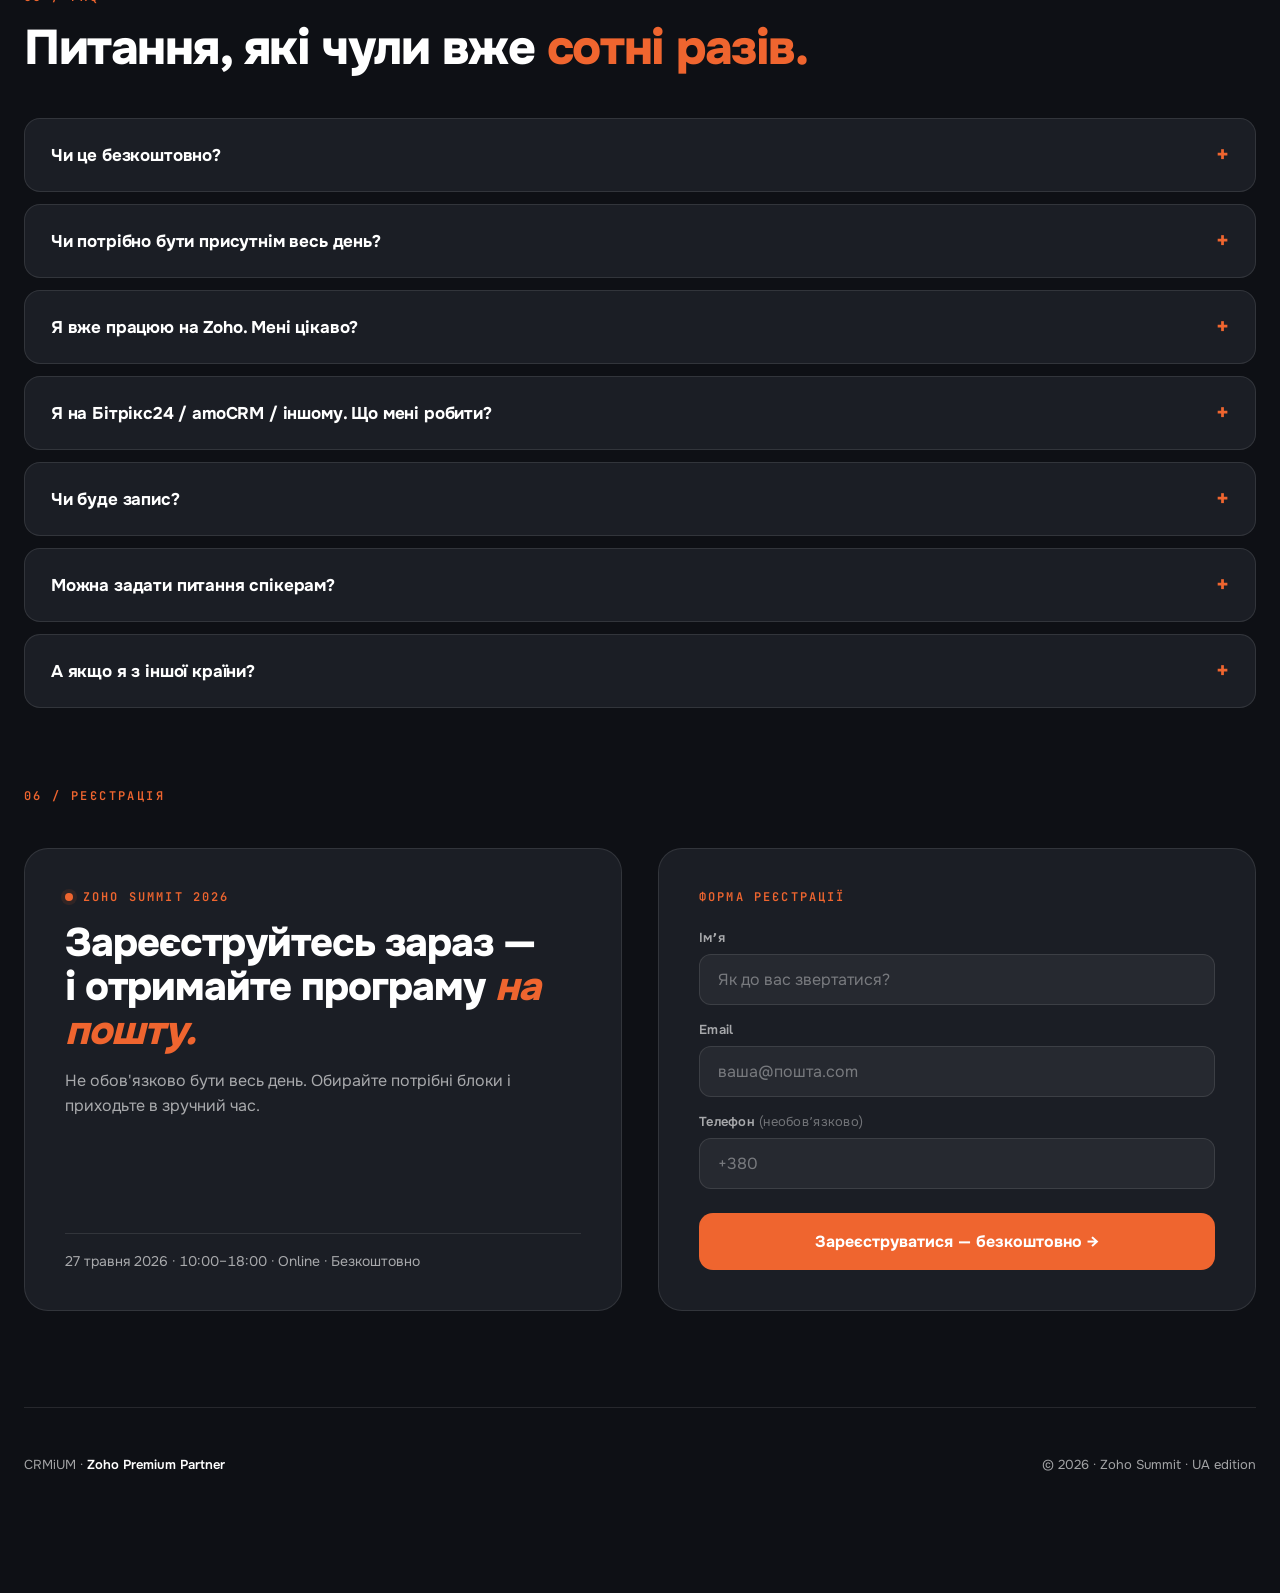
==== commit 8e2a5023: "Hero fills viewport on MacBook 13"; mobile keeps natural h1 wrap - index.html: <br class="br-h1-desk" ====
--- a/bento-style-page/index.html
+++ b/bento-style-page/index.html
@@ -60,7 +60,7 @@
       <span class="br-eyebrow-dot" aria-hidden="true"></span>
       27 ТРАВНЯ 2026 · ZOHO SUMMIT
     </div>
-    <h1 class="br-h1">Zoho Summit.<br><em>Трансформація</em> вашого<br>бізнесу.</h1>
+    <h1 class="br-h1">Zoho Summit.<br><em>Трансформація</em> вашого <br class="br-h1-desk-only">бізнесу.</h1>
     <p class="br-lead">
       Один день. Шість блоків. Дев'ять спікерів. Реальні кейси клієнтів CRMiUM —
       без води і без модних слів. Online · Безкоштовно.
--- a/bento-style-page/assets/concepts/brand.css
+++ b/bento-style-page/assets/concepts/brand.css
@@ -1114,72 +1114,78 @@
 }
 
 /* ===========================================================
-   SHORT-VIEWPORT DESKTOP (MacBook 13" — ~1280×800, ~1440×900)
-   Адаптуємо ТІЛЬКИ Hero, щоб перший екран зайняв ~весь viewport
-   і наступна секція не висовувалася над фолдом. h1 переноситься
-   на 3 рядки через <br> у HTML (Zoho Summit. / Трансформація вашого / бізнесу).
-   На високих екранах (>900px) і на мобільному — без змін.
+   SHORT-VIEWPORT DESKTOP (MacBook 13" — типово 1280-1440 × 720-900)
+   Hero займає ~весь viewport через min-height: calc(100vh - 96px),
+   тож наступна секція гарантовано починається ЗА фолдом.
+   Контент стискається помірно, дорогу пустоту знизу заповнює
+   радіальний glow картки.
    =========================================================== */
 @media (min-width: 1100px) and (max-height: 900px) {
   body[data-concept="brand"] .br-hero {
-    padding: 48px 56px 44px;
+    /* Hero card заповнює viewport від topbar до низу.
+       96px = topbar (~64) + page-padding-top + safety. */
+    min-height: calc(100vh - 96px);
+    padding: 44px 56px 40px;
   }
   body[data-concept="brand"] .br-eyebrow {
-    margin-bottom: 28px;
+    margin-bottom: 22px;
   }
   body[data-concept="brand"] .br-h1 {
-    font-size: clamp(40px, 4.8vw, 60px);
-    margin-bottom: 24px;
+    font-size: clamp(36px, 4.2vw, 54px);
+    margin-bottom: 20px;
   }
   body[data-concept="brand"] .br-lead {
-    font-size: 17px;
+    font-size: 16px;
     line-height: 1.5;
-    margin-bottom: 36px;
-    max-width: 680px;
+    margin-bottom: 30px;
+    max-width: 660px;
   }
   body[data-concept="brand"] .br-hero-row {
     margin-bottom: 0;
-    gap: 28px;
+    gap: 24px;
   }
   body[data-concept="brand"] .br-cd-cell {
-    padding: 12px 16px 9px;
-    min-width: 70px;
-  }
-  body[data-concept="brand"] .br-cd-cell b { font-size: 30px; }
+    padding: 11px 15px 8px;
+    min-width: 66px;
+  }
+  body[data-concept="brand"] .br-cd-cell b { font-size: 28px; }
   body[data-concept="brand"] .br-cta-primary {
-    padding: 16px 26px;
+    padding: 15px 24px;
     font-size: 15px;
   }
   body[data-concept="brand"] .br-trust {
-    margin-top: 36px;
+    margin-top: 28px;
     gap: 14px;
   }
   body[data-concept="brand"] .br-trust-card {
-    padding: 20px 20px;
+    padding: 18px 18px;
     border-radius: 16px;
   }
-  body[data-concept="brand"] .br-trust-num { font-size: 34px; }
-  body[data-concept="brand"] .br-trust-num span { font-size: 24px; }
-  body[data-concept="brand"] .br-trust-h { font-size: 19px; }
+  body[data-concept="brand"] .br-trust-num { font-size: 32px; }
+  body[data-concept="brand"] .br-trust-num span { font-size: 22px; }
+  body[data-concept="brand"] .br-trust-h { font-size: 18px; }
   body[data-concept="brand"] .br-trust-l { font-size: 12px; line-height: 1.4; }
 }
 
-/* Дуже короткий viewport (< 780px height) — додатковий стиск */
-@media (min-width: 1100px) and (max-height: 780px) {
-  body[data-concept="brand"] .br-hero { padding: 36px 48px 36px; }
-  body[data-concept="brand"] .br-eyebrow { margin-bottom: 22px; }
+/* Ще тісніший контент для коротших MBP (~720-820px height) */
+@media (min-width: 1100px) and (max-height: 820px) {
+  body[data-concept="brand"] .br-hero { padding: 32px 48px 32px; }
+  body[data-concept="brand"] .br-eyebrow { margin-bottom: 16px; }
   body[data-concept="brand"] .br-h1 {
-    font-size: clamp(34px, 4.2vw, 50px);
-    margin-bottom: 18px;
-  }
-  body[data-concept="brand"] .br-lead { margin-bottom: 28px; font-size: 16px; }
-  body[data-concept="brand"] .br-hero-row { gap: 22px; }
-  body[data-concept="brand"] .br-cd-cell { padding: 10px 14px 8px; min-width: 64px; }
-  body[data-concept="brand"] .br-cd-cell b { font-size: 26px; }
-  body[data-concept="brand"] .br-trust { margin-top: 28px; }
-  body[data-concept="brand"] .br-trust-card { padding: 16px 16px; }
-  body[data-concept="brand"] .br-trust-num { font-size: 28px; }
-  body[data-concept="brand"] .br-trust-h { font-size: 16px; }
+    font-size: clamp(30px, 3.4vw, 44px);
+    margin-bottom: 14px;
+  }
+  body[data-concept="brand"] .br-lead { font-size: 15px; margin-bottom: 22px; }
+  body[data-concept="brand"] .br-hero-row { gap: 18px; }
+  body[data-concept="brand"] .br-cd-cell { padding: 8px 12px 6px; min-width: 58px; }
+  body[data-concept="brand"] .br-cd-cell b { font-size: 22px; }
+  body[data-concept="brand"] .br-cd-cell span { font-size: 9px; margin-top: 3px; }
+  body[data-concept="brand"] .br-cta-primary { padding: 12px 20px; font-size: 14px; }
+  body[data-concept="brand"] .br-trust { margin-top: 20px; gap: 10px; }
+  body[data-concept="brand"] .br-trust-card { padding: 14px 14px; gap: 4px; }
+  body[data-concept="brand"] .br-trust-num { font-size: 26px; }
+  body[data-concept="brand"] .br-trust-h { font-size: 15px; line-height: 1.2; }
+  body[data-concept="brand"] .br-trust-l { font-size: 11px; line-height: 1.3; }
 }
 
 @media (max-width: 760px) {
@@ -1224,6 +1230,10 @@
   body[data-concept="brand"] .br-logo-sep,
   body[data-concept="brand"] .br-logo-event { display: none; }
   body[data-concept="brand"] .br-logo-img { height: 36px; }
+
+  /* На мобільному прибираємо desktop-only <br> у h1 (перенос перед "бізнесу")
+     — нехай слово саме обтікає природньо */
+  body[data-concept="brand"] .br-h1-desk-only { display: none; }
 
   /* Hero — менший padding, меншi cells */
   body[data-concept="brand"] .br-hero { padding: 44px 24px 40px; border-radius: 24px; }
